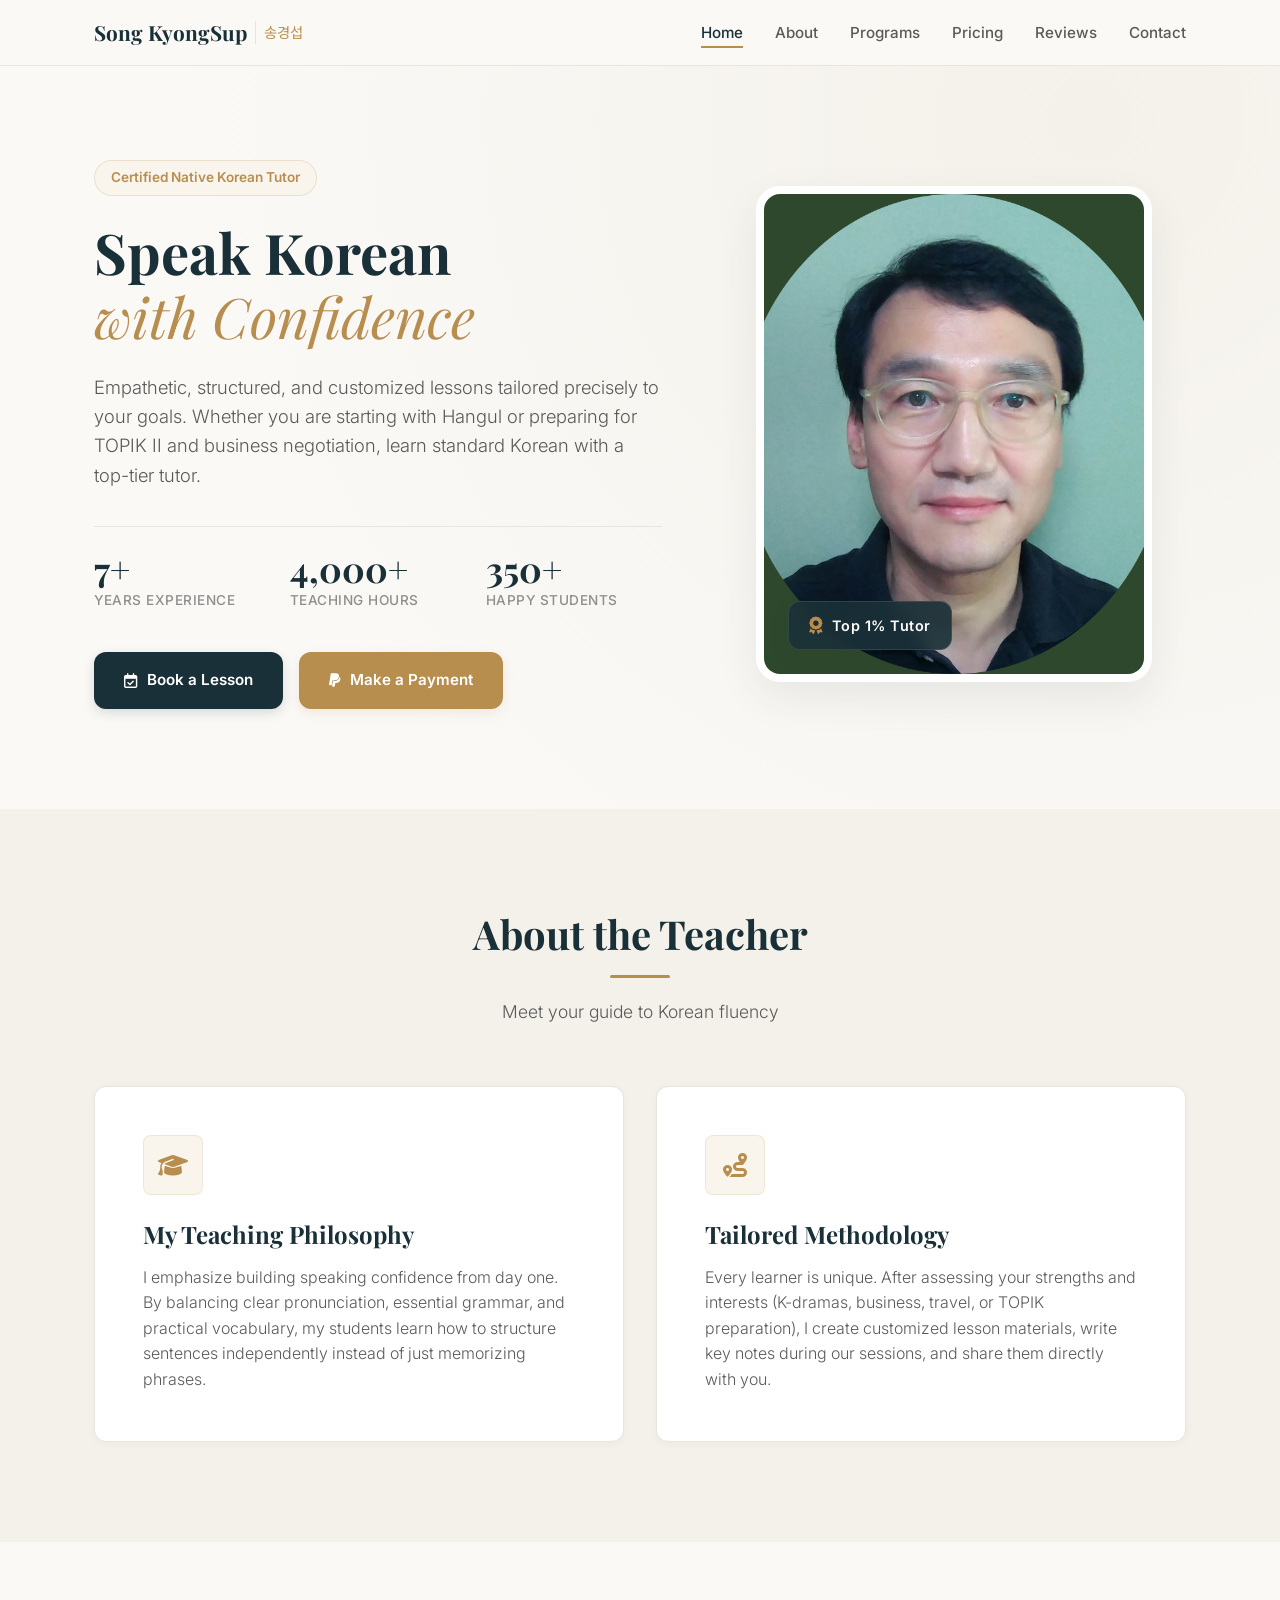
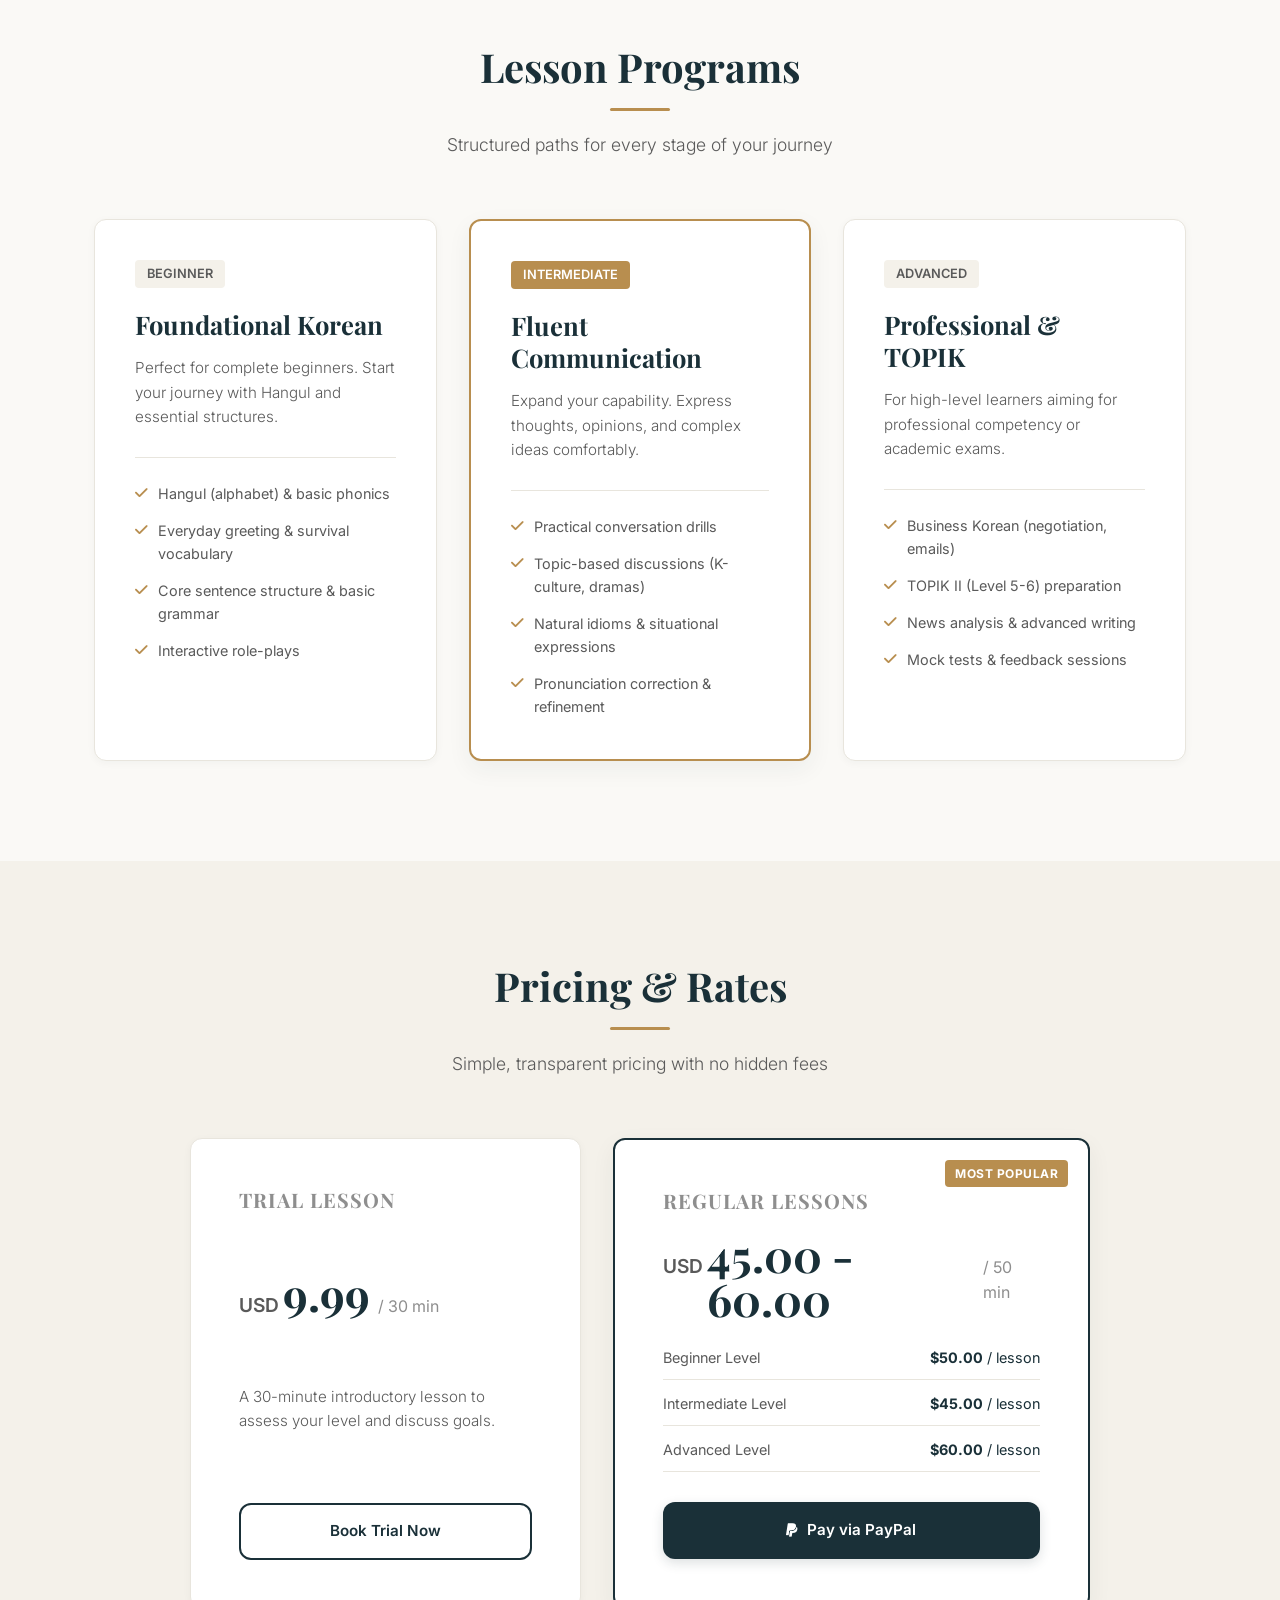
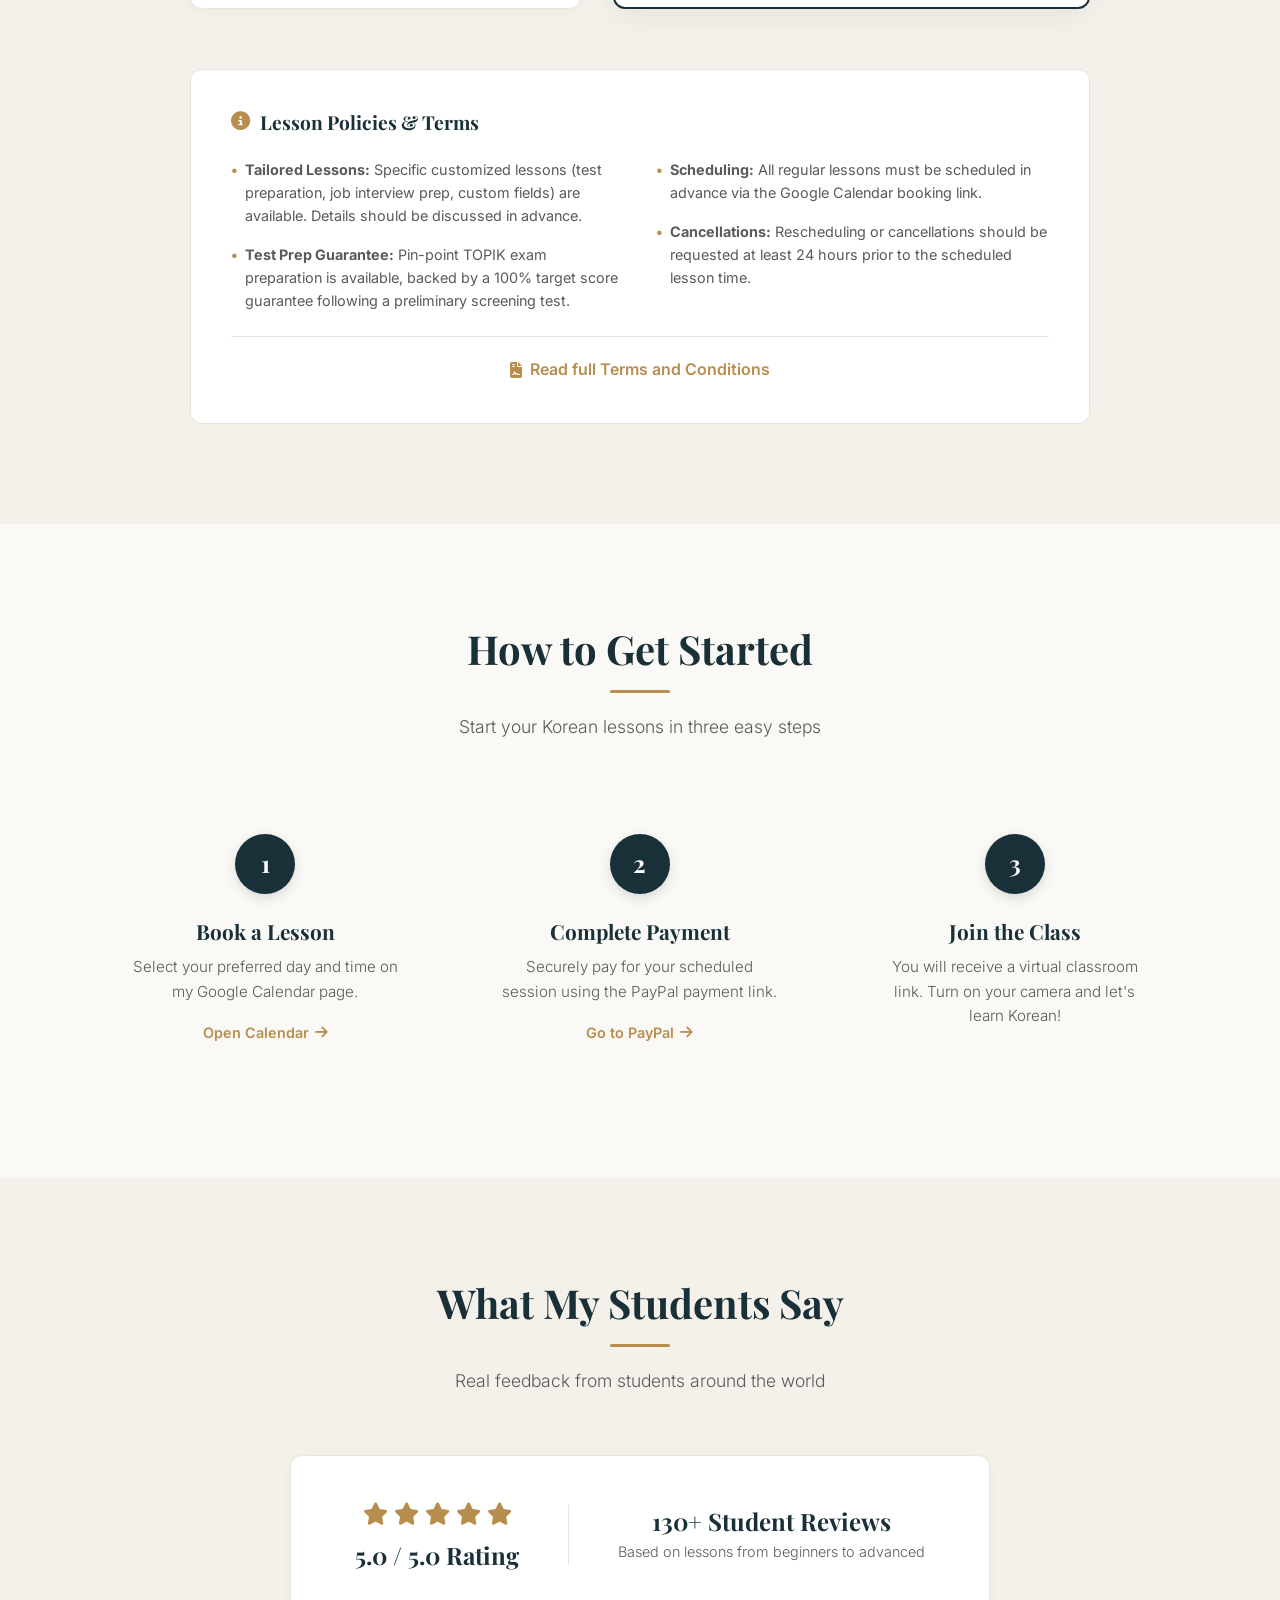
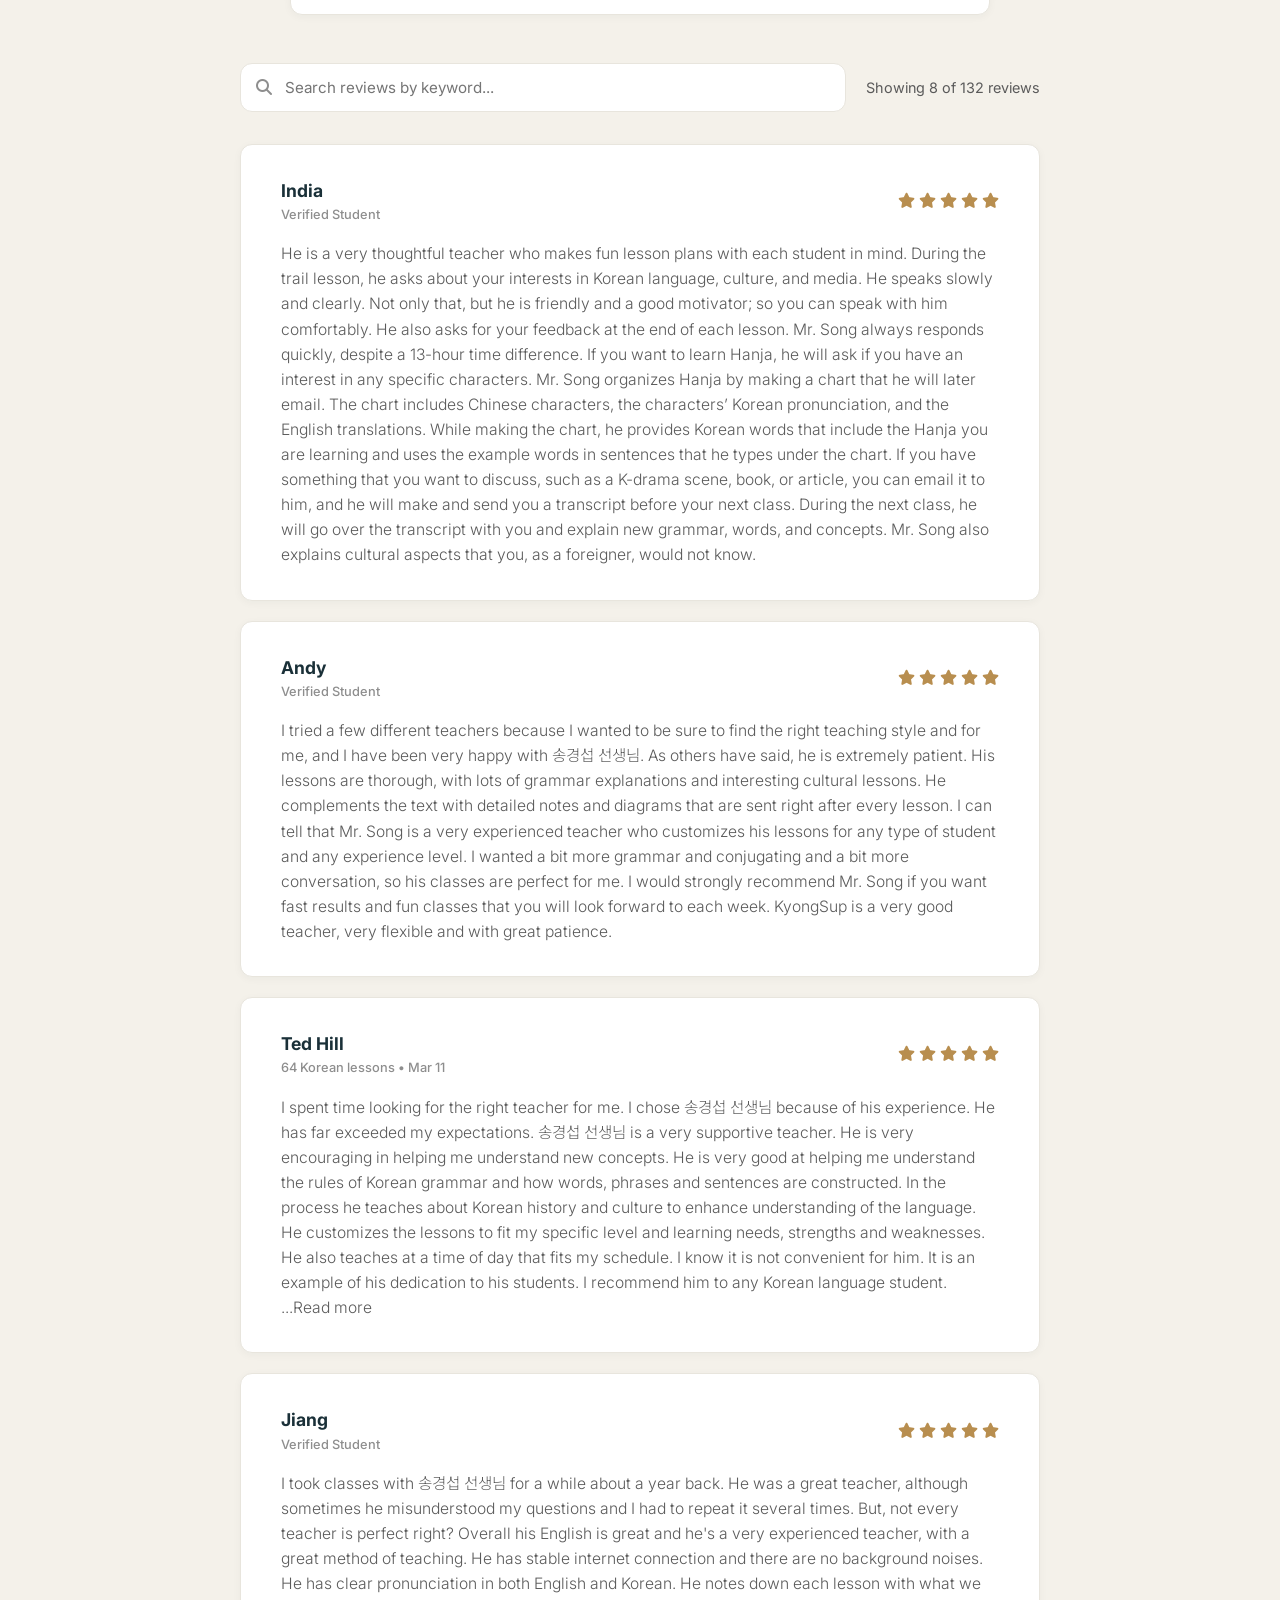
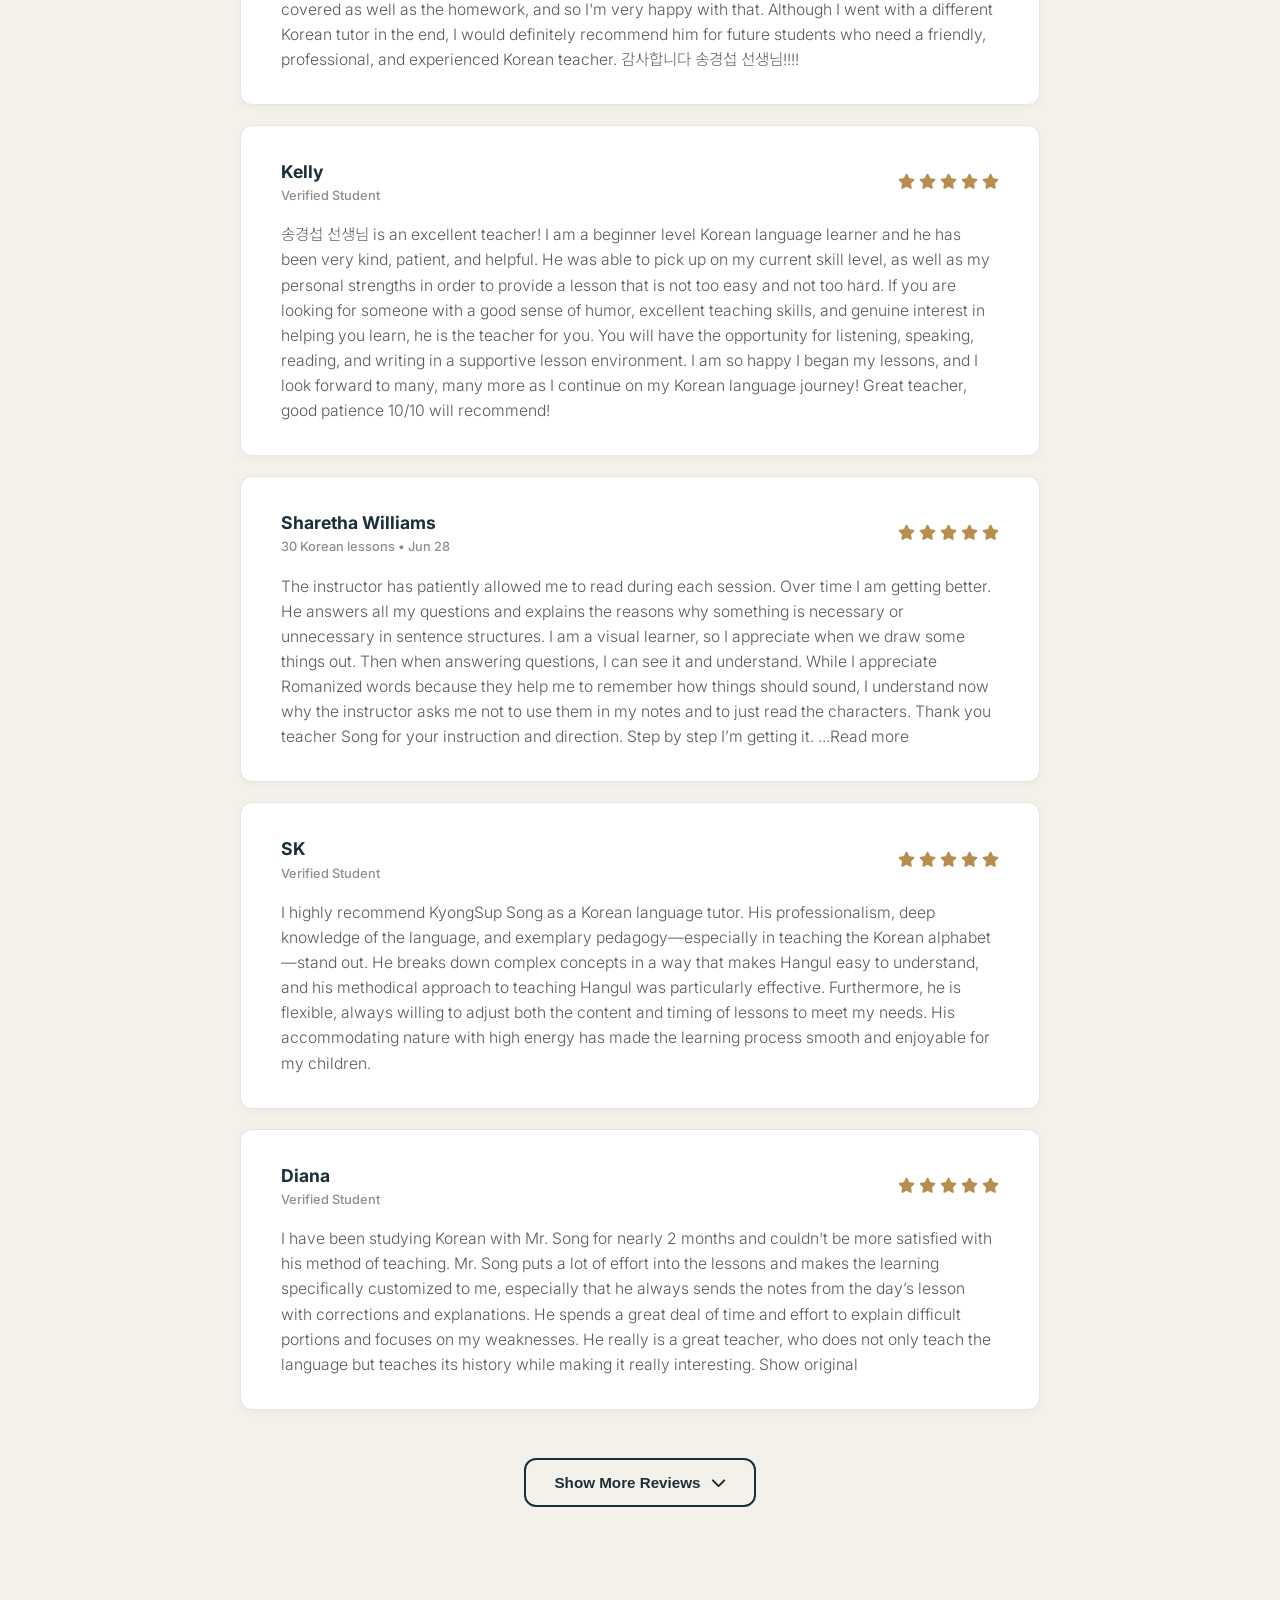
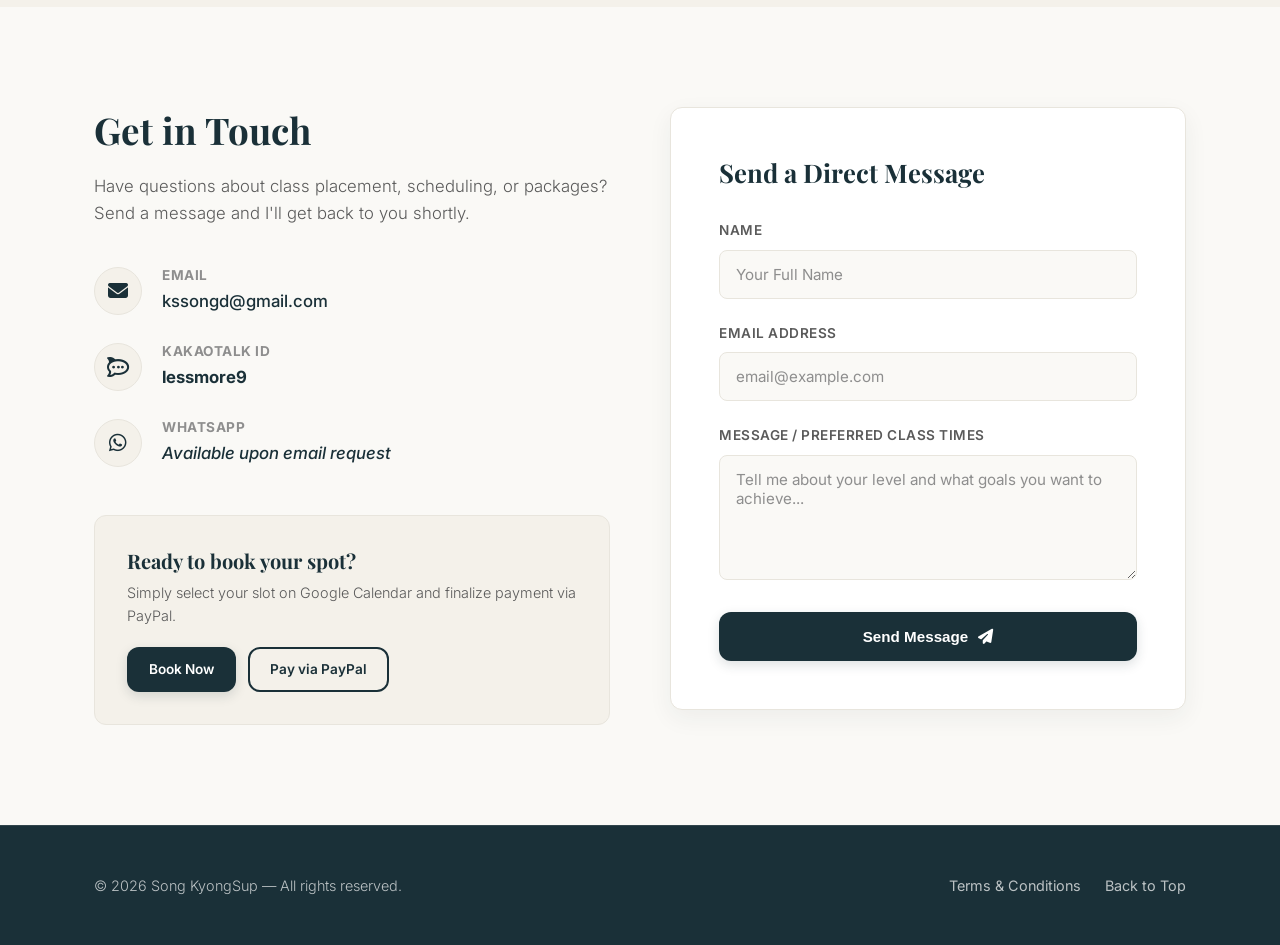
==== index.html @ 3b51430e "Update title for Korean language teacher" ====
<!DOCTYPE html>
<html lang="en">
<head>
    <meta charset="utf-8"/>
    <meta content="width=device-width, initial-scale=1.0" name="viewport"/>
    <link rel="icon" href="/favicon.ico">
    <title>Song KyongSup — Professional Korean Teacher</title>
    <meta content="Certified Korean teacher with 7+ years of experience. Tailored lessons for conversation, grammar, TOPIK prep, and business Korean. 4,000+ teaching hours, 350+ students." name="description"/>
    
    <!-- Open Graph -->
    <meta content="Song KyongSup — Professional Korean Teacher" property="og:title"/>
    <meta content="Personalized Korean lessons for all levels. Book your custom lesson and start speaking confidently." property="og:description"/>
    <meta content="https://songkyongsup.com/" property="og:url"/>
    <meta content="website" property="og:type"/>

    <!-- Google Fonts -->
    <link rel="preconnect" href="https://fonts.googleapis.com">
    <link rel="preconnect" href="https://fonts.gstatic.com" crossorigin>
    <link href="https://fonts.googleapis.com/css2?family=Inter:wght@300;400;500;600;700&family=Playfair+Display:ital,wght@0,400;0,600;0,700;1,400&family=Noto+Sans+KR:wght@300;400;500;700&family=Noto+Serif+KR:wght@400;600;700&display=swap" rel="stylesheet">
    
    <!-- FontAwesome for Icons -->
    <link rel="stylesheet" href="https://cdnjs.cloudflare.com/ajax/libs/font-awesome/6.4.0/css/all.min.css">
    
    <!-- Custom CSS -->
    <link rel="stylesheet" href="style.css"/>
    
    <!-- Google tag (gtag.js) -->
<script async src="https://www.googletagmanager.com/gtag/js?id=G-DDXZLTEJ9G"></script>
<script>
  window.dataLayer = window.dataLayer || [];
  function gtag(){dataLayer.push(arguments);}
  gtag('js', new Date());

  gtag('config', 'G-DDXZLTEJ9G');
</script>
   
</head>
<body>
    <!-- Navigation Bar -->
    <nav class="navbar" id="navbar">
        <div class="nav-container">
            <a href="#home" class="logo">Song KyongSup <span class="korean-logo">송경섭</span></a>
            <button class="mobile-nav-toggle" aria-label="Toggle menu" id="mobile-toggle">
                <i class="fa-solid fa-bars"></i>
            </button>
            <ul class="nav-menu" id="nav-menu">
                <li><a href="#home">Home</a></li>
                <li><a href="#about">About</a></li>
                <li><a href="#lessons">Programs</a></li>
                <li><a href="#pricing">Pricing</a></li>
                <li><a href="#reviews">Reviews</a></li>
                <li><a href="#contact">Contact</a></li>
            </ul>
        </div>
    </nav>

    <!-- Hero Section -->
    <header class="hero-section" id="home">
        <div class="hero-container">
            <div class="hero-content">
                <span class="hero-badge">Certified Native Korean Tutor</span>
                <h1>Speak Korean <br><span class="highlight">with Confidence</span></h1>
                <p class="hero-description">
                    Empathetic, structured, and customized lessons tailored precisely to your goals. 
                    Whether you are starting with Hangul or preparing for TOPIK II and business negotiation, 
                    learn standard Korean with a top-tier tutor.
                </p>
                <div class="stats-grid">
                    <div class="stat-item">
                        <span class="stat-number">7+</span>
                        <span class="stat-label">Years Experience</span>
                    </div>
                    <div class="stat-item">
                        <span class="stat-number">4,000+</span>
                        <span class="stat-label">Teaching Hours</span>
                    </div>
                    <div class="stat-item">
                        <span class="stat-number">350+</span>
                        <span class="stat-label">Happy Students</span>
                    </div>
                </div>
                <div class="hero-cta">
                    <a href="https://calendar.app.google/1kmciMjAxZ5muo498" target="_blank" class="btn btn-primary" rel="noopener">
                        <i class="fa-regular fa-calendar-check"></i> Book a Lesson
                    </a>
                    <a href="https://www.paypal.com/ncp/payment/NER8X7Y2AP8KU" target="_blank" class="btn btn-secondary" rel="noopener">
                        <i class="fa-brands fa-paypal"></i> Make a Payment
                    </a>
                </div>
            </div>
            <div class="hero-image-wrapper">
                <div class="image-card">
                    <img src="profile.jpg" alt="Song KyongSup — Korean Teacher" onerror="this.src='https://images.unsplash.com/photo-1544005313-94ddf0286df2?q=80&w=600&auto=format&fit=crop';">
                    <div class="image-badge">
                        <i class="fa-solid fa-award"></i>
                        <span>Top 1% Tutor</span>
                    </div>
                </div>
            </div>
        </div>
    </header>

    <!-- About Me Section -->
    <section class="section about-section" id="about">
        <div class="container">
            <div class="section-header">
                <h2>About the Teacher</h2>
                <div class="accent-line"></div>
                <p class="section-subtitle">Meet your guide to Korean fluency</p>
            </div>
            <div class="about-grid">
                <div class="about-card">
                    <div class="card-icon"><i class="fa-solid fa-graduation-cap"></i></div>
                    <h3>My Teaching Philosophy</h3>
                    <p>I emphasize building speaking confidence from day one. By balancing clear pronunciation, essential grammar, and practical vocabulary, my students learn how to structure sentences independently instead of just memorizing phrases.</p>
                </div>
                <div class="about-card">
                    <div class="card-icon"><i class="fa-solid fa-route"></i></div>
                    <h3>Tailored Methodology</h3>
                    <p>Every learner is unique. After assessing your strengths and interests (K-dramas, business, travel, or TOPIK preparation), I create customized lesson materials, write key notes during our sessions, and share them directly with you.</p>
                </div>
            </div>
        </div>
    </section>

    <!-- Lesson Programs Section -->
    <section class="section lessons-section" id="lessons">
        <div class="container">
            <div class="section-header">
                <h2>Lesson Programs</h2>
                <div class="accent-line"></div>
                <p class="section-subtitle">Structured paths for every stage of your journey</p>
            </div>
            <div class="programs-grid">
                <div class="program-card">
                    <div class="program-badge">Beginner</div>
                    <h3>Foundational Korean</h3>
                    <p class="program-desc">Perfect for complete beginners. Start your journey with Hangul and essential structures.</p>
                    <ul class="program-features">
                        <li><i class="fa-solid fa-check"></i> Hangul (alphabet) & basic phonics</li>
                        <li><i class="fa-solid fa-check"></i> Everyday greeting & survival vocabulary</li>
                        <li><i class="fa-solid fa-check"></i> Core sentence structure & basic grammar</li>
                        <li><i class="fa-solid fa-check"></i> Interactive role-plays</li>
                    </ul>
                </div>
                <div class="program-card featured">
                    <div class="program-badge">Intermediate</div>
                    <h3>Fluent Communication</h3>
                    <p class="program-desc">Expand your capability. Express thoughts, opinions, and complex ideas comfortably.</p>
                    <ul class="program-features">
                        <li><i class="fa-solid fa-check"></i> Practical conversation drills</li>
                        <li><i class="fa-solid fa-check"></i> Topic-based discussions (K-culture, dramas)</li>
                        <li><i class="fa-solid fa-check"></i> Natural idioms & situational expressions</li>
                        <li><i class="fa-solid fa-check"></i> Pronunciation correction & refinement</li>
                    </ul>
                </div>
                <div class="program-card">
                    <div class="program-badge">Advanced</div>
                    <h3>Professional & TOPIK</h3>
                    <p class="program-desc">For high-level learners aiming for professional competency or academic exams.</p>
                    <ul class="program-features">
                        <li><i class="fa-solid fa-check"></i> Business Korean (negotiation, emails)</li>
                        <li><i class="fa-solid fa-check"></i> TOPIK II (Level 5-6) preparation</li>
                        <li><i class="fa-solid fa-check"></i> News analysis & advanced writing</li>
                        <li><i class="fa-solid fa-check"></i> Mock tests & feedback sessions</li>
                    </ul>
                </div>
            </div>
        </div>
    </section>

    <!-- Pricing Section -->
    <section class="section pricing-section" id="pricing">
        <div class="container">
            <div class="section-header">
                <h2>Pricing & Rates</h2>
                <div class="accent-line"></div>
                <p class="section-subtitle">Simple, transparent pricing with no hidden fees</p>
            </div>
            
            <div class="pricing-cards-container">
                <!-- Trial Card -->
                <div class="pricing-card trial-card">
                    <h4>Trial Lesson</h4>
                    <div class="price-wrapper">
                        <span class="currency">USD</span>
                        <span class="amount">9.99</span>
                        <span class="period">/ 30 min</span>
                    </div>
                    <p class="pricing-desc">A 30-minute introductory lesson to assess your level and discuss goals.</p>
                    <a href="https://calendar.app.google/1kmciMjAxZ5muo498" target="_blank" class="btn btn-outline" rel="noopener">Book Trial Now</a>
                </div>

                <!-- Regular Card -->
                <div class="pricing-card main-pricing-card">
                    <div class="popular-tag">Most Popular</div>
                    <h4>Regular Lessons</h4>
                    <div class="price-wrapper">
                        <span class="currency">USD</span>
                        <span class="amount">45.00 - 60.00</span>
                        <span class="period">/ 50 min</span>
                    </div>
                    <div class="pricing-table-mini">
                        <div class="pricing-row">
                            <span>Beginner Level</span>
                            <span class="row-price"><strong>$50.00</strong> / lesson</span>
                        </div>
                        <div class="pricing-row">
                            <span>Intermediate Level</span>
                            <span class="row-price"><strong>$45.00</strong> / lesson</span>
                        </div>
                        <div class="pricing-row">
                            <span>Advanced Level</span>
                            <span class="row-price"><strong>$60.00</strong> / lesson</span>
                        </div>
                    </div>
                    <a href="https://www.paypal.com/ncp/payment/NER8X7Y2AP8KU" target="_blank" class="btn btn-primary" rel="noopener">
                        <i class="fa-brands fa-paypal"></i> Pay via PayPal
                    </a>
                </div>
            </div>

            <!-- Pricing Notes -->
            <div class="pricing-notes">
                <h3><i class="fa-solid fa-circle-info"></i> Lesson Policies & Terms</h3>
                <div class="notes-grid">
                    <ul>
                        <li><strong>Tailored Lessons:</strong> Specific customized lessons (test preparation, job interview prep, custom fields) are available. Details should be discussed in advance.</li>
                        <li><strong>Test Prep Guarantee:</strong> Pin-point TOPIK exam preparation is available, backed by a 100% target score guarantee following a preliminary screening test.</li>
                    </ul>
                    <ul>
                        <li><strong>Scheduling:</strong> All regular lessons must be scheduled in advance via the Google Calendar booking link.</li>
                        <li><strong>Cancellations:</strong> Rescheduling or cancellations should be requested at least 24 hours prior to the scheduled lesson time.</li>
                    </ul>
                </div>
                <div class="terms-link-wrapper">
                    <a href="terms%20and%20conditions.html" target="_blank" class="text-link"><i class="fa-solid fa-file-contract"></i> Read full Terms and Conditions</a>
                </div>
            </div>
        </div>
    </section>

    <!-- How It Works (Process) Section -->
    <section class="section process-section">
        <div class="container">
            <div class="section-header">
                <h2>How to Get Started</h2>
                <div class="accent-line"></div>
                <p class="section-subtitle">Start your Korean lessons in three easy steps</p>
            </div>
            <div class="process-grid">
                <div class="process-step">
                    <div class="step-number">1</div>
                    <h3>Book a Lesson</h3>
                    <p>Select your preferred day and time on my Google Calendar page.</p>
                    <a href="https://calendar.app.google/1kmciMjAxZ5muo498" target="_blank" class="step-link" rel="noopener">Open Calendar <i class="fa-solid fa-arrow-right"></i></a>
                </div>
                <div class="process-step">
                    <div class="step-number">2</div>
                    <h3>Complete Payment</h3>
                    <p>Securely pay for your scheduled session using the PayPal payment link.</p>
                    <a href="https://www.paypal.com/ncp/payment/NER8X7Y2AP8KU" target="_blank" class="step-link" rel="noopener">Go to PayPal <i class="fa-solid fa-arrow-right"></i></a>
                </div>
                <div class="process-step">
                    <div class="step-number">3</div>
                    <h3>Join the Class</h3>
                    <p>You will receive a virtual classroom link. Turn on your camera and let's learn Korean!</p>
                </div>
            </div>
        </div>
    </section>

    <!-- Student Reviews Section -->
    <section class="section reviews-section" id="reviews">
        <div class="container">
            <div class="section-header">
                <h2>What My Students Say</h2>
                <div class="accent-line"></div>
                <p class="section-subtitle">Real feedback from students around the world</p>
            </div>

            <!-- Reviews Summary Stats -->
            <div class="reviews-summary-card">
                <div class="summary-stat">
                    <span class="stars-display">
                        <i class="fa-solid fa-star"></i>
                        <i class="fa-solid fa-star"></i>
                        <i class="fa-solid fa-star"></i>
                        <i class="fa-solid fa-star"></i>
                        <i class="fa-solid fa-star"></i>
                    </span>
                    <h3>5.0 / 5.0 Rating</h3>
                </div>
                <div class="divider"></div>
                <div class="summary-stat">
                    <h3>130+ Student Reviews</h3>
                    <p>Based on lessons from beginners to advanced</p>
                </div>
            </div>

            <!-- Reviews Filter / Search -->
            <div class="reviews-filter-bar">
                <div class="search-wrapper">
                    <i class="fa-solid fa-magnifying-glass"></i>
                    <input type="text" id="review-search" placeholder="Search reviews by keyword...">
                </div>
                <div class="filter-count">
                    Showing <span id="displayed-count">0</span> of <span id="total-count">0</span> reviews
                </div>
            </div>

            <!-- Dynamic Reviews List -->
            <div class="reviews-container" id="reviews-list">
                <!-- Javascript will inject sorted reviews here -->
                <div class="loading-reviews">
                    <i class="fa-solid fa-circle-notch fa-spin"></i> Loading student reviews...
                </div>
            </div>

            <!-- Load More Button -->
            <div class="load-more-wrapper">
                <button id="btn-load-more" class="btn btn-outline">Show More Reviews <i class="fa-solid fa-chevron-down"></i></button>
            </div>
        </div>
    </section>

    <!-- Contact & Direct Booking Section -->
    <section class="section contact-section" id="contact">
        <div class="container">
            <div class="contact-grid">
                <!-- Contact Info -->
                <div class="contact-info">
                    <h2>Get in Touch</h2>
                    <p class="contact-intro">Have questions about class placement, scheduling, or packages? Send a message and I'll get back to you shortly.</p>
                    
                    <div class="contact-details">
                        <div class="contact-item">
                            <div class="contact-icon"><i class="fa-solid fa-envelope"></i></div>
                            <div>
                                <h4>Email</h4>
                                <p><a href="mailto:kssongd@gmail.com">kssongd@gmail.com</a></p>
                            </div>
                        </div>
                        <div class="contact-item">
                            <div class="contact-icon"><i class="fa-brands fa-rocketchat"></i></div>
                            <div>
                                <h4>KakaoTalk ID</h4>
                                <p><strong>lessmore9</strong></p>
                            </div>
                        </div>
                        <div class="contact-item">
                            <div class="contact-icon"><i class="fa-brands fa-whatsapp"></i></div>
                            <div>
                                <h4>WhatsApp</h4>
                                <p><em>Available upon email request</em></p>
                            </div>
                        </div>
                    </div>

                    <div class="booking-reminder">
                        <h3>Ready to book your spot?</h3>
                        <p>Simply select your slot on Google Calendar and finalize payment via PayPal.</p>
                        <div class="reminder-buttons">
                            <a href="https://calendar.app.google/1kmciMjAxZ5muo498" target="_blank" class="btn btn-primary" rel="noopener">Book Now</a>
                            <a href="https://www.paypal.com/ncp/payment/NER8X7Y2AP8KU" target="_blank" class="btn btn-outline" rel="noopener">Pay via PayPal</a>
                        </div>
                    </div>
                </div>

                <!-- Contact Form -->
                <div class="contact-form-container">
                    <h3>Send a Direct Message</h3>
                    <!-- Formspree or simple submission handler can be connected -->
                    <form id="contactForm" name="contact" method="POST" data-netlify="true" action="/">
                        <div class="form-group">
                            <label for="form-name">Name</label>
                            <input type="text" id="form-name" name="name" placeholder="Your Full Name" required>
                        </div>
                        <div class="form-group">
                            <label for="form-email">Email Address</label>
                            <input type="email" id="form-email" name="email" placeholder="email@example.com" required>
                        </div>
                        <div class="form-group">
                            <label for="form-message">Message / Preferred Class Times</label>
                            <textarea id="form-message" name="message" rows="5" placeholder="Tell me about your level and what goals you want to achieve..." required></textarea>
                        </div>
                        <button type="submit" class="btn btn-primary btn-block">Send Message <i class="fa-solid fa-paper-plane"></i></button>
                    </form>
                </div>
            </div>
        </div>
    </section>

    <!-- Footer -->
    <footer class="footer">
        <div class="container footer-container">
            <p class="copyright">&copy; 2026 Song KyongSup — All rights reserved.</p>
            <ul class="footer-links">
                <li><a href="terms%20and%20conditions.html" target="_blank">Terms & Conditions</a></li>
                <li><a href="#home">Back to Top</a></li>
            </ul>
        </div>
    </footer>

    <!-- Custom Script -->
    <script src="script.js"></script>
</body>
</html>
---- style.css ----
/* ==========================================
   Design System & Base Custom Variables
   ========================================== */
:root {
    /* Color Palette - Warm Sophisticated Theme */
    --bg-primary: #FAF9F6;      /* Off-white Warm Alabaster */
    --bg-secondary: #F4F1EA;    /* Soft Warm Sand */
    --bg-card: #FFFFFF;         /* Pure White for Card Elevation */
    --text-primary: #2C2C2C;    /* Deep Soft Charcoal */
    --text-secondary: #5A5A5A;  /* Muted Granite Grey */
    --text-light: #8E8E8E;      /* Light Slate Grey */
    --primary: #1A3038;         /* Deep Spruce Navy - Professional & Trusted */
    --primary-light: #2A4854;   /* Lighter Spruce Navy */
    --accent: #B88E4F;          /* Muted Gold/Amber - Elegant Accent */
    --accent-light: #D4AF7A;    /* Soft Muted Gold */
    --accent-bg: #F9F5EC;       /* Very Light Gold Tint */
    --border-color: #E8E5DD;    /* Warm Muted Border */
    --success: #4D7C0F;         /* Olive Green for highlights */
    
    /* Typography */
    --font-heading: 'Playfair Display', 'Noto Serif KR', serif;
    --font-body: 'Inter', 'Noto Sans KR', sans-serif;
    
    /* Layout & Shadows */
    --max-width: 1140px;
    --border-radius: 12px;
    --border-radius-sm: 8px;
    --shadow-sm: 0 2px 8px rgba(26, 48, 56, 0.04);
    --shadow-md: 0 8px 24px rgba(26, 48, 56, 0.06);
    --shadow-lg: 0 16px 40px rgba(26, 48, 56, 0.08);
    --transition: all 0.3s cubic-bezier(0.25, 0.8, 0.25, 1);
}

/* ==========================================
   Reset & Base Styles
   ========================================== */
* {
    box-sizing: border-box;
    margin: 0;
    padding: 0;
}

html {
    scroll-behavior: smooth;
    font-size: 16px;
    -webkit-font-smoothing: antialiased;
}

body {
    font-family: var(--font-body);
    background-color: var(--bg-primary);
    color: var(--text-primary);
    line-height: 1.6;
}

h1, h2, h3, h4 {
    font-family: var(--font-heading);
    font-weight: 700;
    color: var(--primary);
    line-height: 1.25;
}

p {
    margin-bottom: 1.2rem;
    color: var(--text-secondary);
    font-weight: 300;
}

ul {
    list-style: none;
}

a {
    text-decoration: none;
    color: inherit;
    transition: var(--transition);
}

img {
    max-width: 100%;
    height: auto;
    display: block;
}

/* ==========================================
   Reusable UI Components
   ========================================== */
.container {
    max-width: var(--max-width);
    margin: 0 auto;
    padding: 0 24px;
}

.section {
    padding: 100px 0;
}

.section-header {
    text-align: center;
    max-width: 600px;
    margin: 0 auto 60px auto;
}

.section-header h2 {
    font-size: 2.5rem;
    margin-bottom: 16px;
    position: relative;
    display: inline-block;
}

.accent-line {
    width: 60px;
    height: 3px;
    background-color: var(--accent);
    margin: 0 auto 20px auto;
    border-radius: 2px;
}

.section-subtitle {
    font-size: 1.1rem;
    color: var(--text-secondary);
}

/* Buttons */
.btn {
    display: inline-flex;
    align-items: center;
    justify-content: center;
    gap: 10px;
    padding: 14px 28px;
    border-radius: var(--border-radius);
    font-weight: 600;
    font-size: 0.95rem;
    cursor: pointer;
    transition: var(--transition);
    border: 2px solid transparent;
}

.btn-primary {
    background-color: var(--primary);
    color: #FFFFFF;
    box-shadow: 0 4px 12px rgba(26, 48, 56, 0.15);
}

.btn-primary:hover {
    background-color: var(--primary-light);
    transform: translateY(-2px);
    box-shadow: 0 6px 20px rgba(26, 48, 56, 0.2);
}

.btn-secondary {
    background-color: var(--accent);
    color: #FFFFFF;
    box-shadow: 0 4px 12px rgba(184, 142, 79, 0.15);
}

.btn-secondary:hover {
    background-color: var(--accent-light);
    transform: translateY(-2px);
    box-shadow: 0 6px 20px rgba(184, 142, 79, 0.2);
}

.btn-outline {
    background-color: transparent;
    border-color: var(--primary);
    color: var(--primary);
}

.btn-outline:hover {
    background-color: var(--primary);
    color: #FFFFFF;
    transform: translateY(-2px);
}

.btn-block {
    display: flex;
    width: 100%;
}

.text-link {
    display: inline-flex;
    align-items: center;
    gap: 8px;
    color: var(--accent);
    font-weight: 600;
}

.text-link:hover {
    color: var(--primary);
}

/* ==========================================
   Navigation Bar
   ========================================== */
.navbar {
    position: fixed;
    top: 0;
    left: 0;
    width: 100%;
    z-index: 1000;
    background-color: rgba(250, 249, 246, 0.95);
    backdrop-filter: blur(10px);
    border-bottom: 1px solid var(--border-color);
    transition: var(--transition);
}

.navbar.scrolled {
    padding: 12px 0;
    box-shadow: var(--shadow-sm);
}

.nav-container {
    max-width: var(--max-width);
    margin: 0 auto;
    padding: 16px 24px;
    display: flex;
    justify-content: space-between;
    align-items: center;
}

.logo {
    font-family: var(--font-heading);
    font-size: 1.3rem;
    font-weight: 700;
    color: var(--primary);
    display: flex;
    align-items: center;
    gap: 8px;
}

.korean-logo {
    font-size: 0.9rem;
    font-family: var(--font-body);
    font-weight: 400;
    color: var(--accent);
    border-left: 1px solid var(--border-color);
    padding-left: 8px;
}

.nav-menu {
    display: flex;
    gap: 32px;
}

.nav-menu a {
    font-size: 0.95rem;
    font-weight: 500;
    color: var(--text-secondary);
    position: relative;
    padding: 6px 0;
}

.nav-menu a:hover,
.nav-menu a.active {
    color: var(--primary);
}

.nav-menu a::after {
    content: '';
    position: absolute;
    bottom: 0;
    left: 0;
    width: 0;
    height: 2px;
    background-color: var(--accent);
    transition: var(--transition);
}

.nav-menu a:hover::after,
.nav-menu a.active::after {
    width: 100%;
}

.mobile-nav-toggle {
    display: none;
    background: none;
    border: none;
    color: var(--primary);
    font-size: 1.5rem;
    cursor: pointer;
}

/* ==========================================
   Hero Section
   ========================================== */
.hero-section {
    padding: 160px 0 100px 0;
    background: radial-gradient(circle at 85% 15%, var(--bg-secondary) 0%, var(--bg-primary) 70%);
    overflow: hidden;
}

.hero-container {
    max-width: var(--max-width);
    margin: 0 auto;
    padding: 0 24px;
    display: grid;
    grid-template-columns: 1.1fr 0.9fr;
    gap: 60px;
    align-items: center;
}

.hero-content {
    max-width: 600px;
}

.hero-badge {
    display: inline-block;
    background-color: var(--accent-bg);
    color: var(--accent);
    padding: 6px 16px;
    border-radius: 30px;
    font-size: 0.85rem;
    font-weight: 600;
    margin-bottom: 24px;
    border: 1px solid rgba(184, 142, 79, 0.2);
}

.hero-section h1 {
    font-size: 3.5rem;
    margin-bottom: 24px;
    line-height: 1.15;
}

.hero-section .highlight {
    color: var(--accent);
    font-style: italic;
    font-family: var(--font-heading);
    font-weight: 400;
}

.hero-description {
    font-size: 1.15rem;
    margin-bottom: 36px;
    color: var(--text-secondary);
}

.stats-grid {
    display: grid;
    grid-template-columns: repeat(3, 1fr);
    gap: 20px;
    margin-bottom: 40px;
    border-top: 1px solid var(--border-color);
    padding-top: 24px;
}

.stat-item {
    display: flex;
    flex-direction: column;
}

.stat-number {
    font-family: var(--font-heading);
    font-size: 2.2rem;
    font-weight: 700;
    color: var(--primary);
    line-height: 1;
    margin-bottom: 4px;
}

.stat-label {
    font-size: 0.85rem;
    color: var(--text-light);
    font-weight: 500;
    text-transform: uppercase;
    letter-spacing: 0.5px;
}

.hero-cta {
    display: flex;
    gap: 16px;
}

.hero-image-wrapper {
    position: relative;
    display: flex;
    justify-content: center;
}

.image-card {
    position: relative;
    border-radius: 24px;
    overflow: hidden;
    box-shadow: var(--shadow-lg);
    background-color: var(--bg-secondary);
    border: 8px solid #FFFFFF;
    transition: var(--transition);
}

.image-card img {
    width: 380px;
    height: 480px;
    object-fit: cover;
    transition: var(--transition);
}

.image-card:hover {
    transform: translateY(-5px);
}

.image-card:hover img {
    transform: scale(1.03);
}

.image-badge {
    position: absolute;
    bottom: 24px;
    left: 24px;
    background-color: rgba(26, 48, 56, 0.9);
    backdrop-filter: blur(8px);
    color: #FFFFFF;
    padding: 12px 20px;
    border-radius: 12px;
    display: flex;
    align-items: center;
    gap: 10px;
    box-shadow: var(--shadow-md);
    border: 1px solid rgba(255, 255, 255, 0.1);
}

.image-badge i {
    color: var(--accent);
    font-size: 1.1rem;
}

.image-badge span {
    font-size: 0.9rem;
    font-weight: 600;
    letter-spacing: 0.5px;
}

/* ==========================================
   About Section
   ========================================== */
.about-section {
    background-color: var(--bg-secondary);
}

.about-grid {
    display: grid;
    grid-template-columns: repeat(2, 1fr);
    gap: 32px;
}

.about-card {
    background-color: var(--bg-card);
    padding: 48px;
    border-radius: var(--border-radius);
    box-shadow: var(--shadow-sm);
    transition: var(--transition);
    border: 1px solid var(--border-color);
}

.about-card:hover {
    transform: translateY(-5px);
    box-shadow: var(--shadow-md);
}

.card-icon {
    width: 60px;
    height: 60px;
    background-color: var(--accent-bg);
    border-radius: var(--border-radius-sm);
    display: flex;
    align-items: center;
    justify-content: center;
    color: var(--accent);
    font-size: 1.5rem;
    margin-bottom: 24px;
    border: 1px solid rgba(184, 142, 79, 0.15);
}

.about-card h3 {
    font-size: 1.5rem;
    margin-bottom: 16px;
}

.about-card p {
    margin-bottom: 0;
}

/* ==========================================
   Lessons / Program Section
   ========================================== */
.programs-grid {
    display: grid;
    grid-template-columns: repeat(3, 1fr);
    gap: 32px;
}

.program-card {
    background-color: var(--bg-card);
    border-radius: var(--border-radius);
    padding: 40px;
    border: 1px solid var(--border-color);
    box-shadow: var(--shadow-sm);
    transition: var(--transition);
    position: relative;
}

.program-card:hover {
    transform: translateY(-5px);
    box-shadow: var(--shadow-md);
}

.program-card.featured {
    border: 2px solid var(--accent);
    box-shadow: var(--shadow-md);
}

.program-badge {
    display: inline-block;
    padding: 4px 12px;
    background-color: var(--bg-secondary);
    color: var(--text-secondary);
    font-size: 0.8rem;
    font-weight: 600;
    border-radius: 4px;
    margin-bottom: 20px;
    text-transform: uppercase;
}

.program-card.featured .program-badge {
    background-color: var(--accent);
    color: #FFFFFF;
}

.program-card h3 {
    font-size: 1.6rem;
    margin-bottom: 16px;
}

.program-desc {
    font-size: 0.95rem;
    margin-bottom: 28px;
}

.program-features {
    border-top: 1px solid var(--border-color);
    padding-top: 24px;
    display: flex;
    flex-direction: column;
    gap: 14px;
}

.program-features li {
    display: flex;
    align-items: flex-start;
    gap: 10px;
    font-size: 0.9rem;
    color: var(--text-secondary);
}

.program-features i {
    color: var(--accent);
    margin-top: 4px;
}

/* ==========================================
   Pricing Section
   ========================================== */
.pricing-section {
    background-color: var(--bg-secondary);
}

.pricing-cards-container {
    display: grid;
    grid-template-columns: 0.9fr 1.1fr;
    gap: 32px;
    max-width: 900px;
    margin: 0 auto 60px auto;
    align-items: stretch;
}

.pricing-card {
    background-color: var(--bg-card);
    border-radius: var(--border-radius);
    padding: 48px;
    border: 1px solid var(--border-color);
    box-shadow: var(--shadow-sm);
    display: flex;
    flex-direction: column;
    justify-content: space-between;
    transition: var(--transition);
    position: relative;
}

.pricing-card:hover {
    box-shadow: var(--shadow-md);
}

.main-pricing-card {
    border: 2px solid var(--primary);
    box-shadow: var(--shadow-md);
}

.popular-tag {
    position: absolute;
    top: 20px;
    right: 20px;
    background-color: var(--accent);
    color: #FFFFFF;
    font-size: 0.75rem;
    font-weight: 700;
    text-transform: uppercase;
    padding: 4px 10px;
    border-radius: 4px;
    letter-spacing: 0.5px;
}

.pricing-card h4 {
    font-size: 1.25rem;
    color: var(--text-light);
    text-transform: uppercase;
    letter-spacing: 1px;
    margin-bottom: 20px;
}

.price-wrapper {
    display: flex;
    align-items: baseline;
    margin-bottom: 24px;
}

.currency {
    font-size: 1.2rem;
    font-weight: 600;
    color: var(--text-secondary);
    margin-right: 4px;
}

.amount {
    font-family: var(--font-heading);
    font-size: 2.8rem;
    font-weight: 700;
    color: var(--primary);
    line-height: 1;
}

.period {
    font-size: 1rem;
    color: var(--text-light);
    margin-left: 8px;
}

.pricing-desc {
    font-size: 0.95rem;
    margin-bottom: 30px;
}

.pricing-table-mini {
    margin-bottom: 30px;
    display: flex;
    flex-direction: column;
    gap: 12px;
}

.pricing-row {
    display: flex;
    justify-content: space-between;
    padding-bottom: 10px;
    border-bottom: 1px solid var(--border-color);
    font-size: 0.9rem;
}

.pricing-row span:first-child {
    color: var(--text-secondary);
}

.pricing-row .row-price {
    color: var(--primary);
}

/* Pricing Policy Notes */
.pricing-notes {
    background-color: var(--bg-card);
    border-radius: var(--border-radius);
    padding: 40px;
    border: 1px solid var(--border-color);
    max-width: 900px;
    margin: 0 auto;
}

.pricing-notes h3 {
    font-size: 1.2rem;
    display: flex;
    align-items: center;
    gap: 10px;
    margin-bottom: 24px;
    color: var(--primary);
}

.pricing-notes h3 i {
    color: var(--accent);
}

.notes-grid {
    display: grid;
    grid-template-columns: repeat(2, 1fr);
    gap: 32px;
    margin-bottom: 24px;
}

.notes-grid ul {
    display: flex;
    flex-direction: column;
    gap: 16px;
}

.notes-grid li {
    font-size: 0.9rem;
    color: var(--text-secondary);
    position: relative;
    padding-left: 14px;
}

.notes-grid li::before {
    content: '•';
    color: var(--accent);
    position: absolute;
    left: 0;
    font-weight: bold;
}

.terms-link-wrapper {
    text-align: center;
    border-top: 1px solid var(--border-color);
    padding-top: 20px;
}

/* ==========================================
   How It Works (Process) Section
   ========================================== */
.process-grid {
    display: grid;
    grid-template-columns: repeat(3, 1fr);
    gap: 32px;
}

.process-step {
    text-align: center;
    padding: 32px;
    position: relative;
}

.step-number {
    width: 60px;
    height: 60px;
    border-radius: 50%;
    background-color: var(--primary);
    color: #FFFFFF;
    font-family: var(--font-heading);
    font-size: 1.5rem;
    font-weight: 700;
    display: flex;
    align-items: center;
    justify-content: center;
    margin: 0 auto 24px auto;
    box-shadow: 0 4px 12px rgba(26, 48, 56, 0.15);
}

.process-step h3 {
    font-size: 1.3rem;
    margin-bottom: 12px;
}

.process-step p {
    font-size: 0.95rem;
    margin-bottom: 16px;
}

.step-link {
    font-size: 0.9rem;
    font-weight: 600;
    color: var(--accent);
    display: inline-flex;
    align-items: center;
    gap: 6px;
}

.step-link:hover {
    color: var(--primary);
}

/* ==========================================
   Reviews Section
   ========================================== */
.reviews-section {
    background-color: var(--bg-secondary);
}

.reviews-summary-card {
    background-color: var(--bg-card);
    border-radius: var(--border-radius);
    padding: 40px;
    display: flex;
    justify-content: space-around;
    align-items: center;
    max-width: 700px;
    margin: 0 auto 48px auto;
    border: 1px solid var(--border-color);
    box-shadow: var(--shadow-sm);
    text-align: center;
}

.stars-display {
    color: var(--accent);
    font-size: 1.4rem;
    margin-bottom: 8px;
    display: block;
}

.reviews-summary-card h3 {
    font-size: 1.5rem;
    margin-bottom: 4px;
}

.reviews-summary-card p {
    margin-bottom: 0;
    font-size: 0.9rem;
}

.reviews-summary-card .divider {
    width: 1px;
    height: 60px;
    background-color: var(--border-color);
}

/* Reviews search and filter */
.reviews-filter-bar {
    max-width: 800px;
    margin: 0 auto 32px auto;
    display: flex;
    justify-content: space-between;
    align-items: center;
    gap: 20px;
}

.search-wrapper {
    position: relative;
    flex-grow: 1;
}

.search-wrapper i {
    position: absolute;
    left: 16px;
    top: 50%;
    transform: translateY(-50%);
    color: var(--text-light);
}

#review-search {
    width: 100%;
    padding: 14px 16px 14px 44px;
    border-radius: var(--border-radius);
    border: 1px solid var(--border-color);
    background-color: var(--bg-card);
    font-family: var(--font-body);
    font-size: 0.95rem;
    color: var(--text-primary);
    transition: var(--transition);
}

#review-search:focus {
    outline: none;
    border-color: var(--accent);
    box-shadow: 0 0 0 3px rgba(184, 142, 79, 0.1);
}

.filter-count {
    font-size: 0.9rem;
    color: var(--text-secondary);
    white-space: nowrap;
}

/* Review Cards Container */
.reviews-container {
    max-width: 800px;
    margin: 0 auto;
    display: flex;
    flex-direction: column;
    gap: 20px;
}

.loading-reviews {
    text-align: center;
    padding: 40px;
    color: var(--text-light);
    font-size: 1.1rem;
}

.loading-reviews i {
    margin-right: 10px;
    color: var(--accent);
}

.review-card {
    background-color: var(--bg-card);
    border-radius: var(--border-radius);
    padding: 32px 40px;
    border: 1px solid var(--border-color);
    box-shadow: var(--shadow-sm);
    transition: var(--transition);
    position: relative;
}

.review-card:hover {
    transform: translateY(-2px);
    box-shadow: var(--shadow-md);
}

.review-header {
    display: flex;
    justify-content: space-between;
    align-items: center;
    margin-bottom: 16px;
    flex-wrap: wrap;
    gap: 10px;
}

.student-info {
    display: flex;
    flex-direction: column;
}

.student-name {
    font-size: 1.1rem;
    font-weight: 700;
    color: var(--primary);
}

.student-meta {
    font-size: 0.8rem;
    color: var(--text-light);
    font-weight: 500;
}

.review-rating {
    color: var(--accent);
    font-size: 0.95rem;
}

.review-body {
    font-size: 0.98rem;
    line-height: 1.6;
    color: var(--text-secondary);
    margin-bottom: 0;
    white-space: pre-line; /* preserves paragraph linebreaks if any */
}

/* Load More wrapper */
.load-more-wrapper {
    text-align: center;
    margin-top: 48px;
}

/* ==========================================
   Contact Section
   ========================================== */
.contact-grid {
    display: grid;
    grid-template-columns: 1fr 1fr;
    gap: 60px;
    align-items: start;
}

.contact-info h2 {
    font-size: 2.3rem;
    margin-bottom: 20px;
}

.contact-intro {
    font-size: 1.05rem;
    margin-bottom: 40px;
}

.contact-details {
    display: flex;
    flex-direction: column;
    gap: 28px;
    margin-bottom: 48px;
}

.contact-item {
    display: flex;
    align-items: flex-start;
    gap: 20px;
}

.contact-item .contact-icon {
    width: 48px;
    height: 48px;
    border-radius: 50%;
    background-color: var(--bg-secondary);
    display: flex;
    align-items: center;
    justify-content: center;
    color: var(--primary);
    font-size: 1.25rem;
    border: 1px solid var(--border-color);
}

.contact-item h4 {
    font-family: var(--font-body);
    font-size: 0.85rem;
    text-transform: uppercase;
    letter-spacing: 0.5px;
    color: var(--text-light);
    margin-bottom: 4px;
}

.contact-item p {
    font-size: 1.05rem;
    margin-bottom: 0;
    font-weight: 500;
    color: var(--primary);
}

.contact-item p a:hover {
    color: var(--accent);
}

/* Booking Quick Booking Reminders */
.booking-reminder {
    background-color: var(--bg-secondary);
    border-radius: var(--border-radius);
    padding: 32px;
    border: 1px solid var(--border-color);
}

.booking-reminder h3 {
    font-size: 1.25rem;
    margin-bottom: 8px;
}

.booking-reminder p {
    font-size: 0.9rem;
    margin-bottom: 20px;
}

.reminder-buttons {
    display: flex;
    gap: 12px;
}

.reminder-buttons .btn {
    padding: 10px 20px;
    font-size: 0.85rem;
}

/* Contact Form Container */
.contact-form-container {
    background-color: var(--bg-card);
    border-radius: var(--border-radius);
    padding: 48px;
    border: 1px solid var(--border-color);
    box-shadow: var(--shadow-md);
}

.contact-form-container h3 {
    font-size: 1.6rem;
    margin-bottom: 32px;
}

.form-group {
    margin-bottom: 24px;
}

.form-group label {
    display: block;
    font-size: 0.85rem;
    font-weight: 600;
    color: var(--text-secondary);
    margin-bottom: 8px;
    text-transform: uppercase;
    letter-spacing: 0.5px;
}

.form-group input,
.form-group textarea {
    width: 100%;
    padding: 14px 16px;
    border: 1px solid var(--border-color);
    border-radius: var(--border-radius-sm);
    font-family: var(--font-body);
    font-size: 0.95rem;
    background-color: var(--bg-primary);
    color: var(--text-primary);
    transition: var(--transition);
}

.form-group input::placeholder,
.form-group textarea::placeholder {
    color: var(--text-light);
}

.form-group input:focus,
.form-group textarea:focus {
    outline: none;
    border-color: var(--primary);
    background-color: #FFFFFF;
    box-shadow: 0 0 0 3px rgba(26, 48, 56, 0.05);
}

/* ==========================================
   Footer
   ========================================== */
.footer {
    background-color: var(--primary);
    color: #FFFFFF;
    padding: 48px 0;
    border-top: 1px solid rgba(255, 255, 255, 0.1);
}

.footer-container {
    display: flex;
    justify-content: space-between;
    align-items: center;
    flex-wrap: wrap;
    gap: 20px;
}

.footer p {
    color: rgba(255, 255, 255, 0.7);
    margin-bottom: 0;
    font-size: 0.9rem;
}

.footer-links {
    display: flex;
    gap: 24px;
    font-size: 0.9rem;
    color: rgba(255, 255, 255, 0.7);
}

.footer-links a:hover {
    color: var(--accent-light);
}

/* ==========================================
   Responsive Breakpoints
   ========================================== */

/* Tablet (Max 992px) */
@media (max-width: 992px) {
    .section {
        padding: 80px 0;
    }
    
    .hero-container {
        grid-template-columns: 1fr;
        gap: 48px;
        text-align: center;
    }
    
    .hero-content {
        max-width: 100%;
        margin: 0 auto;
    }
    
    .hero-cta {
        justify-content: center;
    }
    
    .stats-grid {
        justify-content: center;
    }
    
    .about-grid {
        grid-template-columns: 1fr;
        gap: 24px;
    }
    
    .about-card {
        padding: 36px;
    }
    
    .programs-grid {
        grid-template-columns: 1fr;
        gap: 24px;
        max-width: 600px;
        margin: 0 auto;
    }
    
    .pricing-cards-container {
        grid-template-columns: 1fr;
        gap: 24px;
        max-width: 500px;
    }
    
    .notes-grid {
        grid-template-columns: 1fr;
        gap: 16px;
    }
    
    .process-grid {
        grid-template-columns: 1fr;
        gap: 24px;
        max-width: 400px;
        margin: 0 auto;
    }
    
    .contact-grid {
        grid-template-columns: 1fr;
        gap: 48px;
    }
    
    .contact-form-container {
        padding: 36px;
    }
}

/* Mobile Devices (Max 768px) */
@media (max-width: 768px) {
    .hero-section h1 {
        font-size: 2.8rem;
    }
    
    .image-card img {
        width: 320px;
        height: 400px;
    }
    
    .mobile-nav-toggle {
        display: block;
    }
    
    .nav-menu {
        position: absolute;
        top: 100%;
        left: 0;
        width: 100%;
        background-color: var(--bg-primary);
        border-bottom: 1px solid var(--border-color);
        flex-direction: column;
        gap: 0;
        text-align: center;
        max-height: 0;
        overflow: hidden;
        transition: max-height 0.4s ease-out;
        box-shadow: var(--shadow-md);
    }
    
    .nav-menu.active {
        max-height: 400px;
    }
    
    .nav-menu li {
        border-bottom: 1px solid rgba(26, 48, 56, 0.05);
    }
    
    .nav-menu a {
        display: block;
        padding: 16px 0;
        font-size: 1.1rem;
    }
    
    .nav-menu a::after {
        display: none;
    }
    
    .reviews-filter-bar {
        flex-direction: column;
        align-items: stretch;
    }
    
    .filter-count {
        text-align: right;
    }
    
    .review-card {
        padding: 24px;
    }
}

/* Small Mobile (Max 480px) */
@media (max-width: 480px) {
    .hero-section h1 {
        font-size: 2.2rem;
    }
    
    .hero-cta {
        flex-direction: column;
        gap: 12px;
    }
    
    .hero-cta .btn {
        width: 100%;
    }
    
    .stats-grid {
        grid-template-columns: 1fr;
        gap: 16px;
        text-align: center;
    }
    
    .image-card img {
        width: 260px;
        height: 330px;
    }
    
    .image-badge {
        padding: 8px 14px;
        left: 12px;
        bottom: 12px;
    }
    
    .review-header {
        flex-direction: column;
        align-items: flex-start;
        gap: 4px;
    }
    
    .footer-container {
        flex-direction: column;
        text-align: center;
    }
}
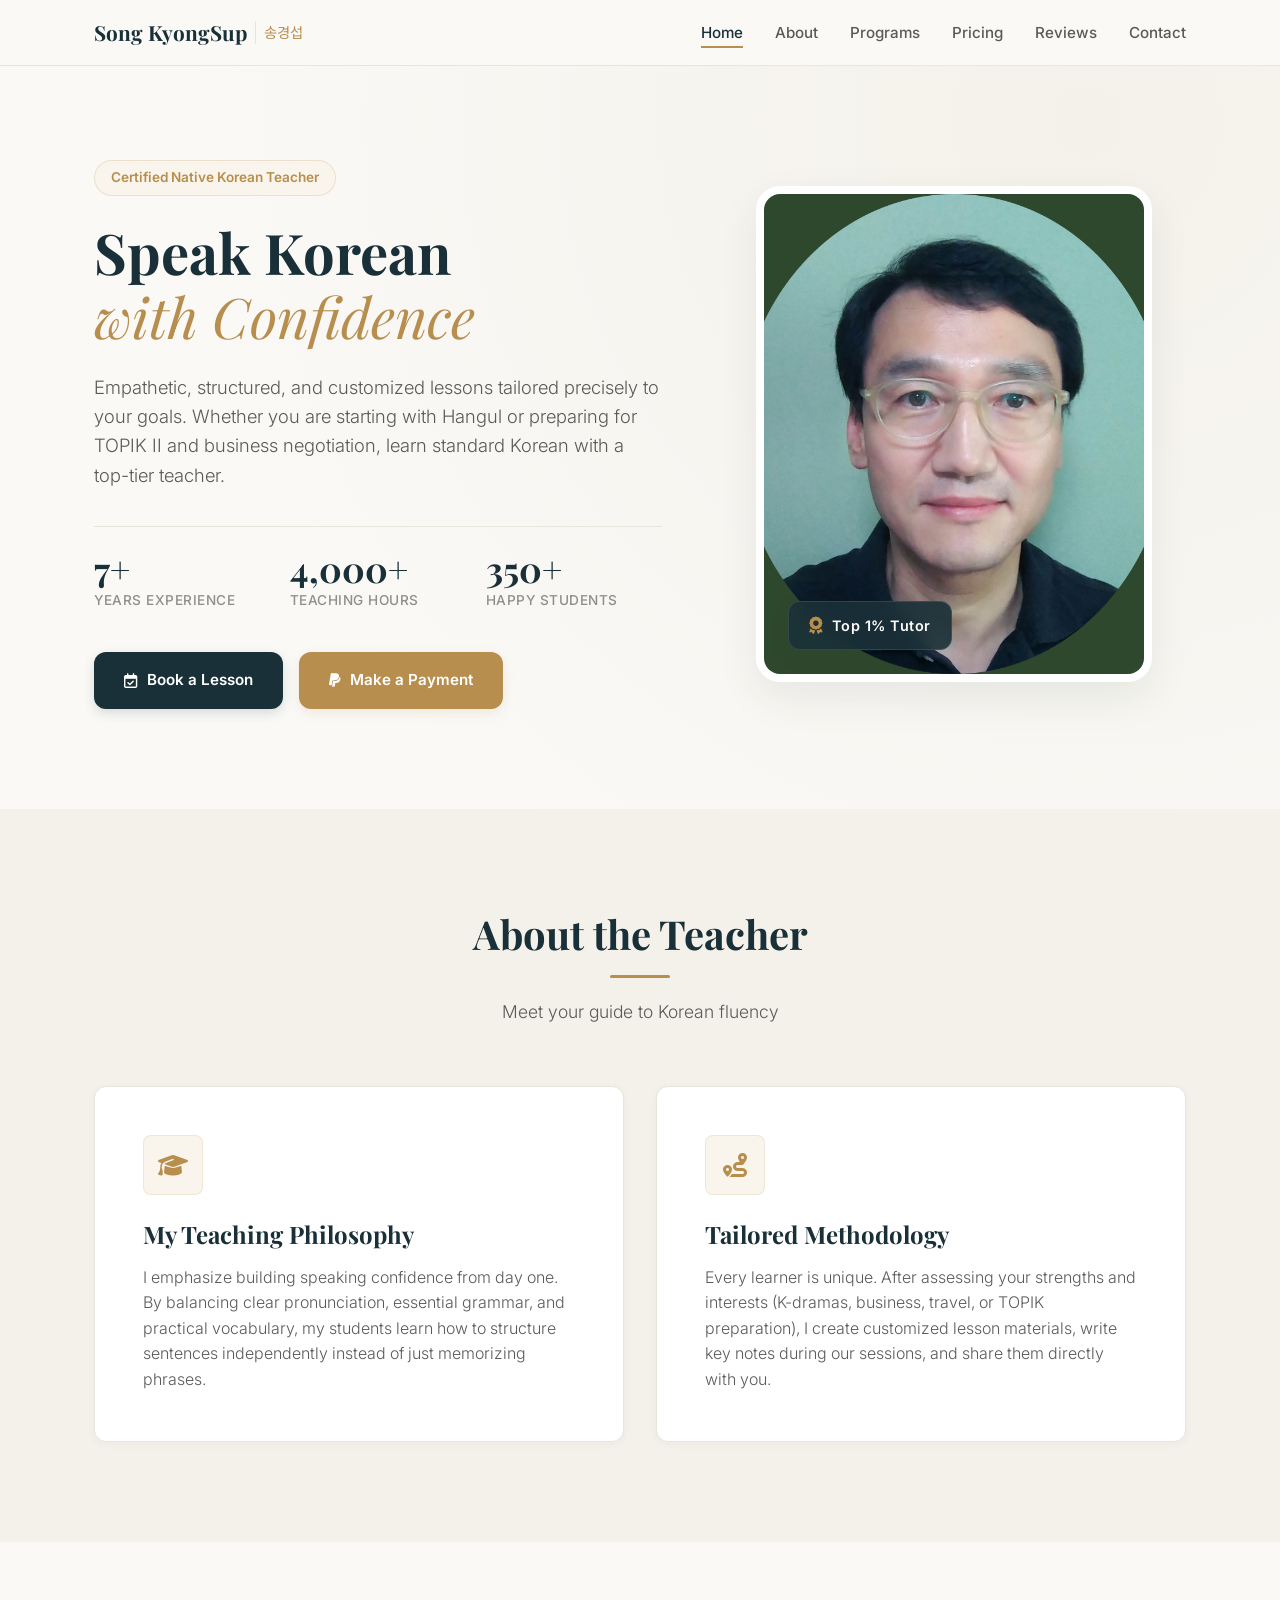
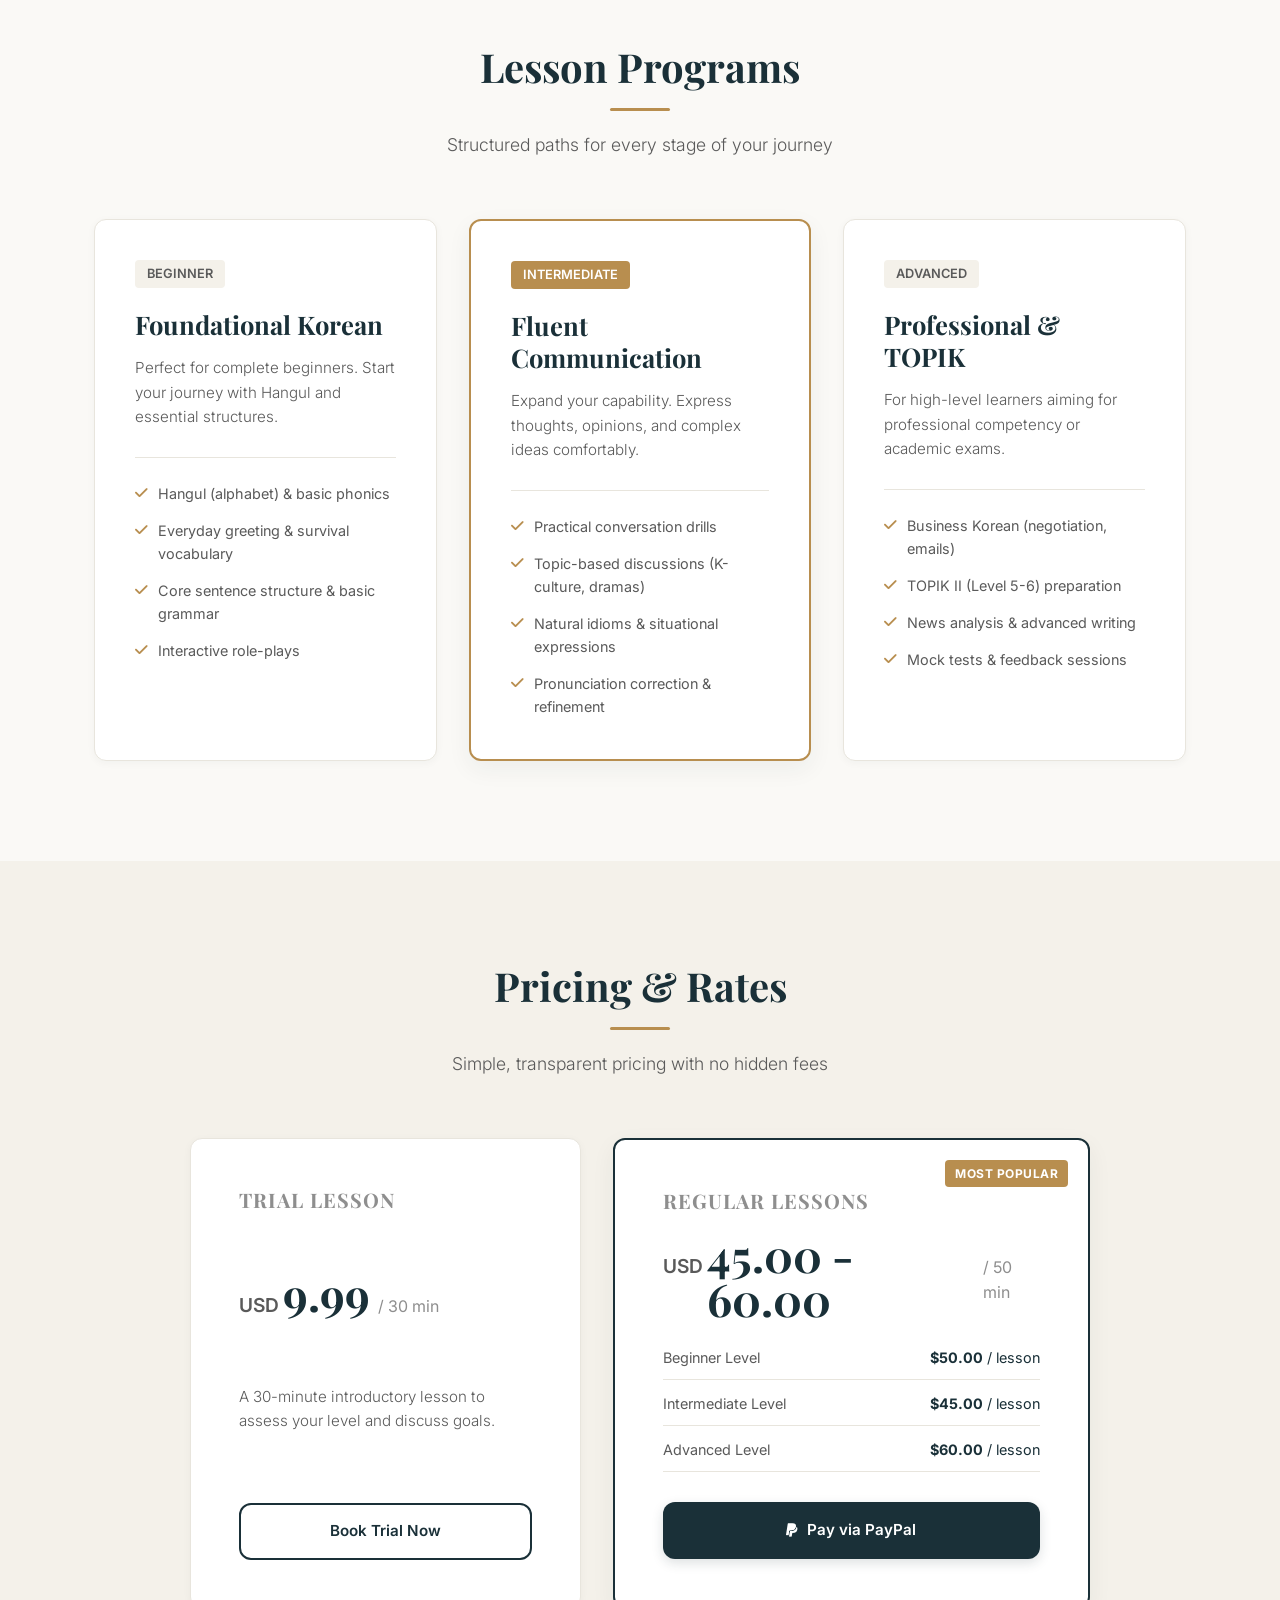
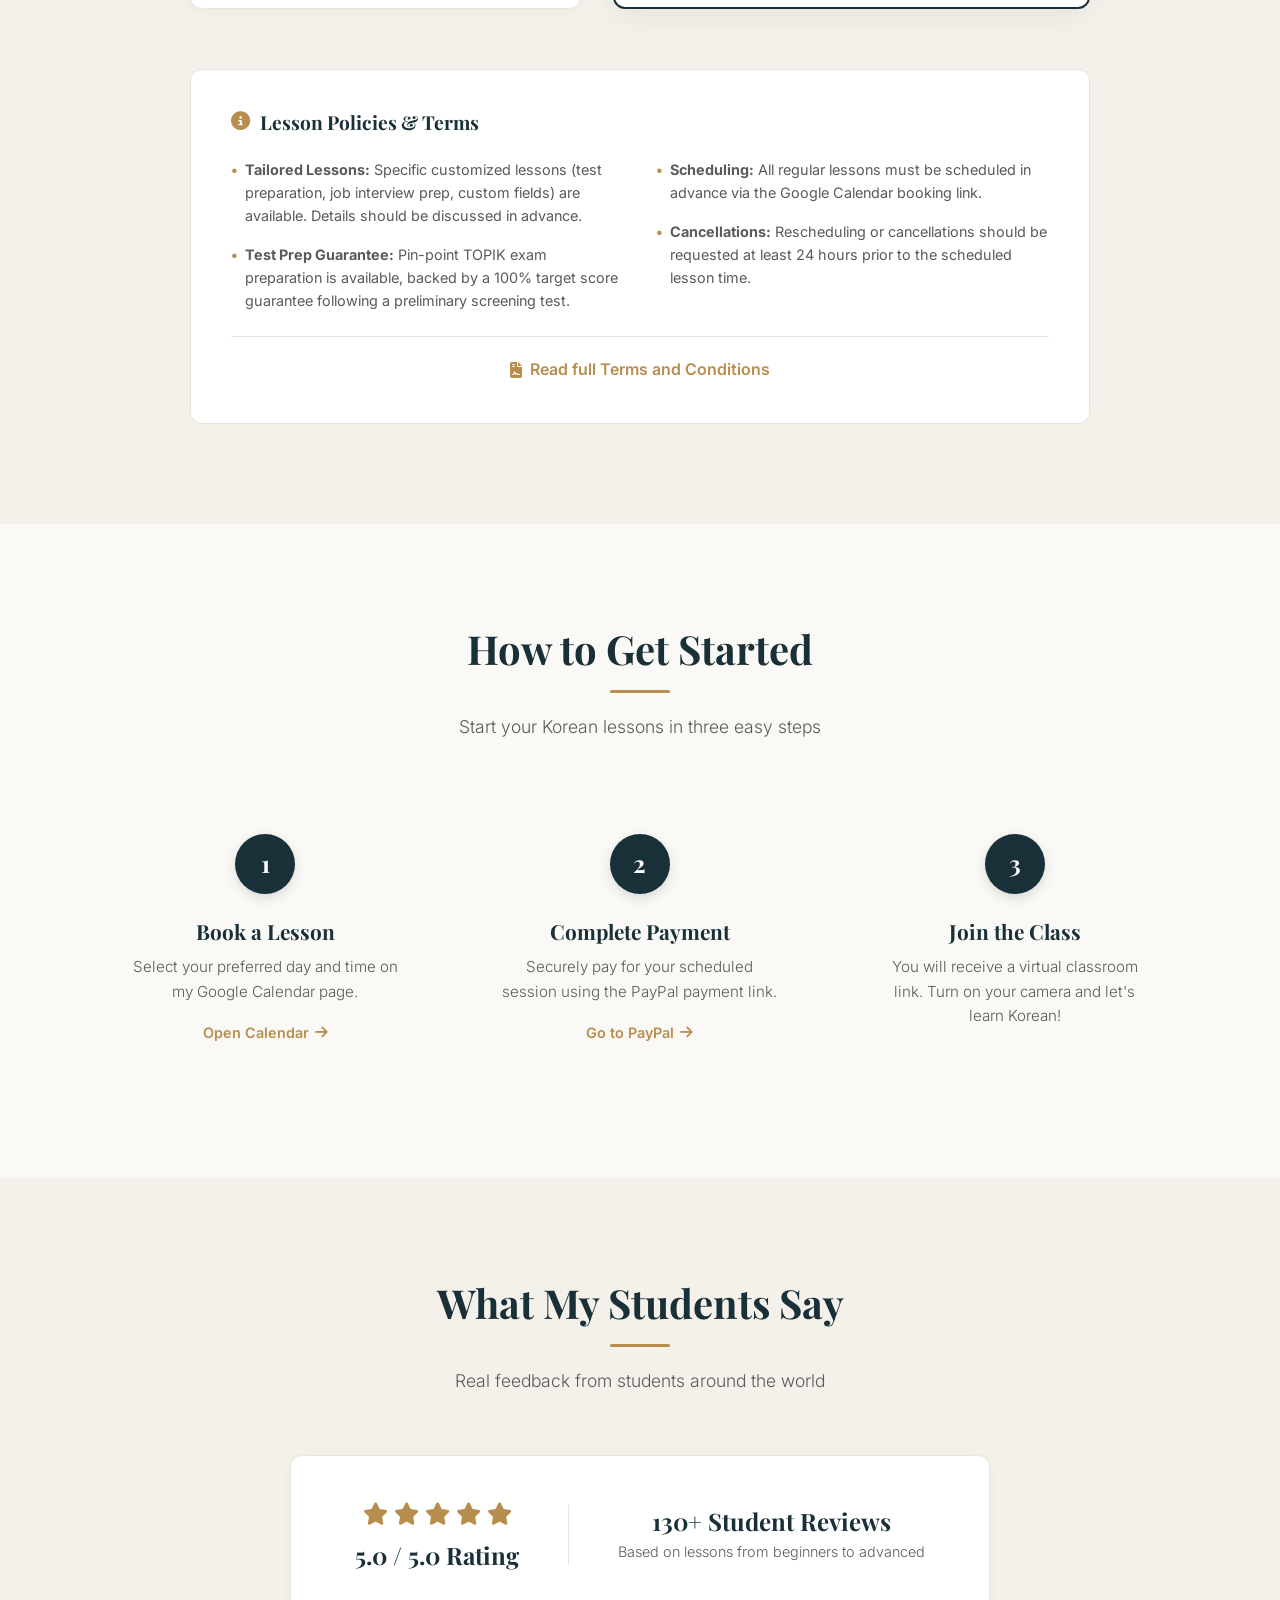
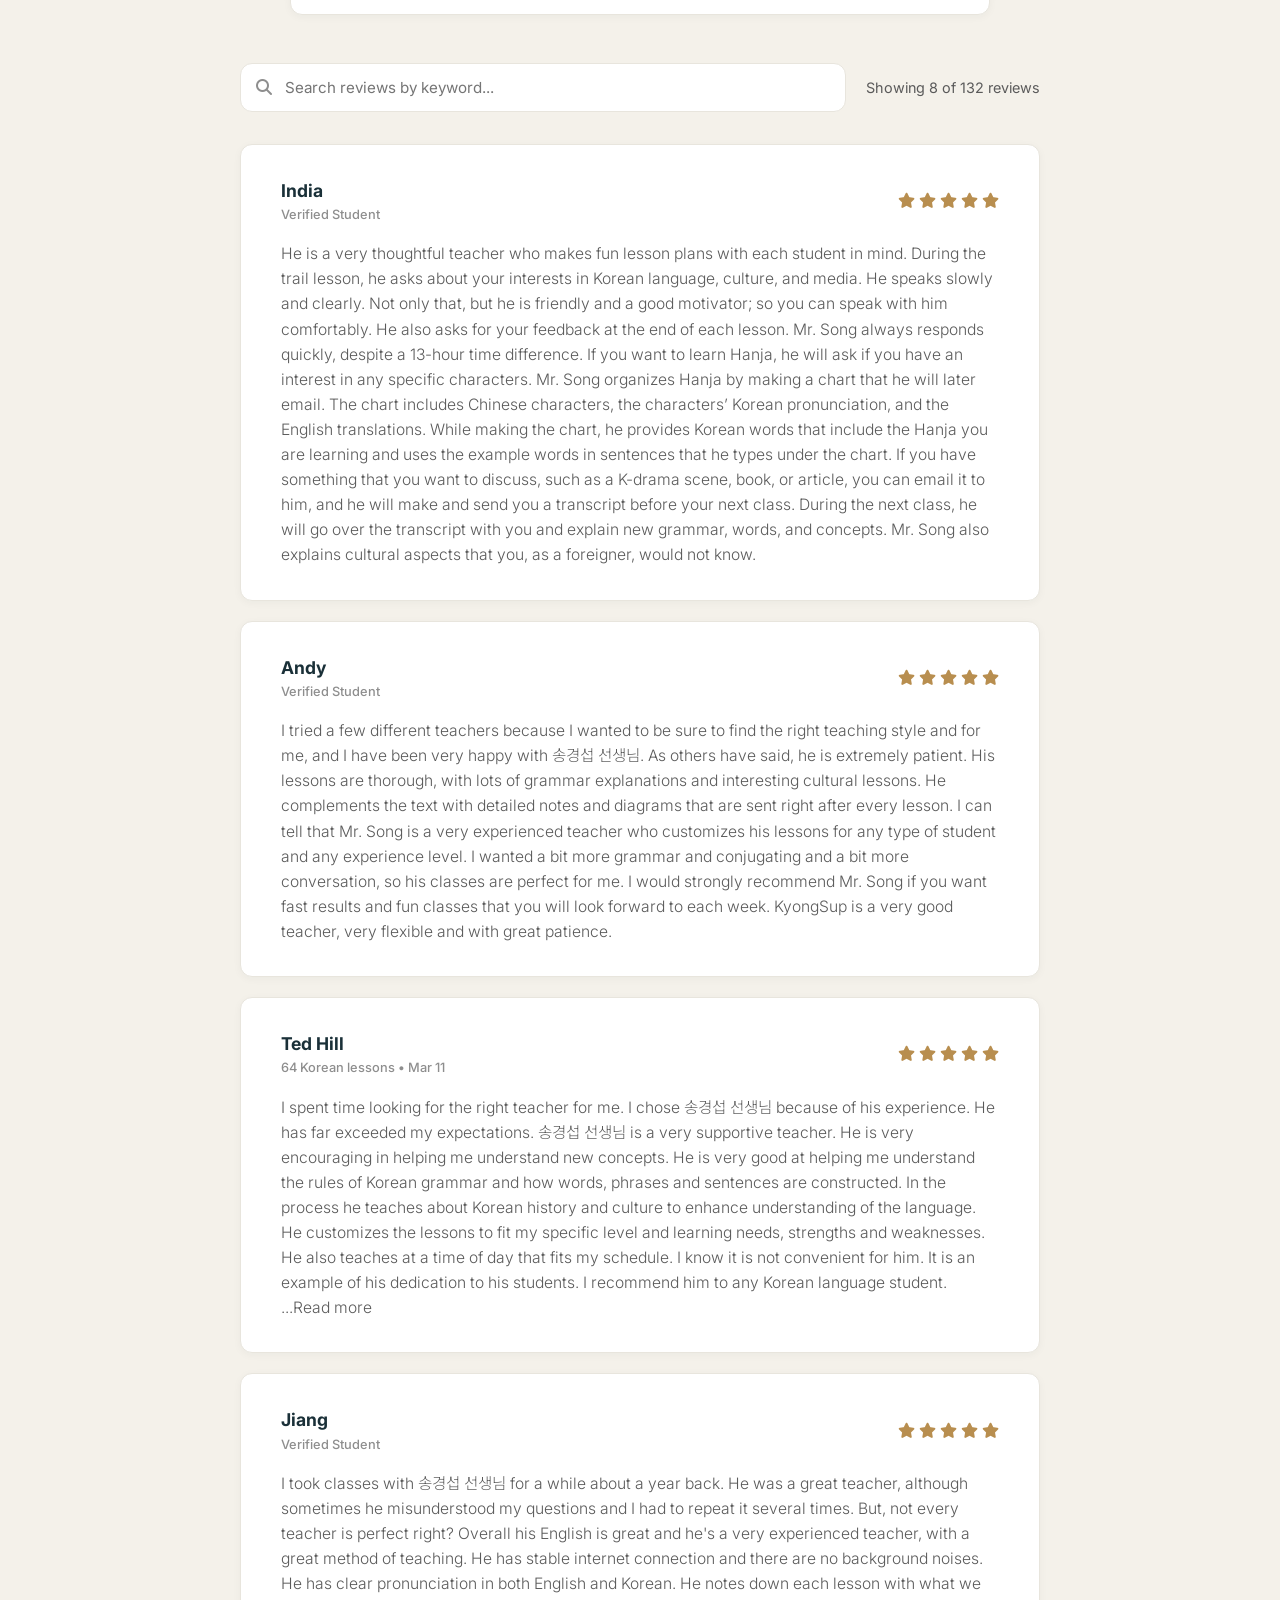
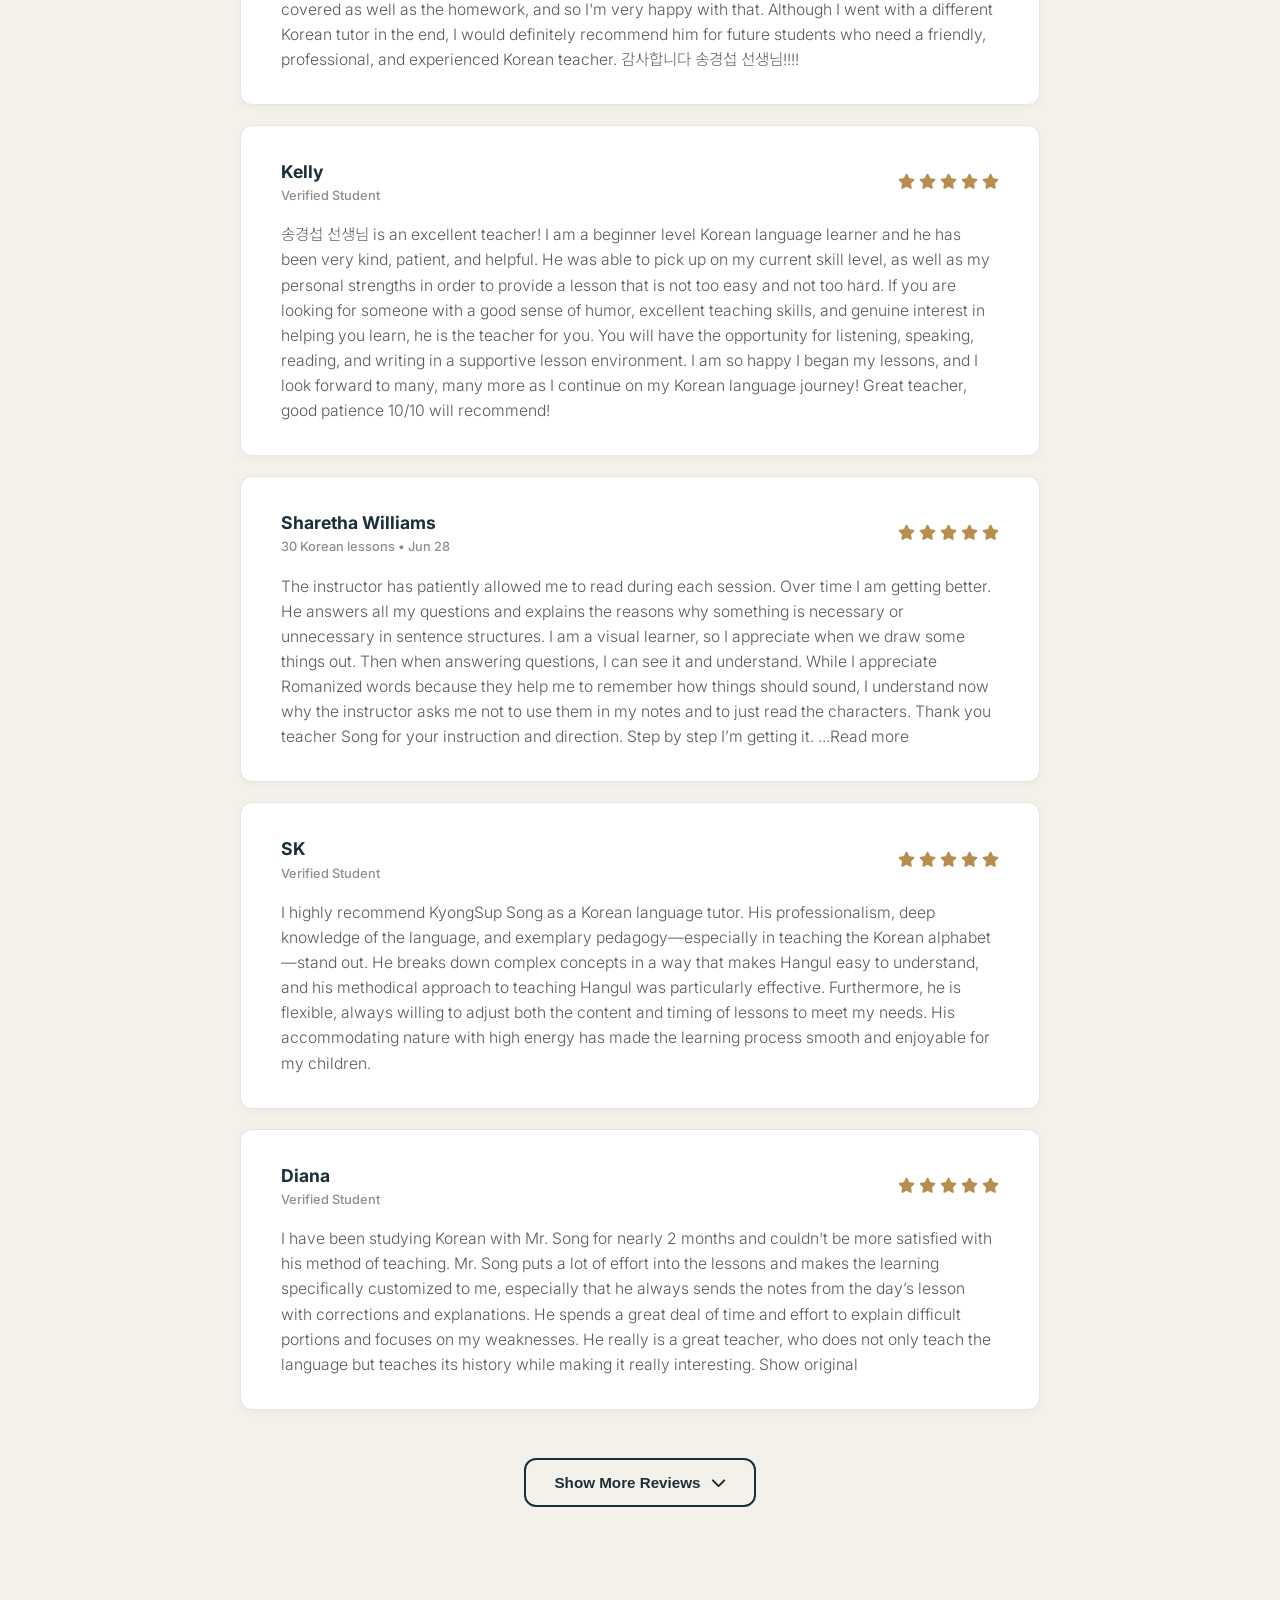
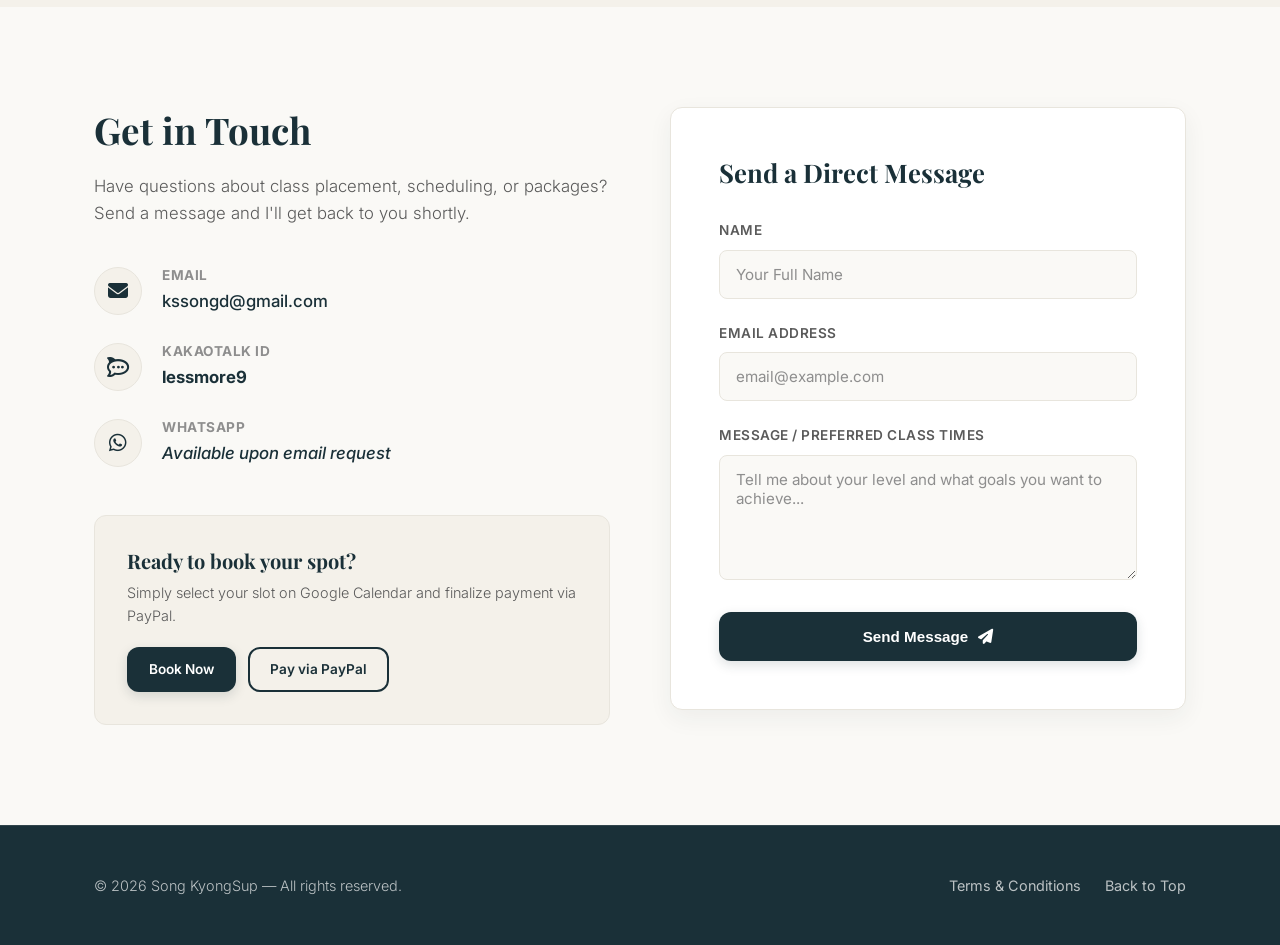
==== commit cec3b4a7: "Change 'Tutor' to 'Teacher' in hero section Updated terminology from 'Tutor' to 'Teacher' for consis" ====
--- a/index.html
+++ b/index.html
@@ -58,12 +58,12 @@
     <header class="hero-section" id="home">
         <div class="hero-container">
             <div class="hero-content">
-                <span class="hero-badge">Certified Native Korean Tutor</span>
+                <span class="hero-badge">Certified Native Korean Teacher</span>
                 <h1>Speak Korean <br><span class="highlight">with Confidence</span></h1>
                 <p class="hero-description">
                     Empathetic, structured, and customized lessons tailored precisely to your goals. 
                     Whether you are starting with Hangul or preparing for TOPIK II and business negotiation, 
-                    learn standard Korean with a top-tier tutor.
+                    learn standard Korean with a top-tier teacher.
                 </p>
                 <div class="stats-grid">
                     <div class="stat-item">
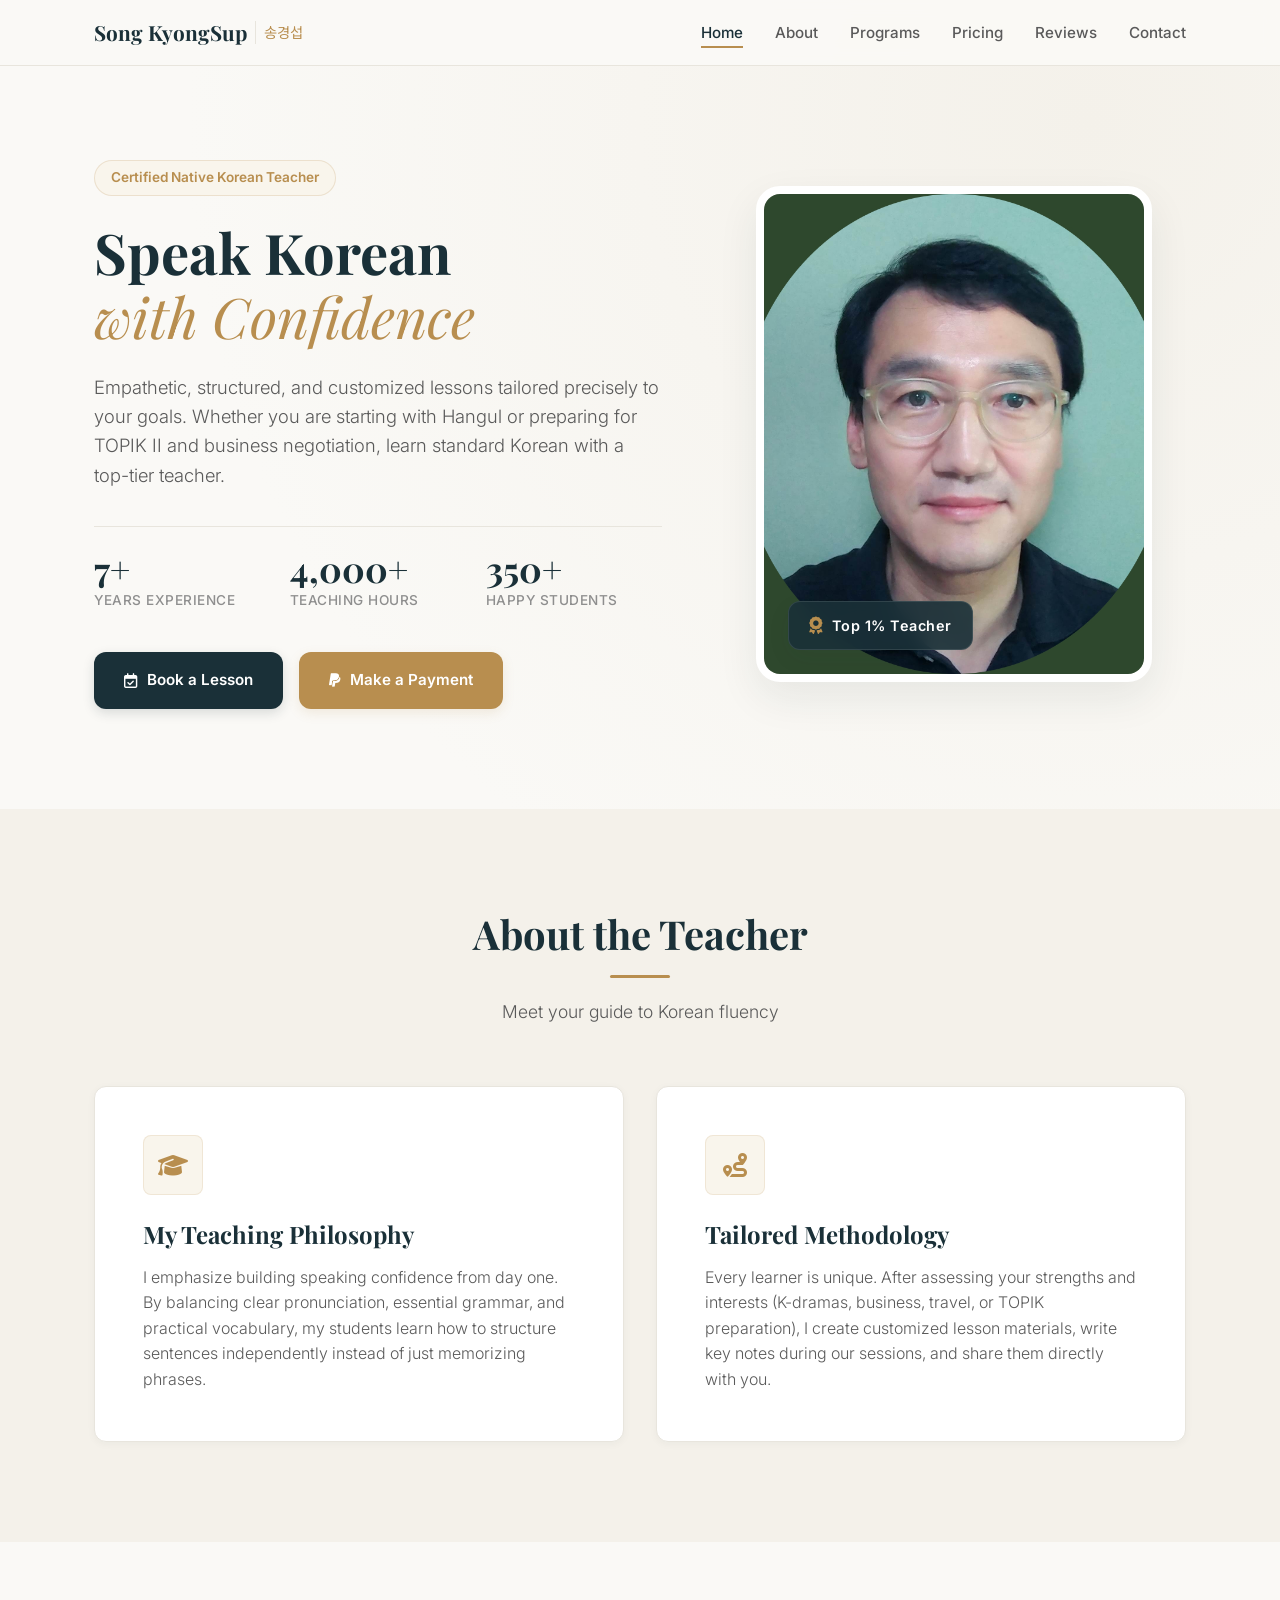
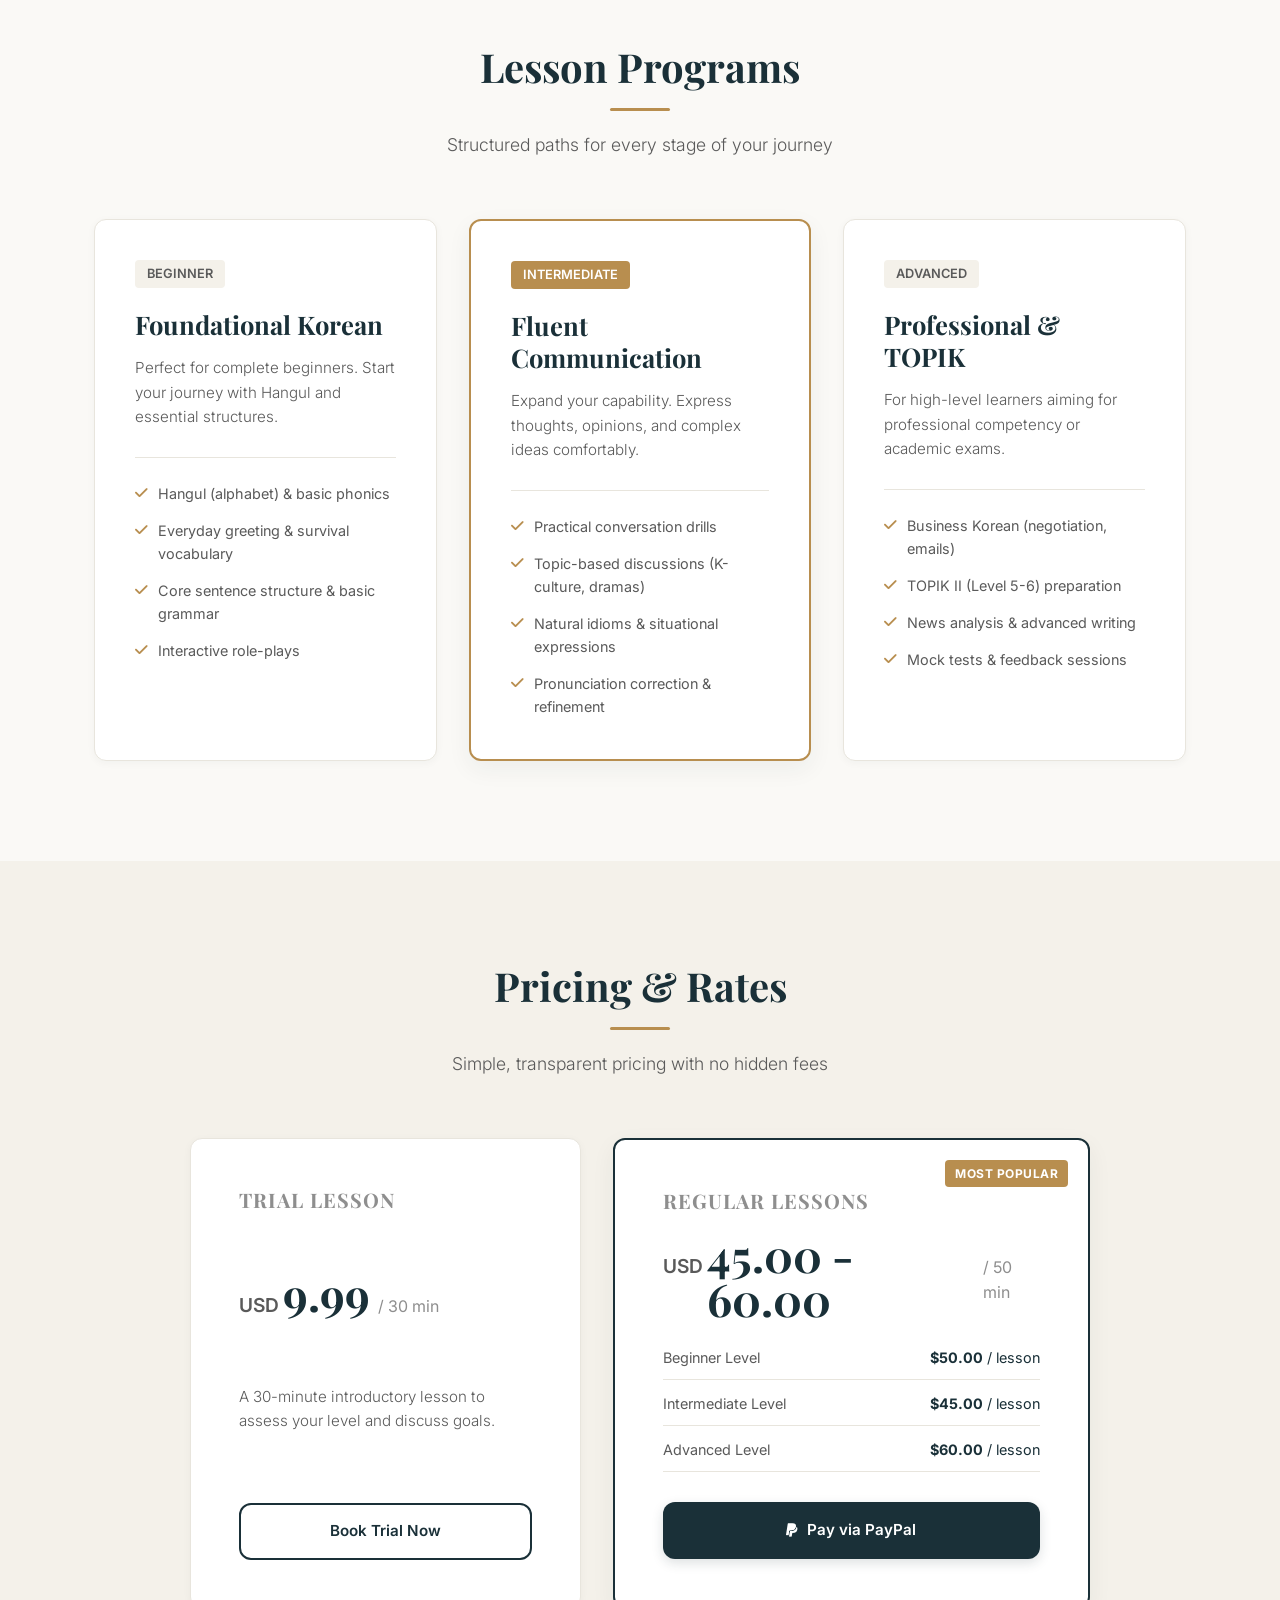
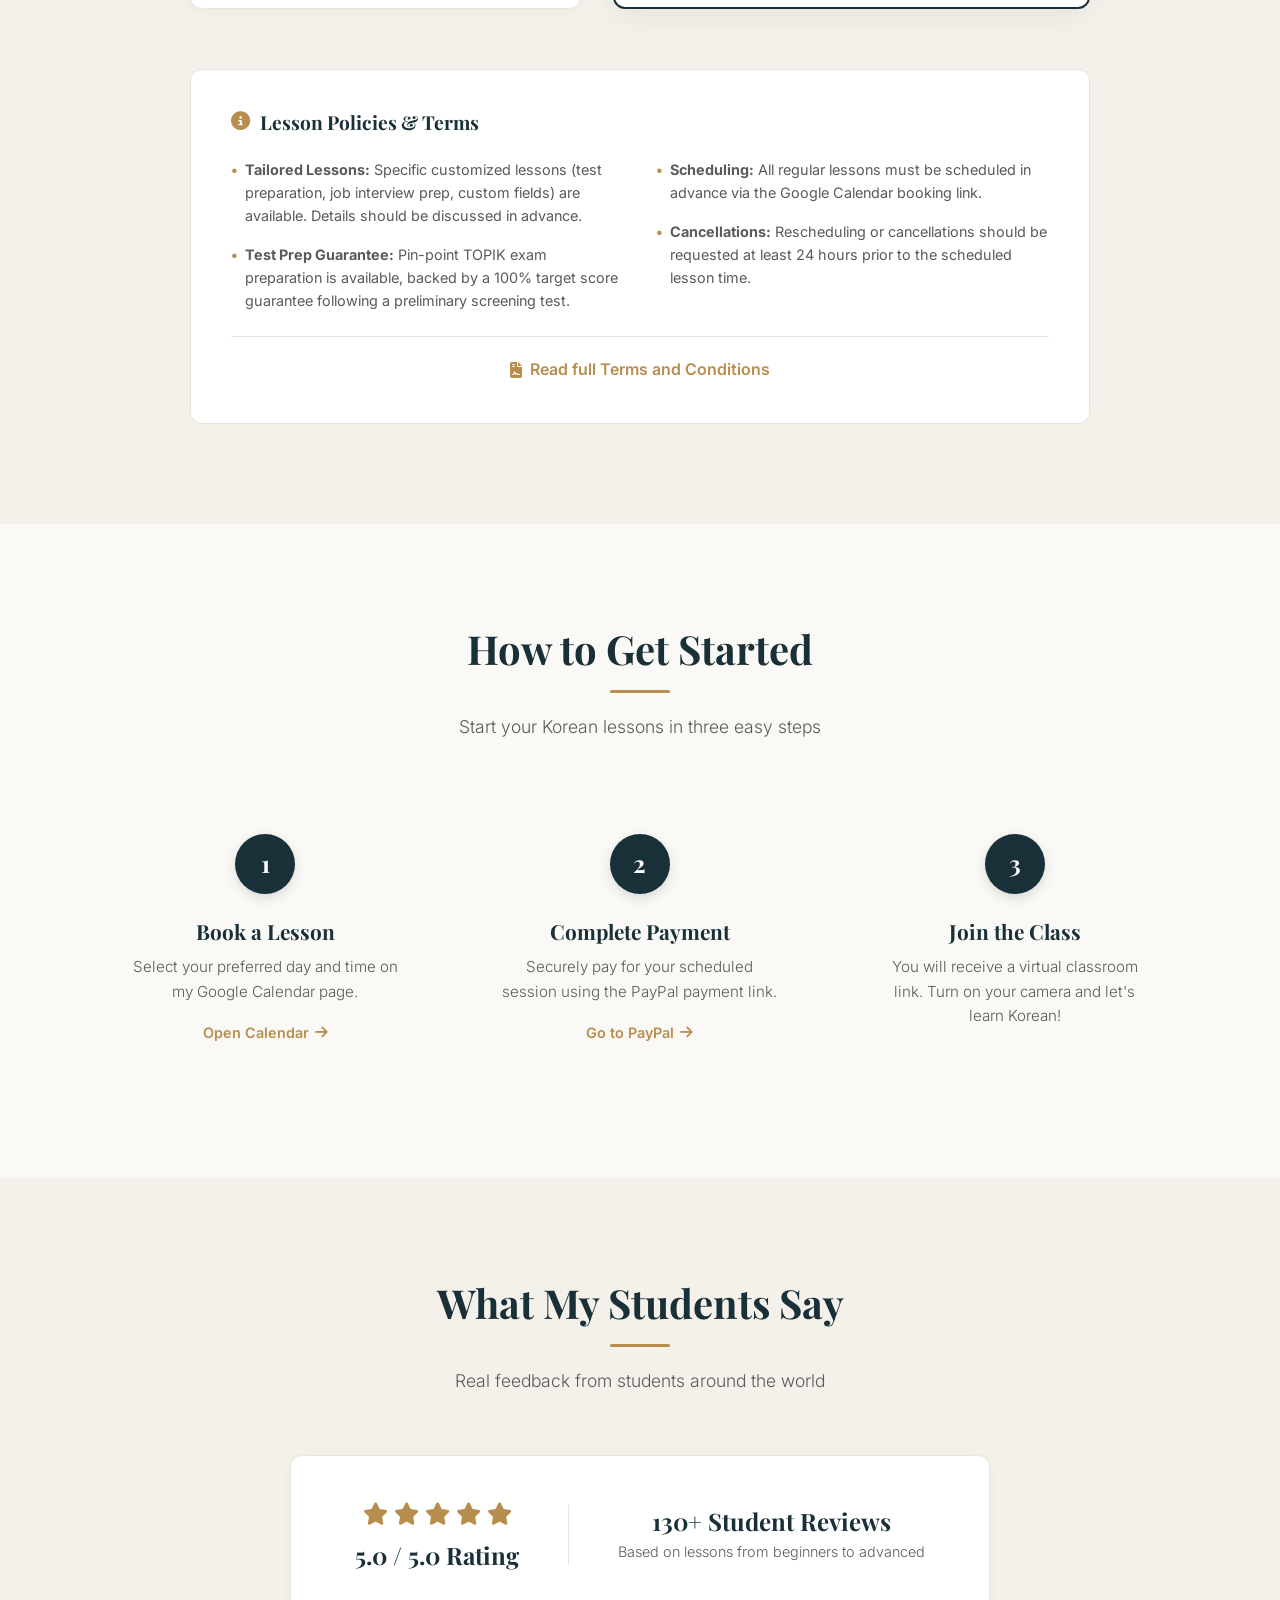
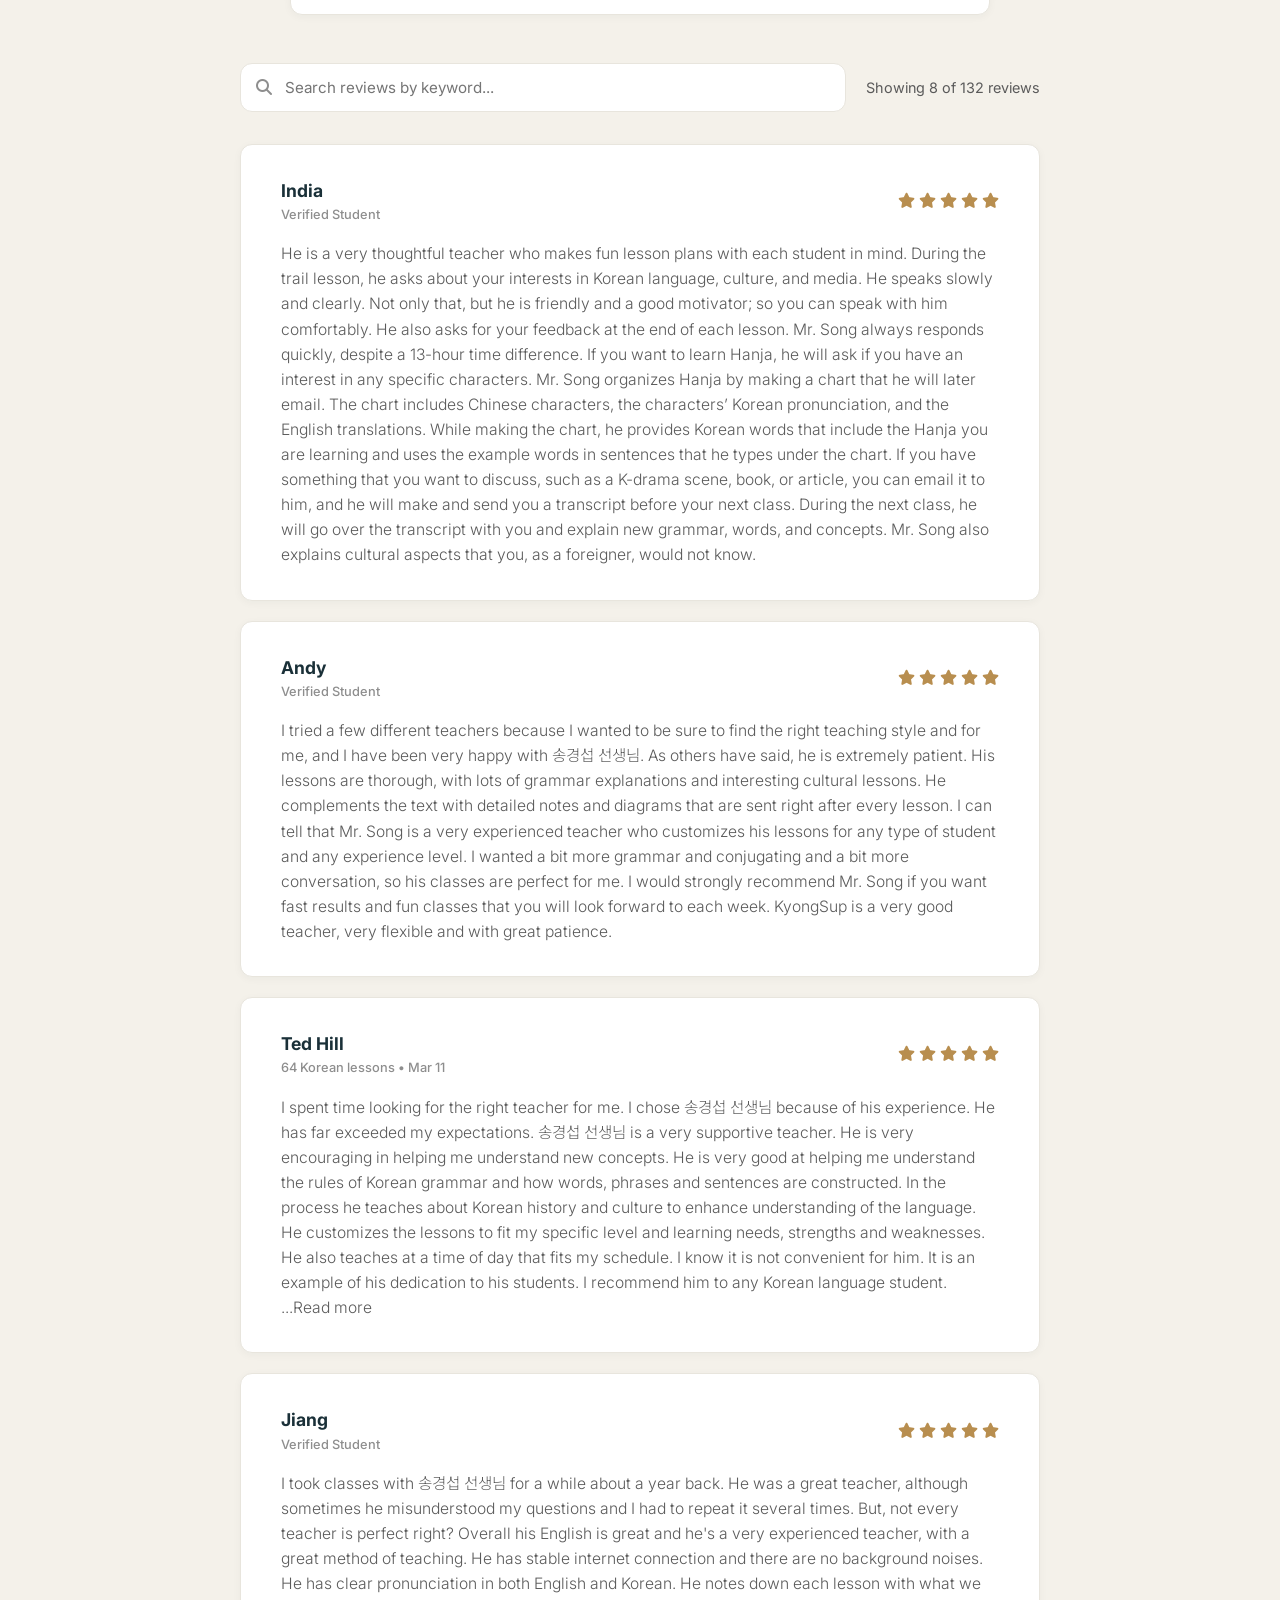
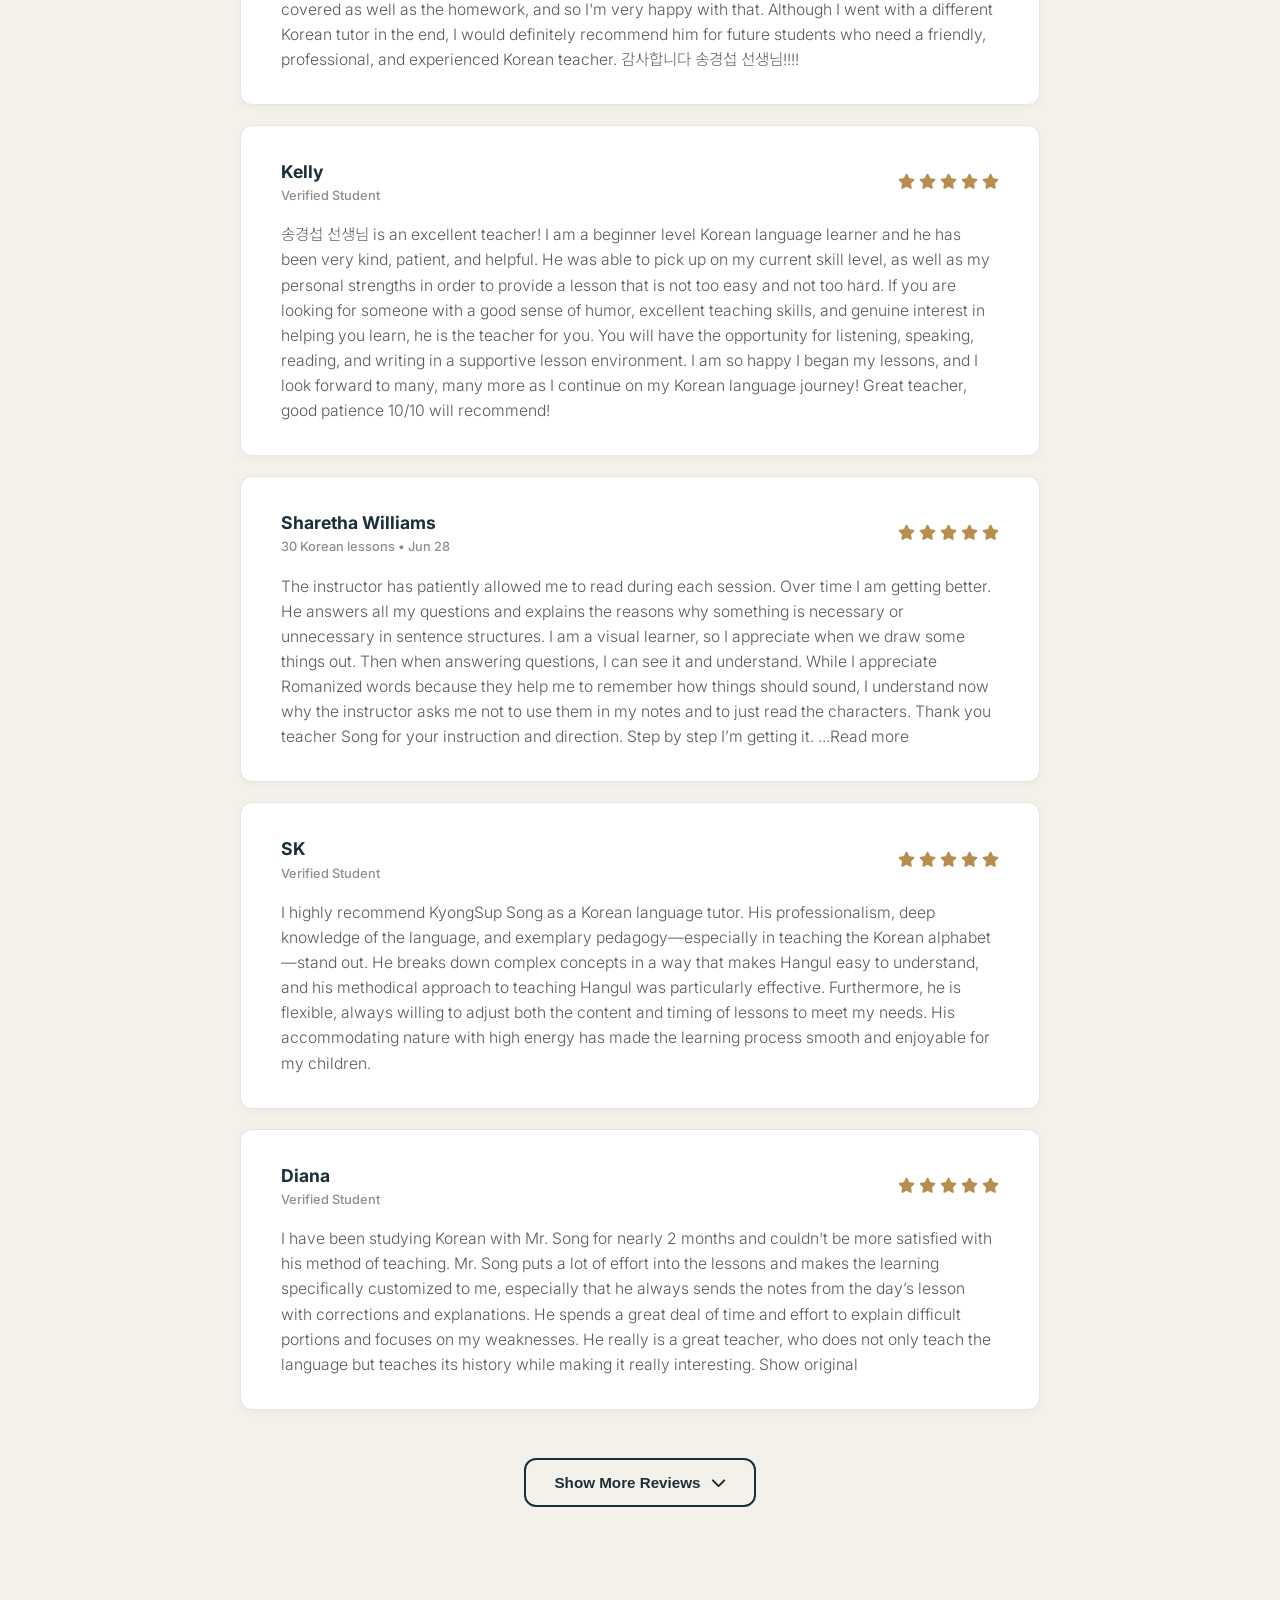
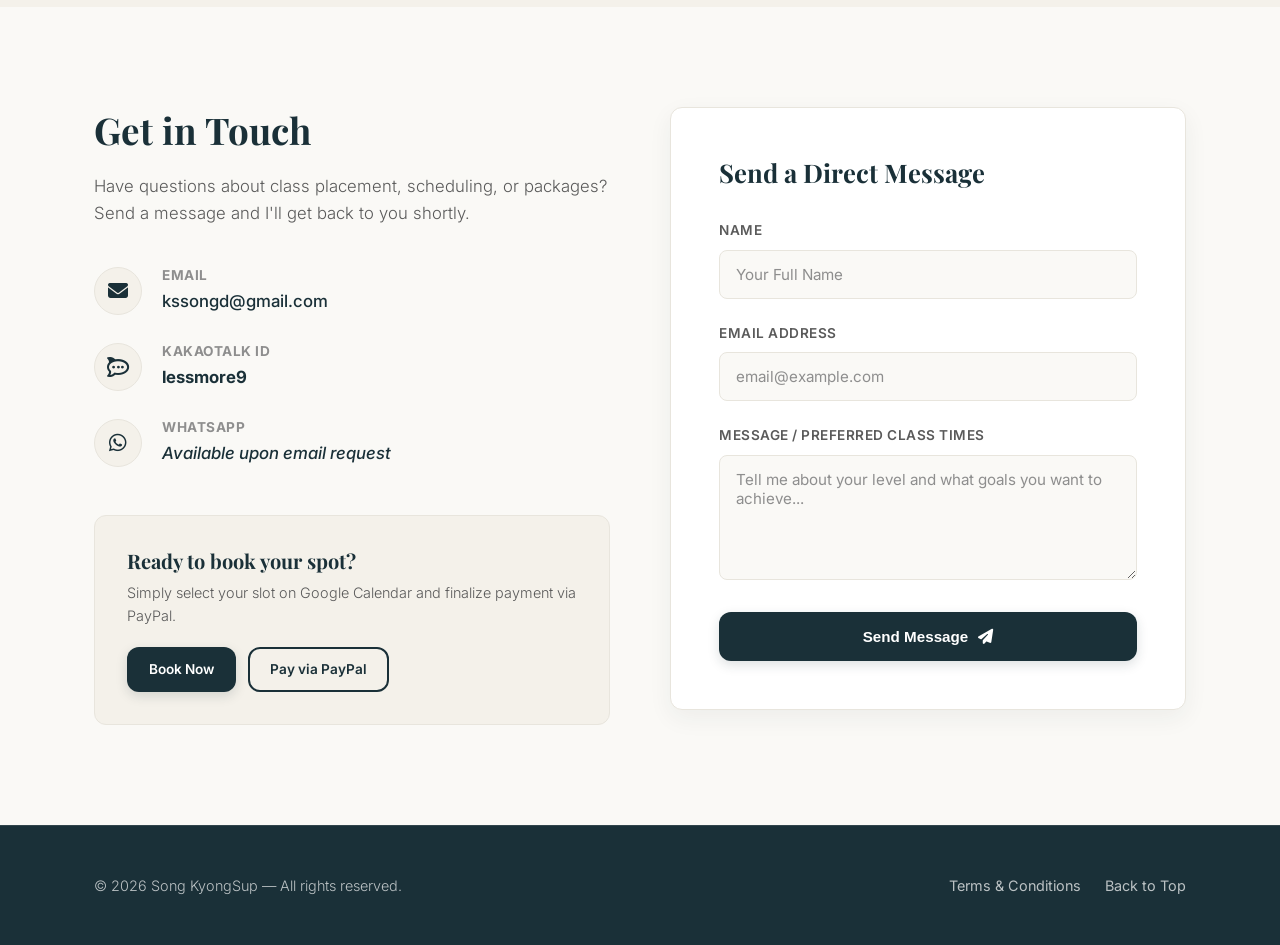
==== commit f6fa235c: "Update badge text from 'Tutor' to 'Teacher'" ====
--- a/index.html
+++ b/index.html
@@ -93,7 +93,7 @@
                     <img src="profile.jpg" alt="Song KyongSup — Korean Teacher" onerror="this.src='https://images.unsplash.com/photo-1544005313-94ddf0286df2?q=80&w=600&auto=format&fit=crop';">
                     <div class="image-badge">
                         <i class="fa-solid fa-award"></i>
-                        <span>Top 1% Tutor</span>
+                        <span>Top 1% Teacher</span>
                     </div>
                 </div>
             </div>
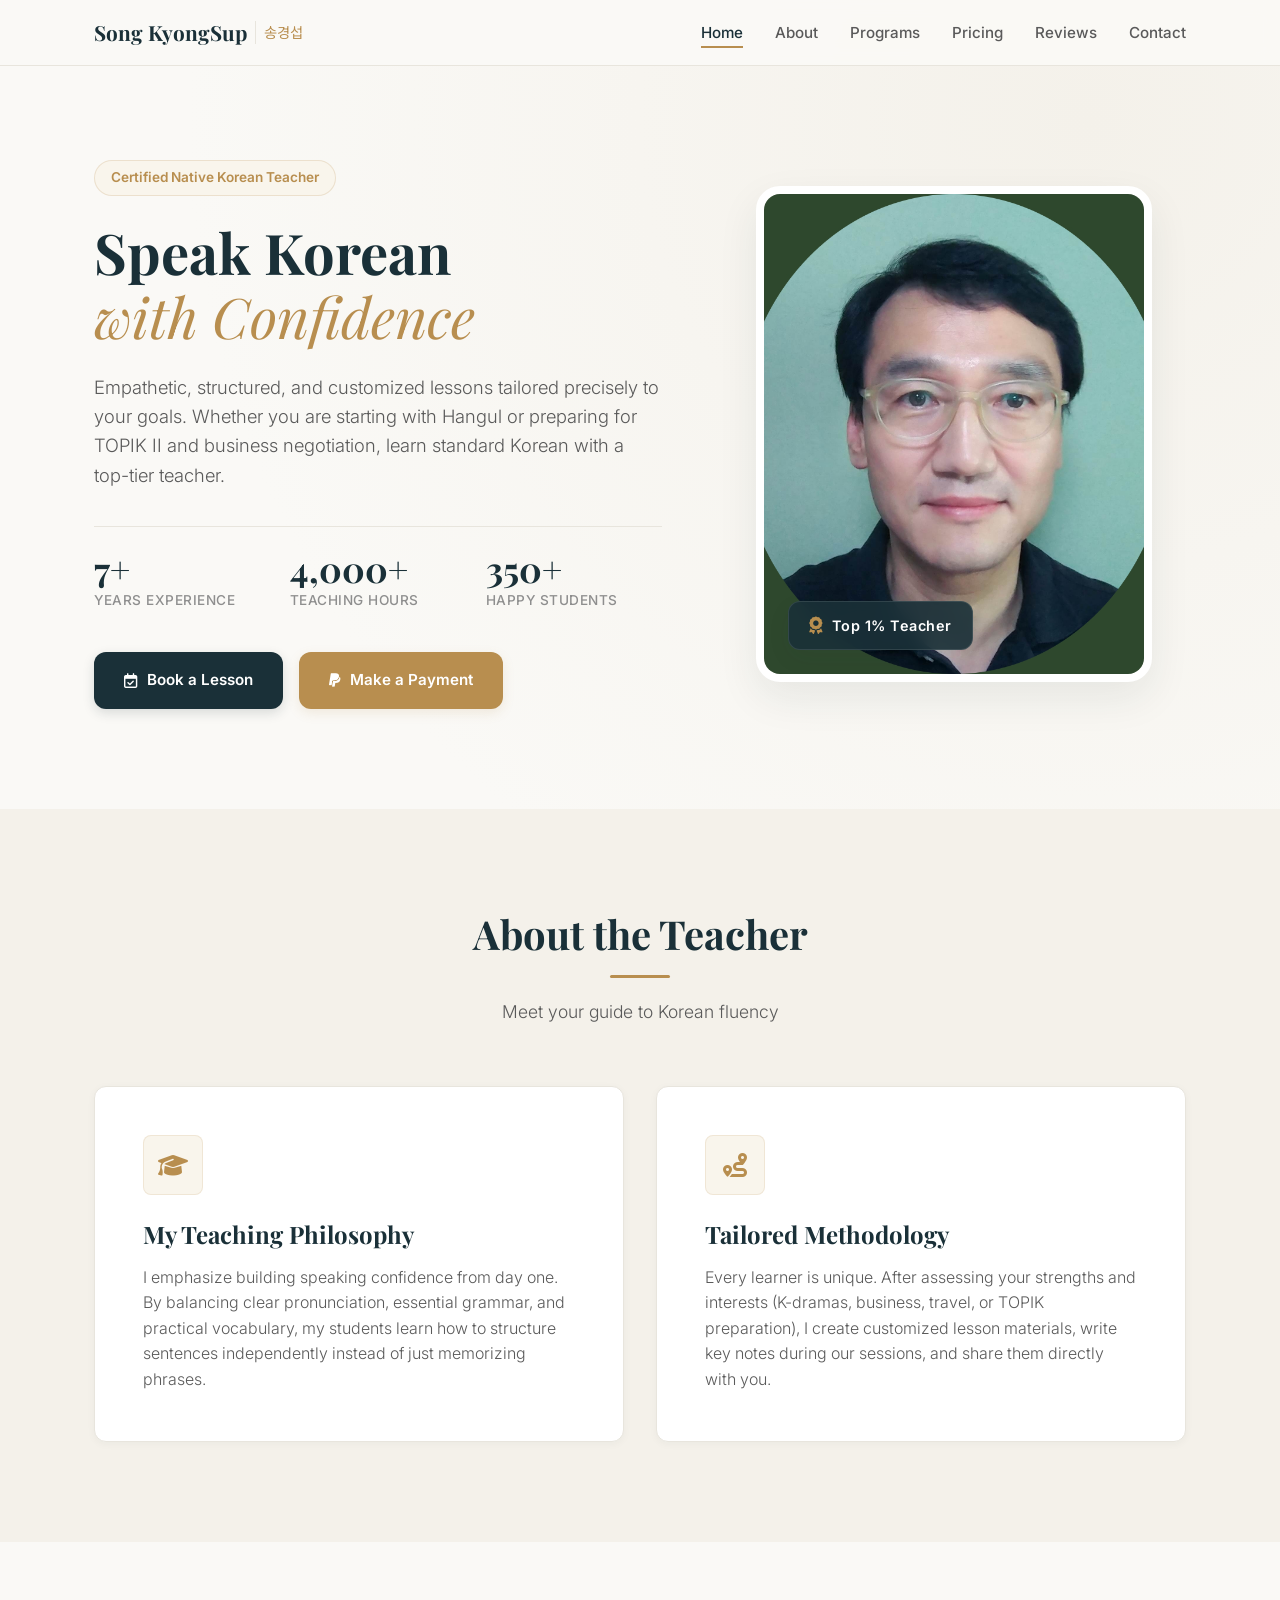
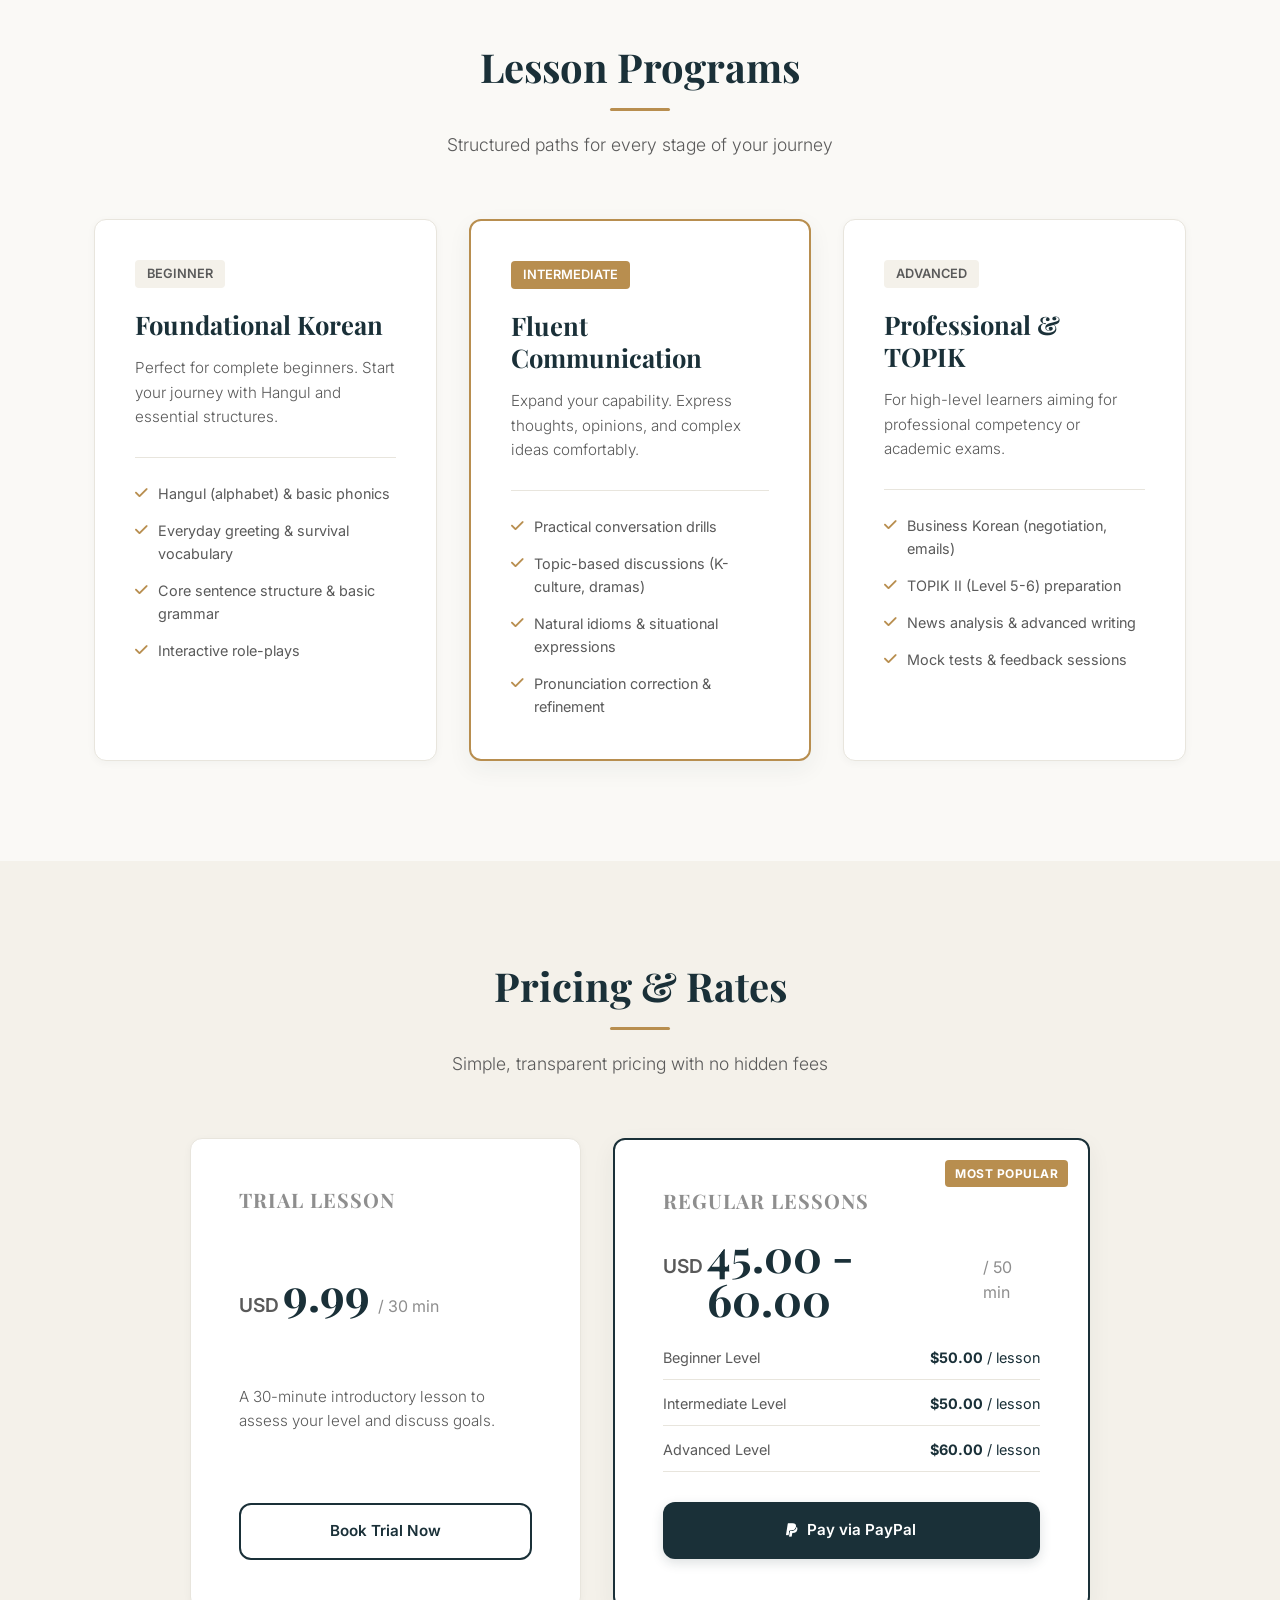
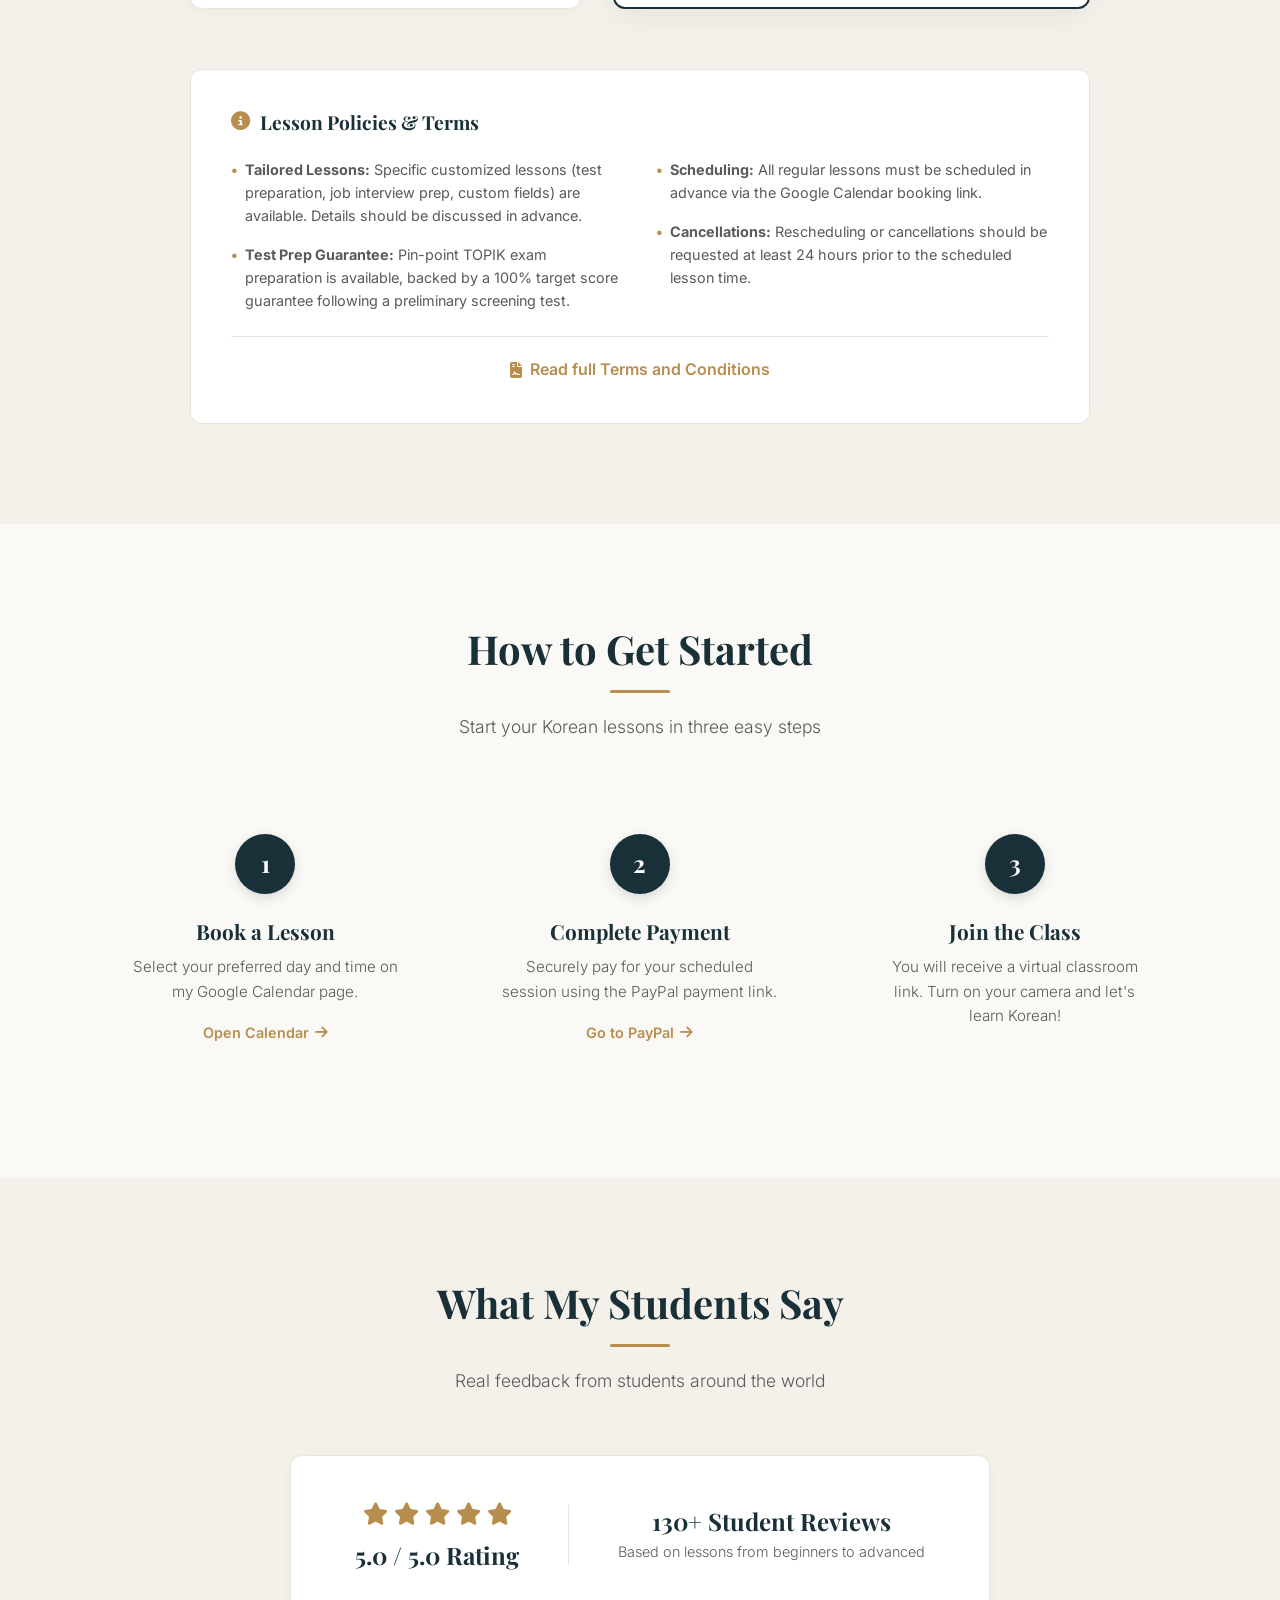
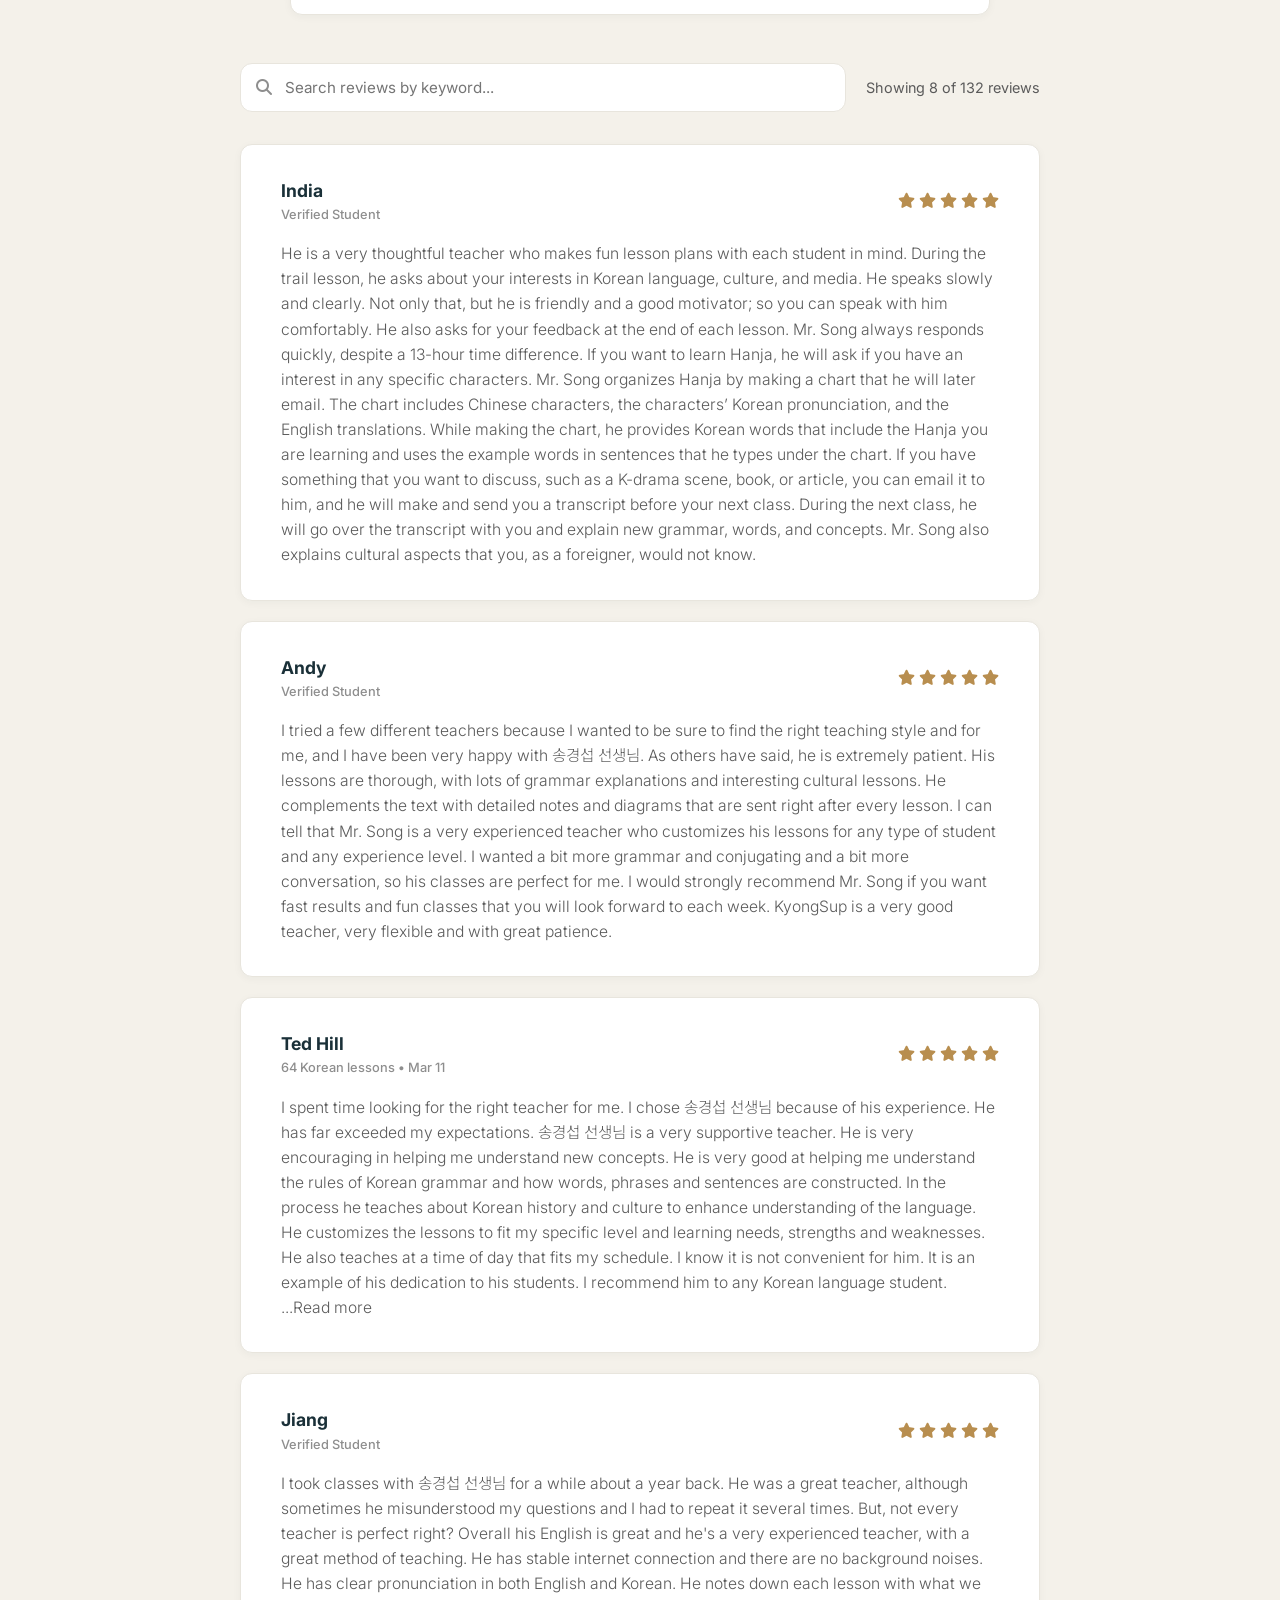
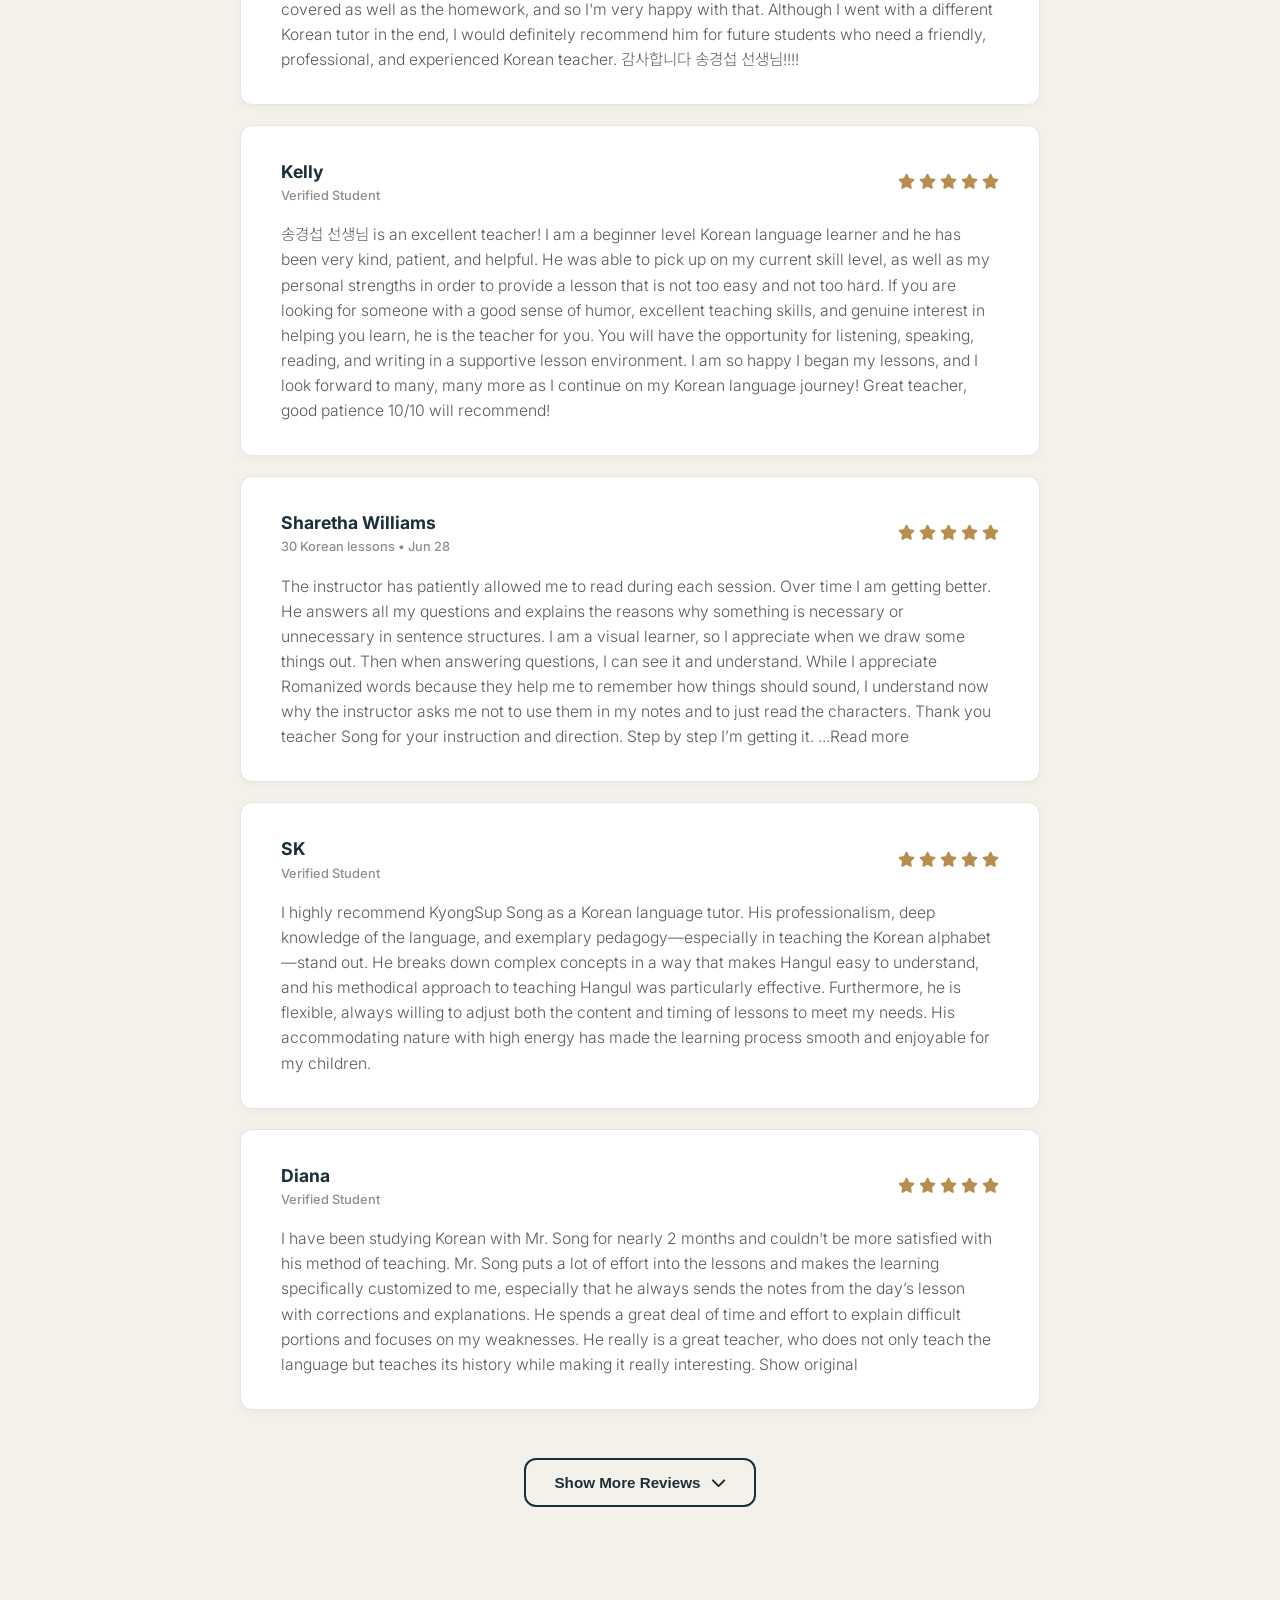
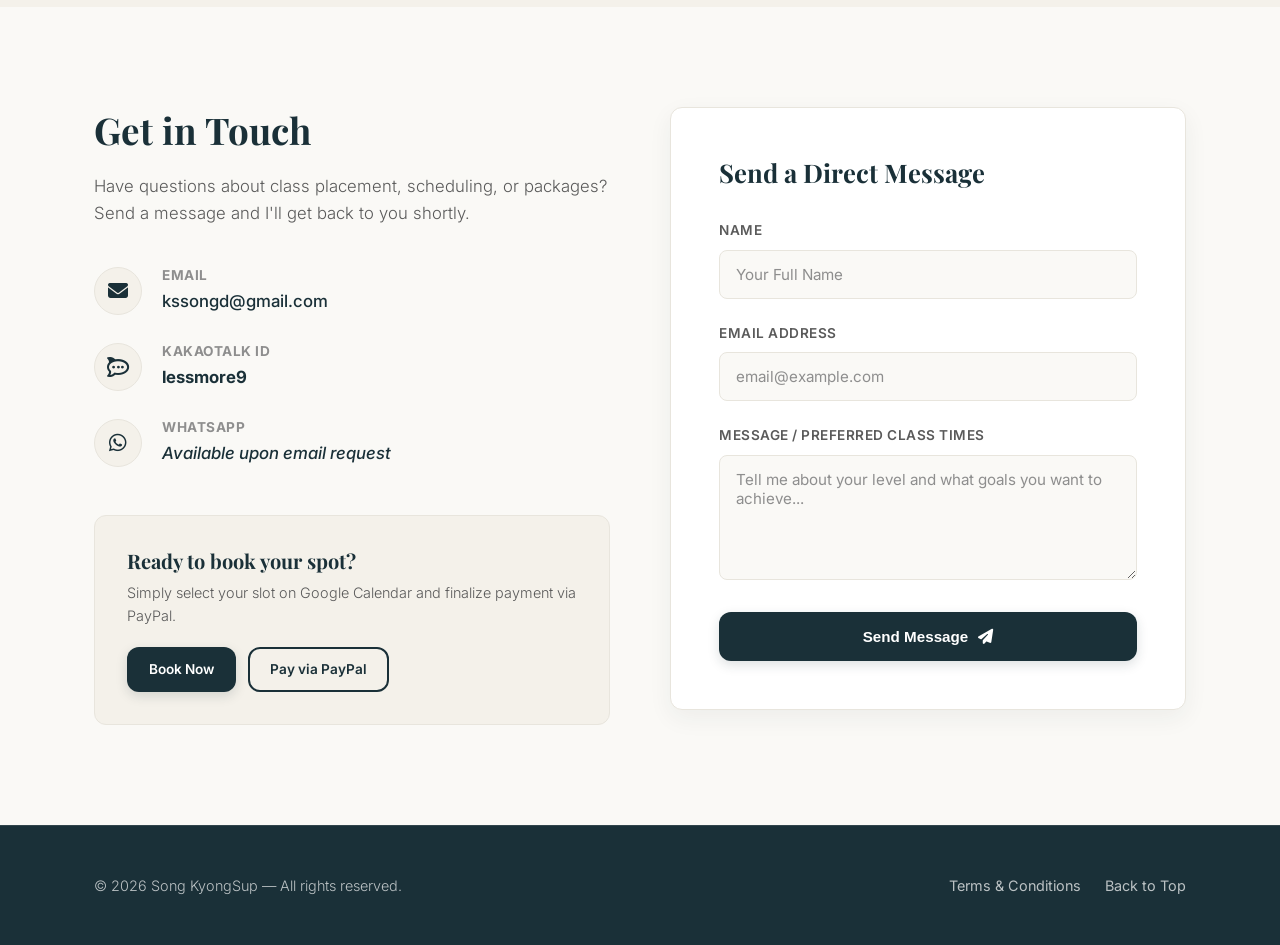
==== commit 1e969e44: "Update Intermediate Level price to $50.00" ====
--- a/index.html
+++ b/index.html
@@ -207,7 +207,7 @@
                         </div>
                         <div class="pricing-row">
                             <span>Intermediate Level</span>
-                            <span class="row-price"><strong>$45.00</strong> / lesson</span>
+                            <span class="row-price"><strong>$50.00</strong> / lesson</span>
                         </div>
                         <div class="pricing-row">
                             <span>Advanced Level</span>
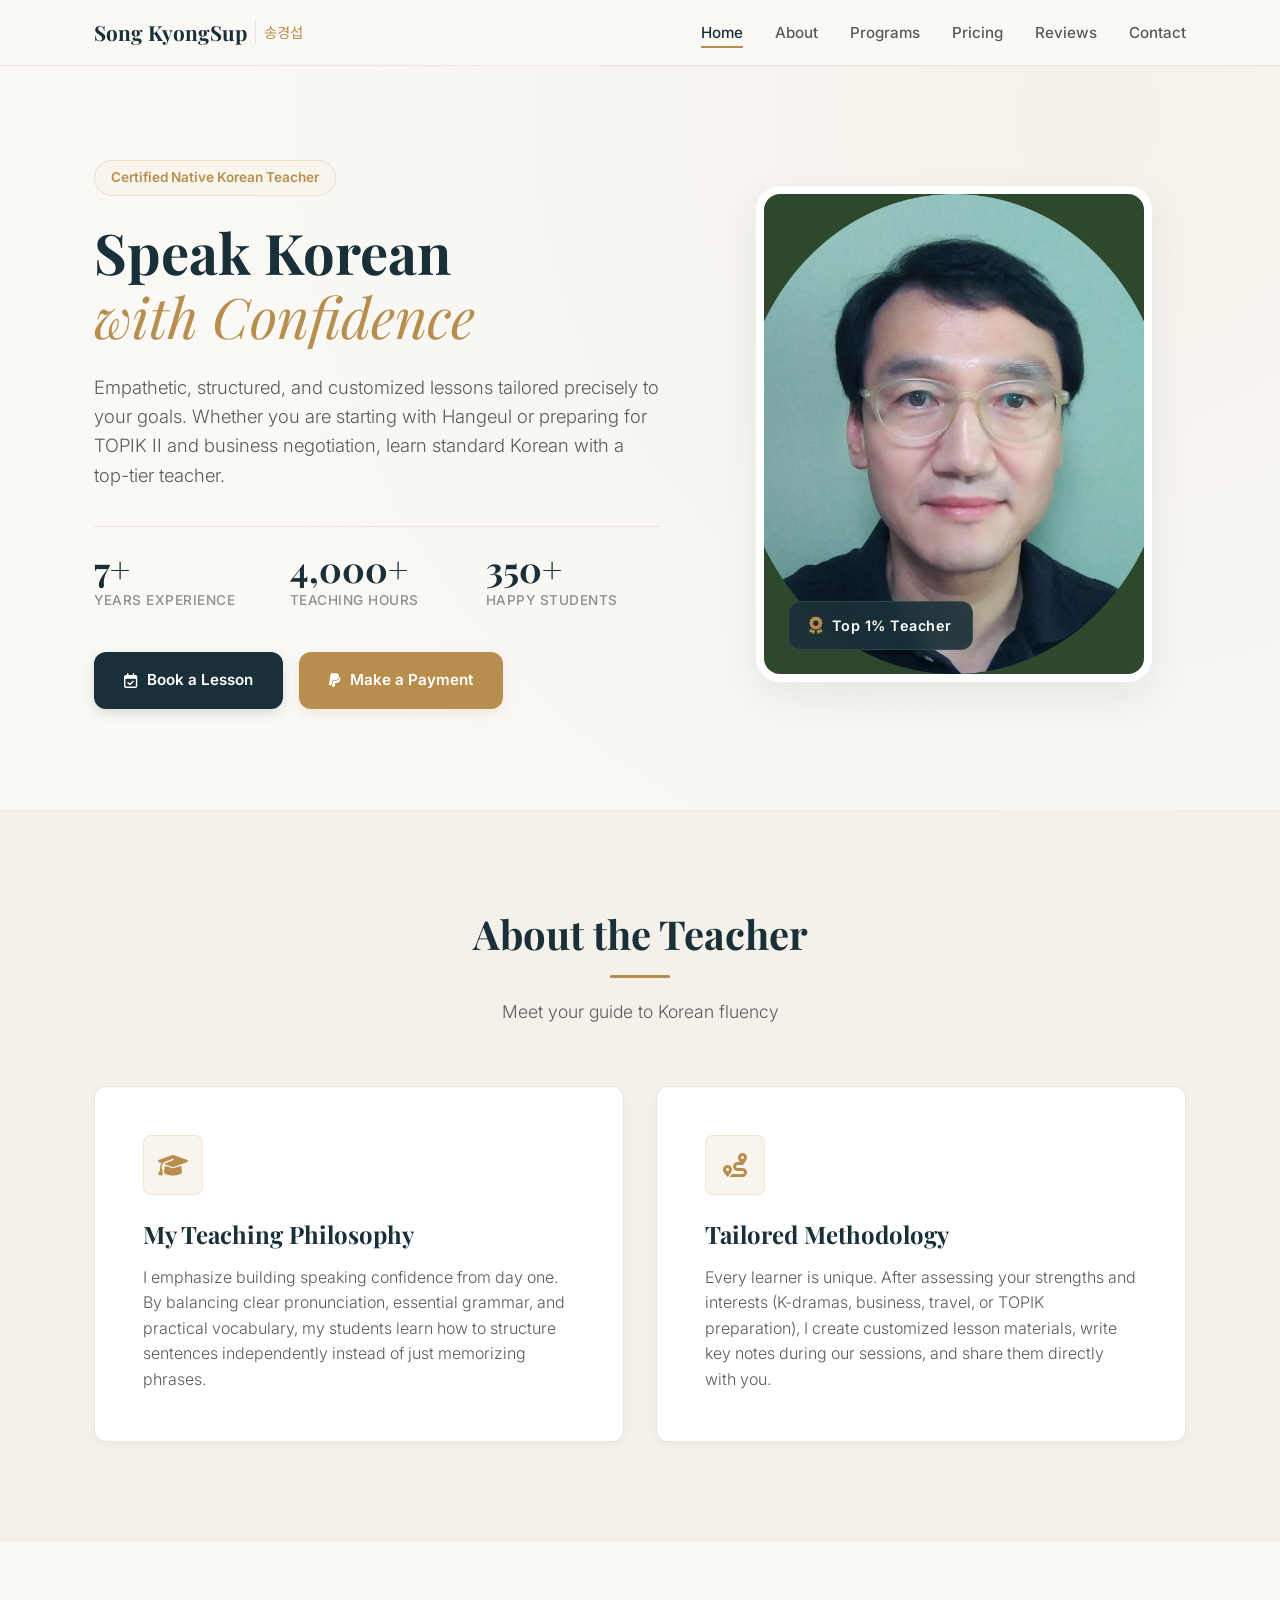
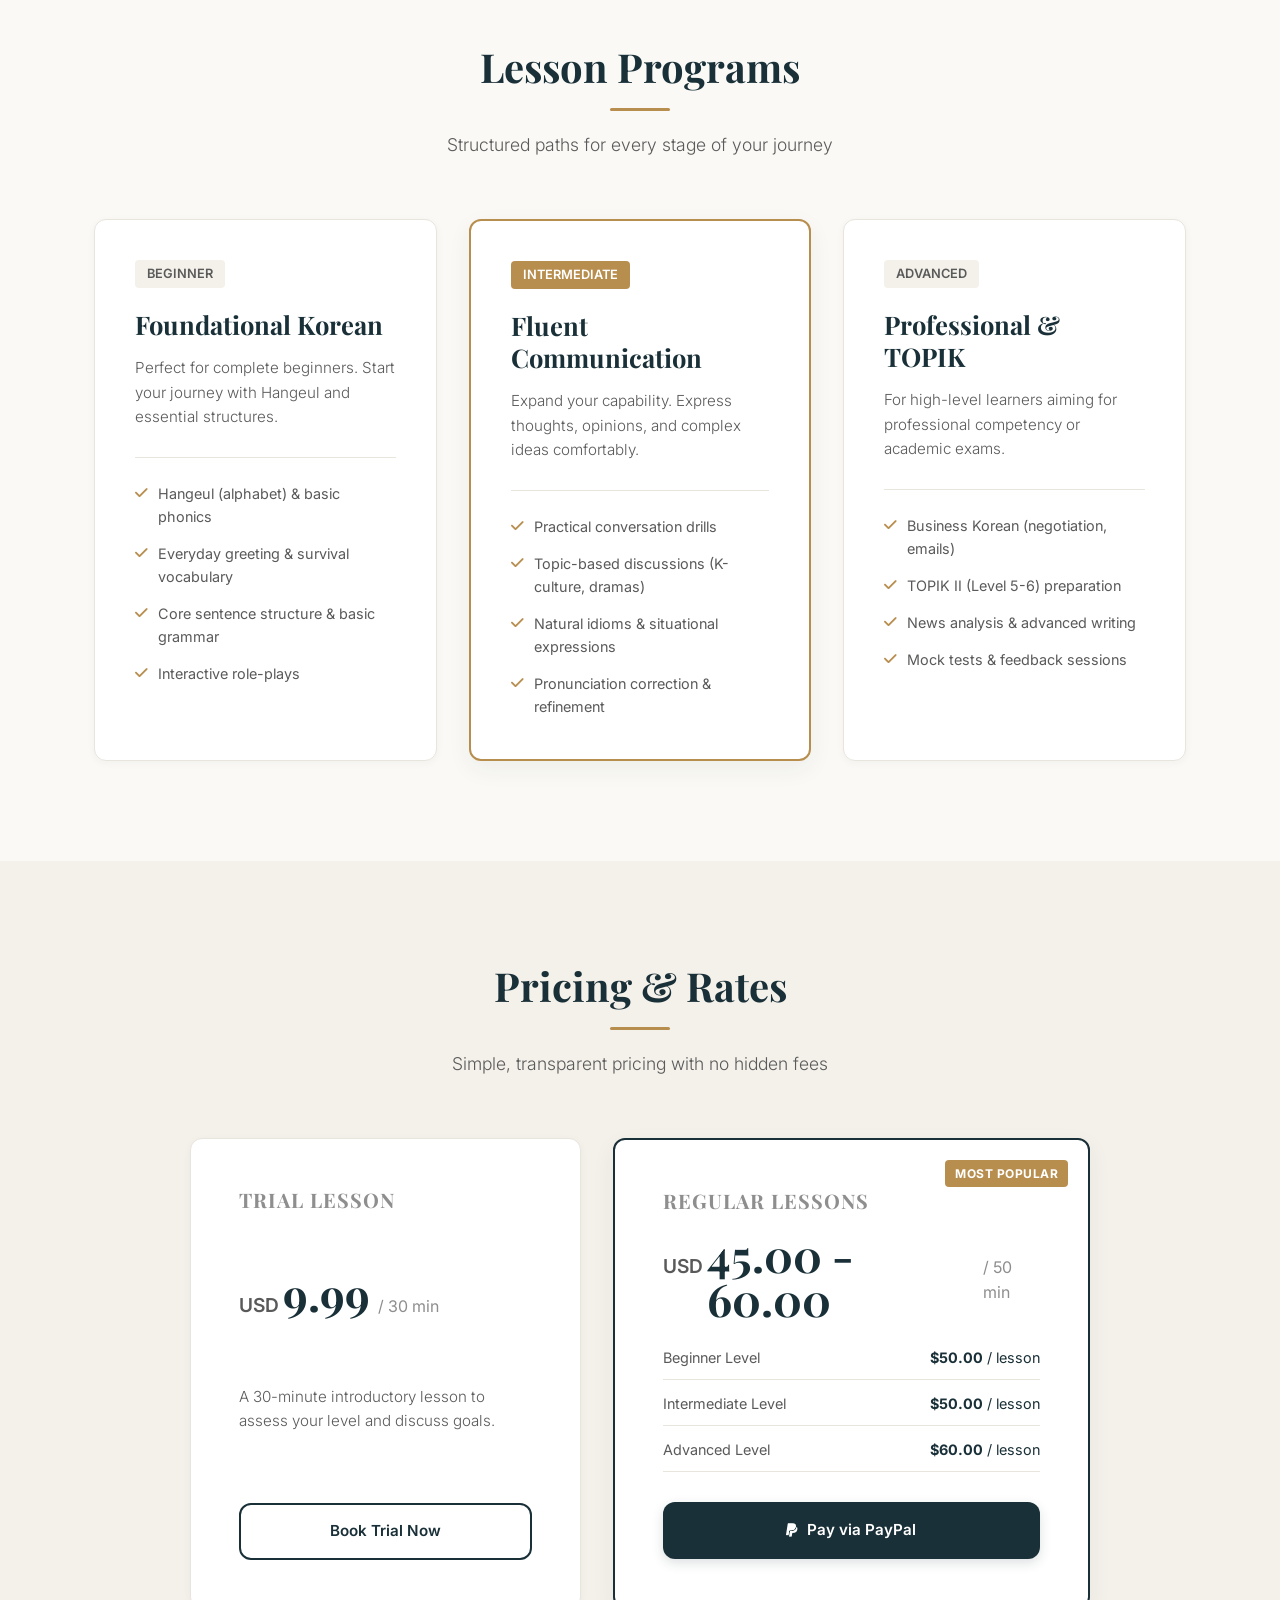
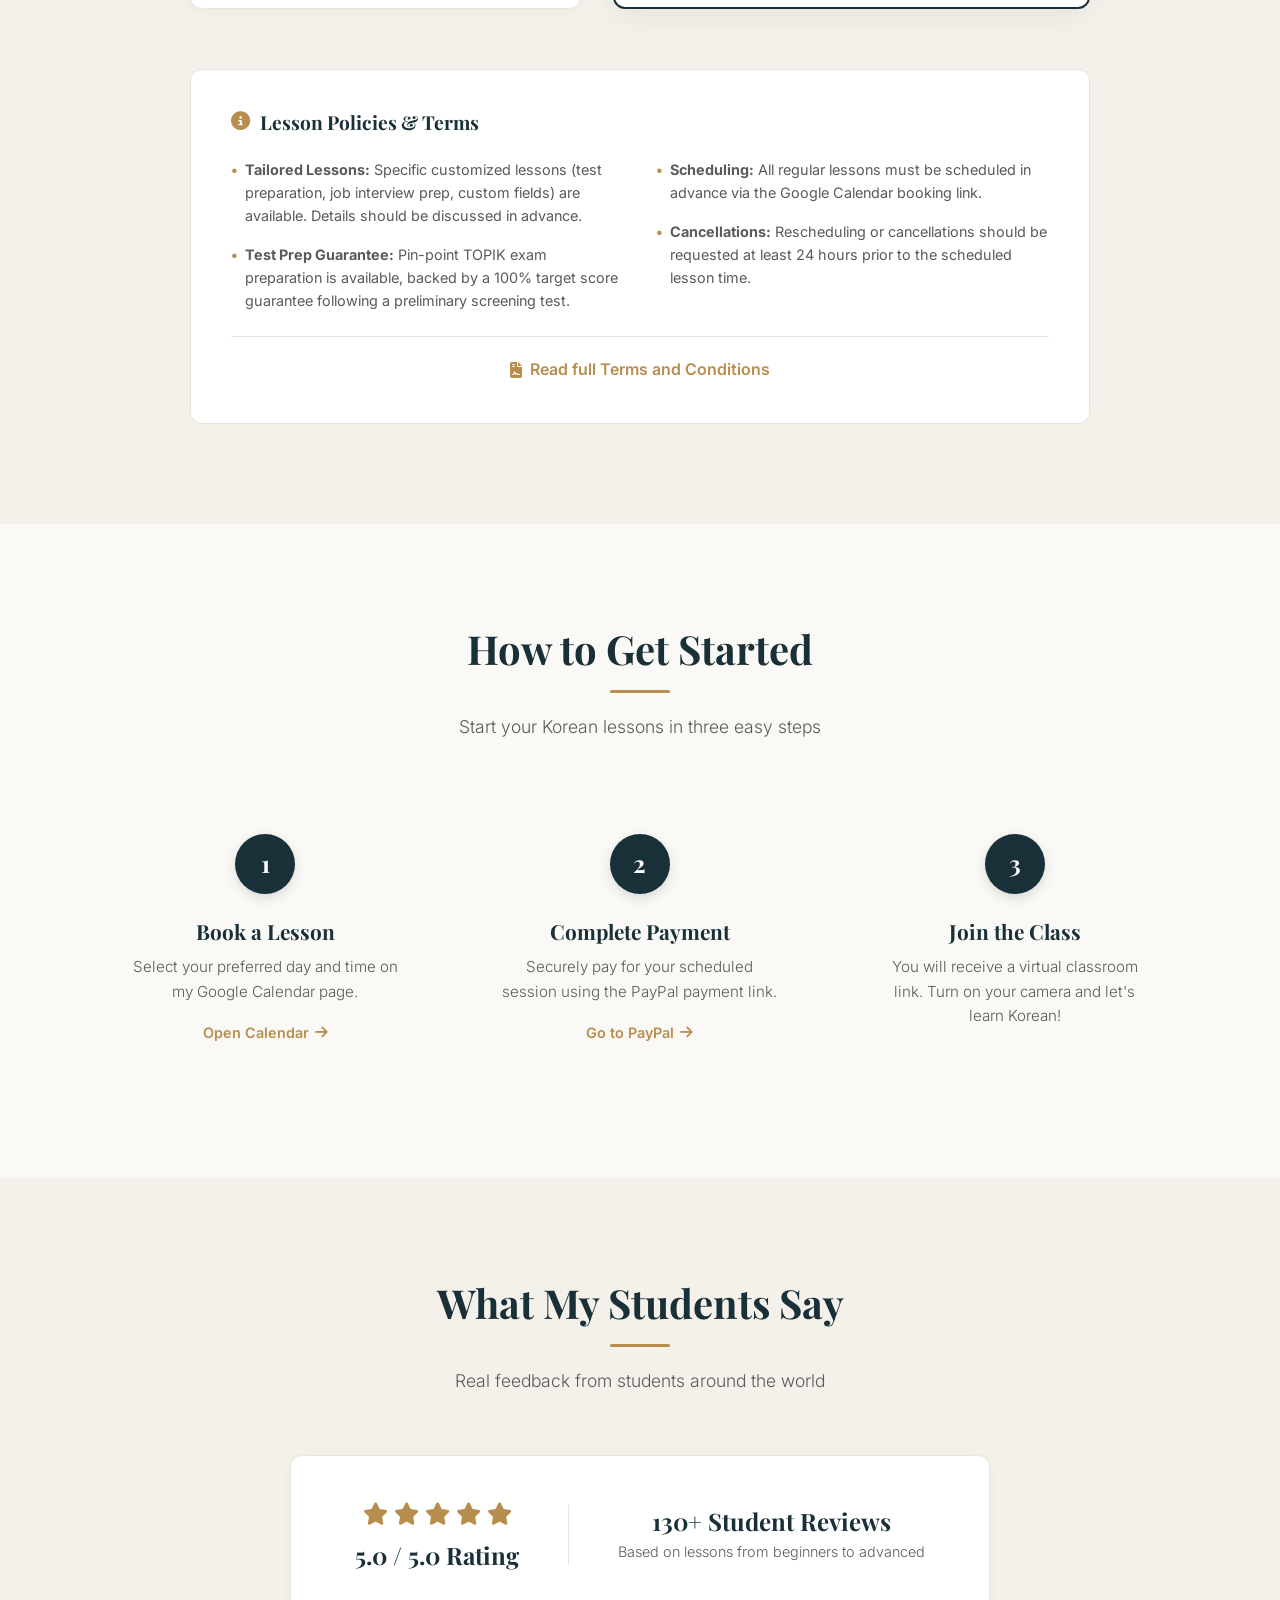
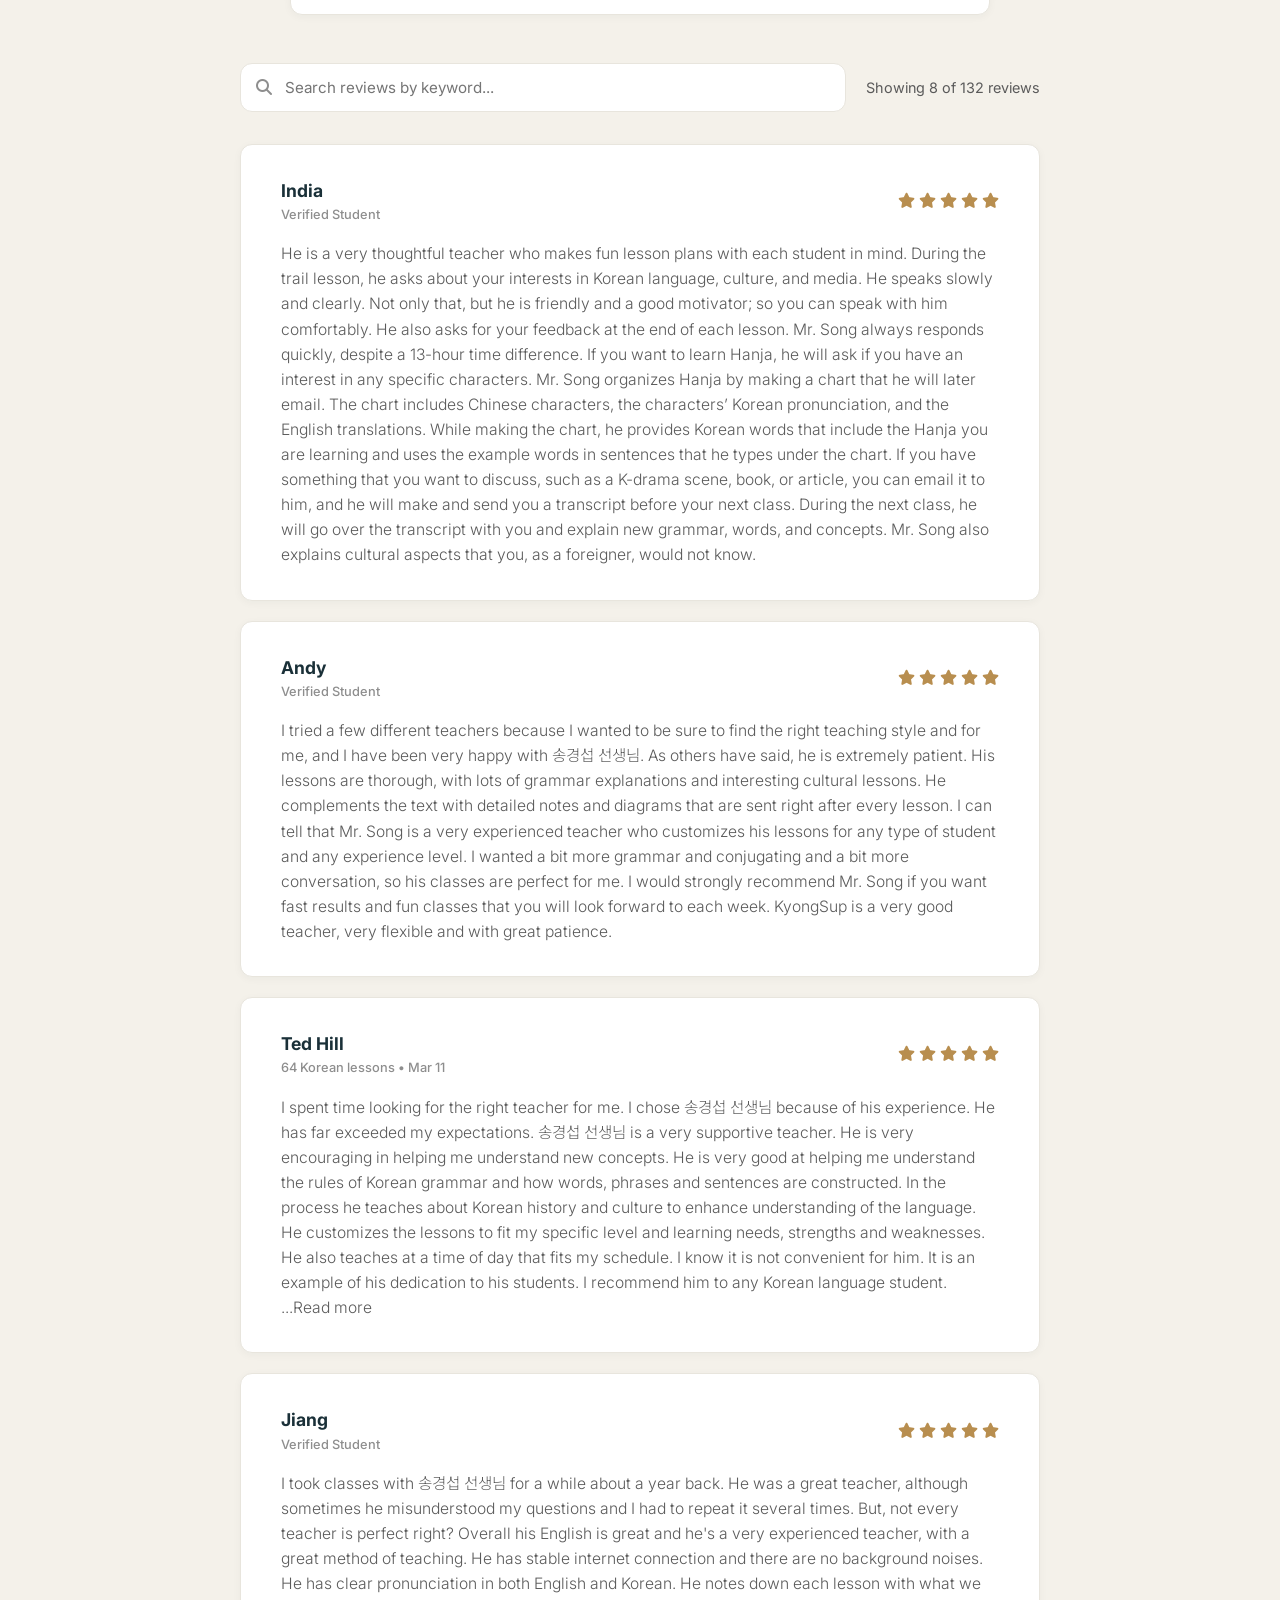
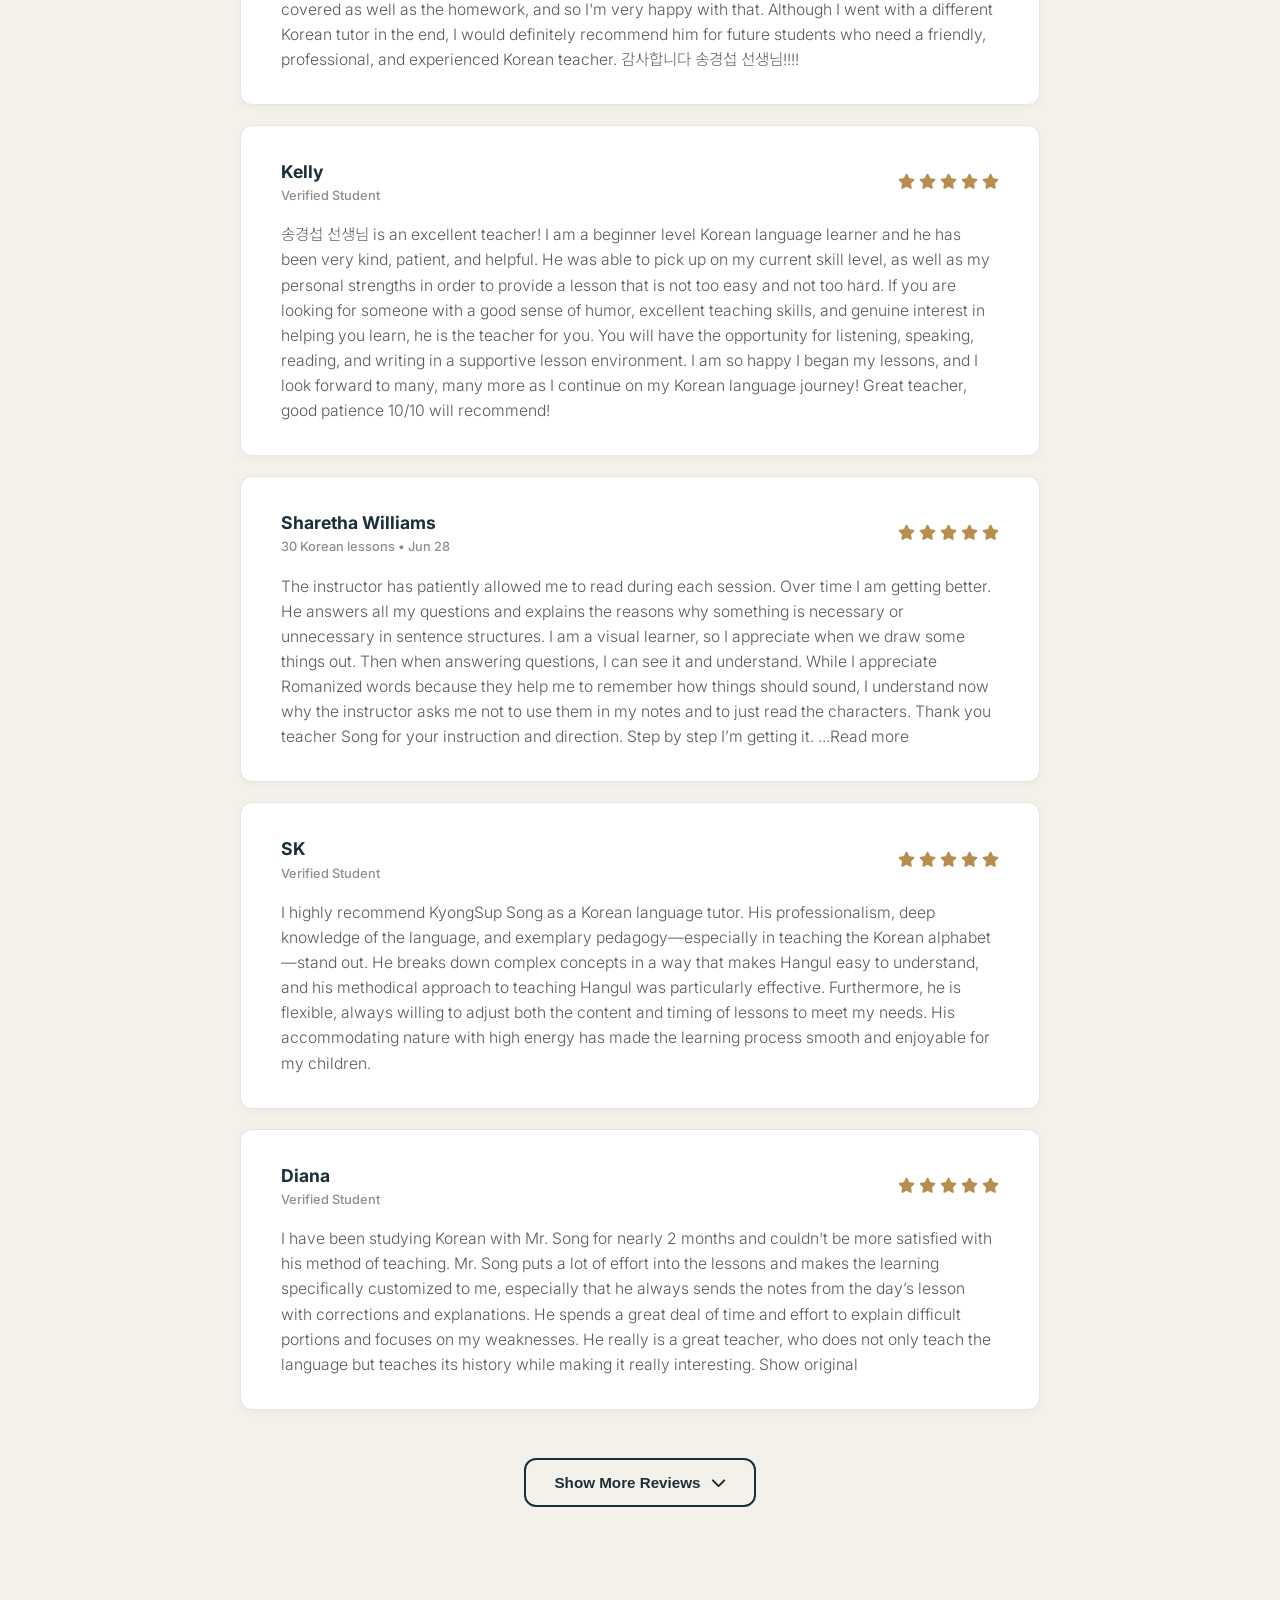
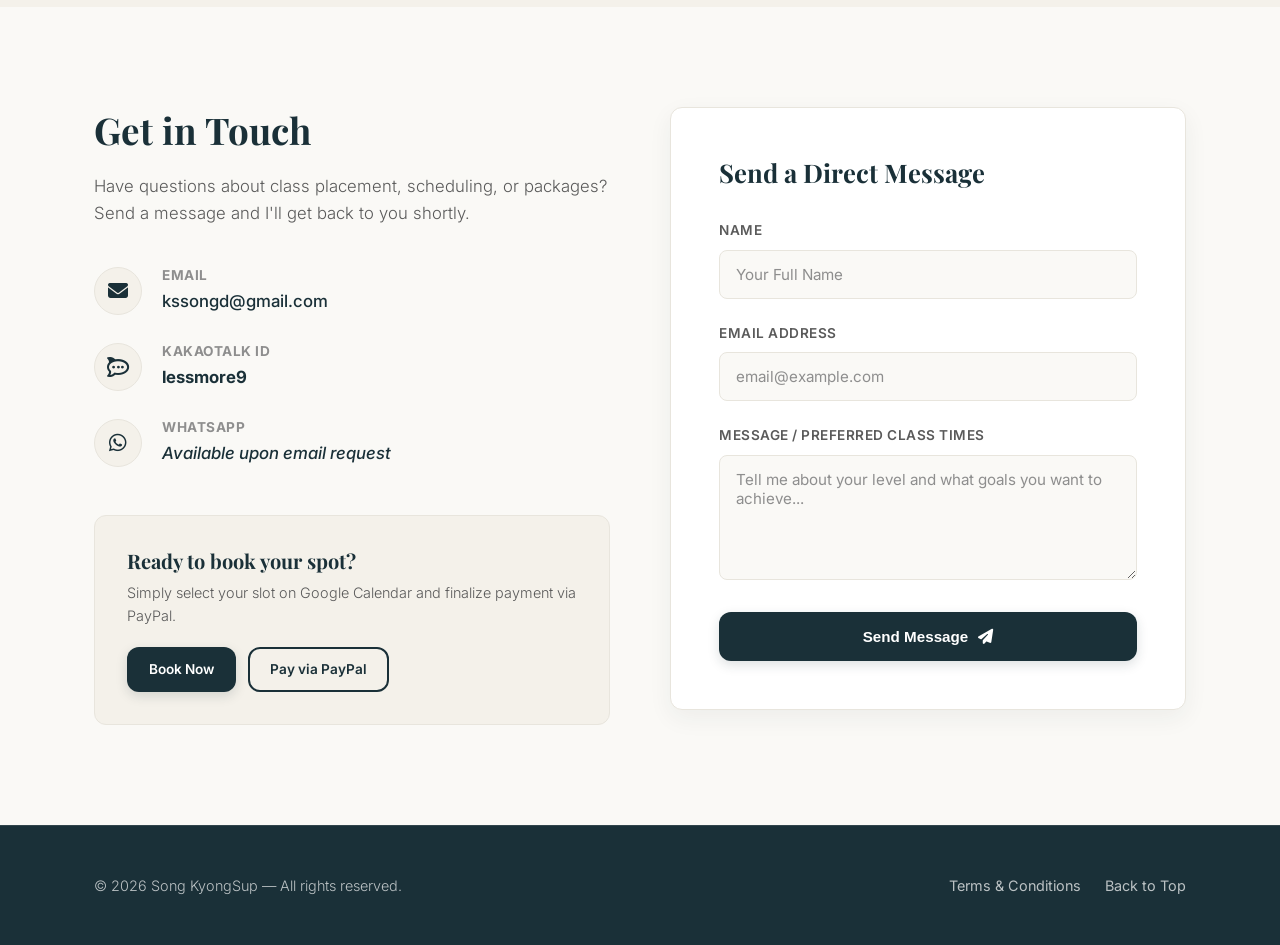
==== commit 488a317a: "Update index.html" ====
--- a/index.html
+++ b/index.html
@@ -62,7 +62,7 @@
                 <h1>Speak Korean <br><span class="highlight">with Confidence</span></h1>
                 <p class="hero-description">
                     Empathetic, structured, and customized lessons tailored precisely to your goals. 
-                    Whether you are starting with Hangul or preparing for TOPIK II and business negotiation, 
+                    Whether you are starting with Hangeul or preparing for TOPIK II and business negotiation, 
                     learn standard Korean with a top-tier teacher.
                 </p>
                 <div class="stats-grid">
@@ -135,9 +135,9 @@
                 <div class="program-card">
                     <div class="program-badge">Beginner</div>
                     <h3>Foundational Korean</h3>
-                    <p class="program-desc">Perfect for complete beginners. Start your journey with Hangul and essential structures.</p>
+                    <p class="program-desc">Perfect for complete beginners. Start your journey with Hangeul and essential structures.</p>
                     <ul class="program-features">
-                        <li><i class="fa-solid fa-check"></i> Hangul (alphabet) & basic phonics</li>
+                        <li><i class="fa-solid fa-check"></i> Hangeul (alphabet) & basic phonics</li>
                         <li><i class="fa-solid fa-check"></i> Everyday greeting & survival vocabulary</li>
                         <li><i class="fa-solid fa-check"></i> Core sentence structure & basic grammar</li>
                         <li><i class="fa-solid fa-check"></i> Interactive role-plays</li>
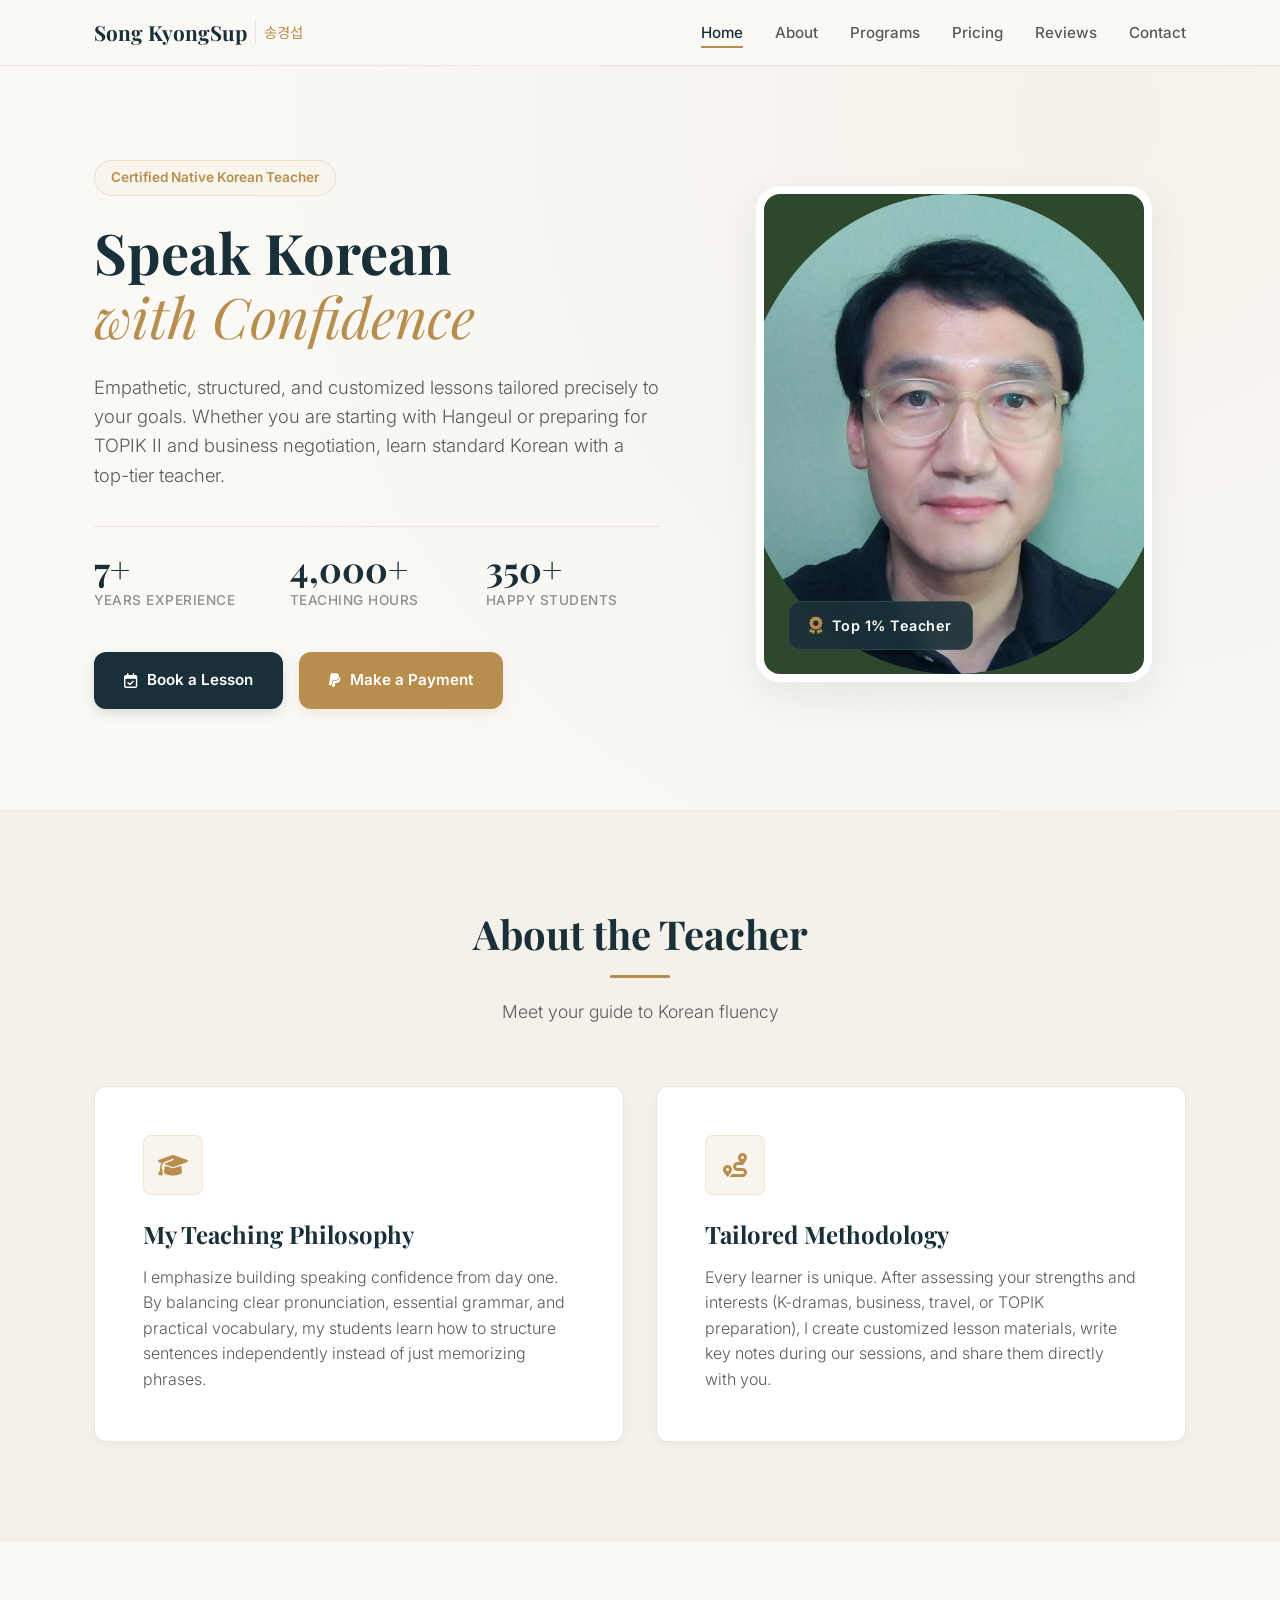
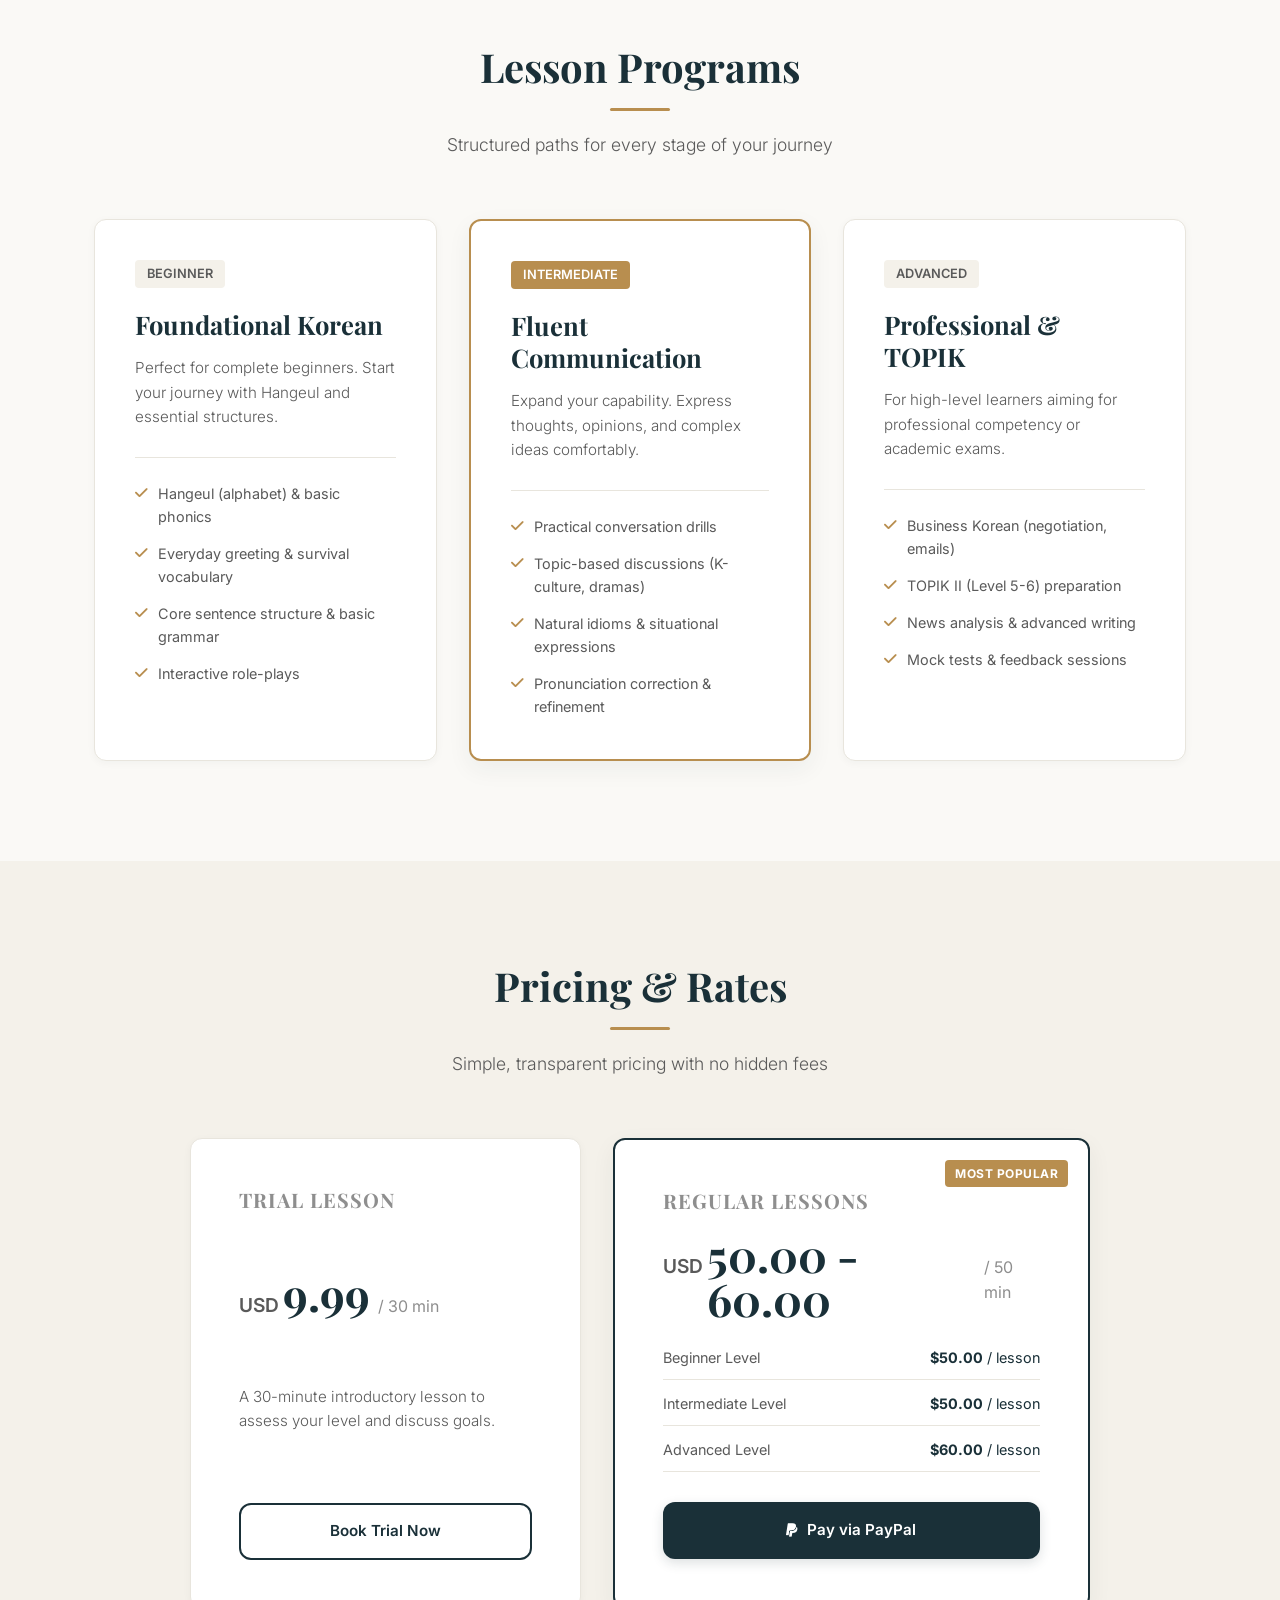
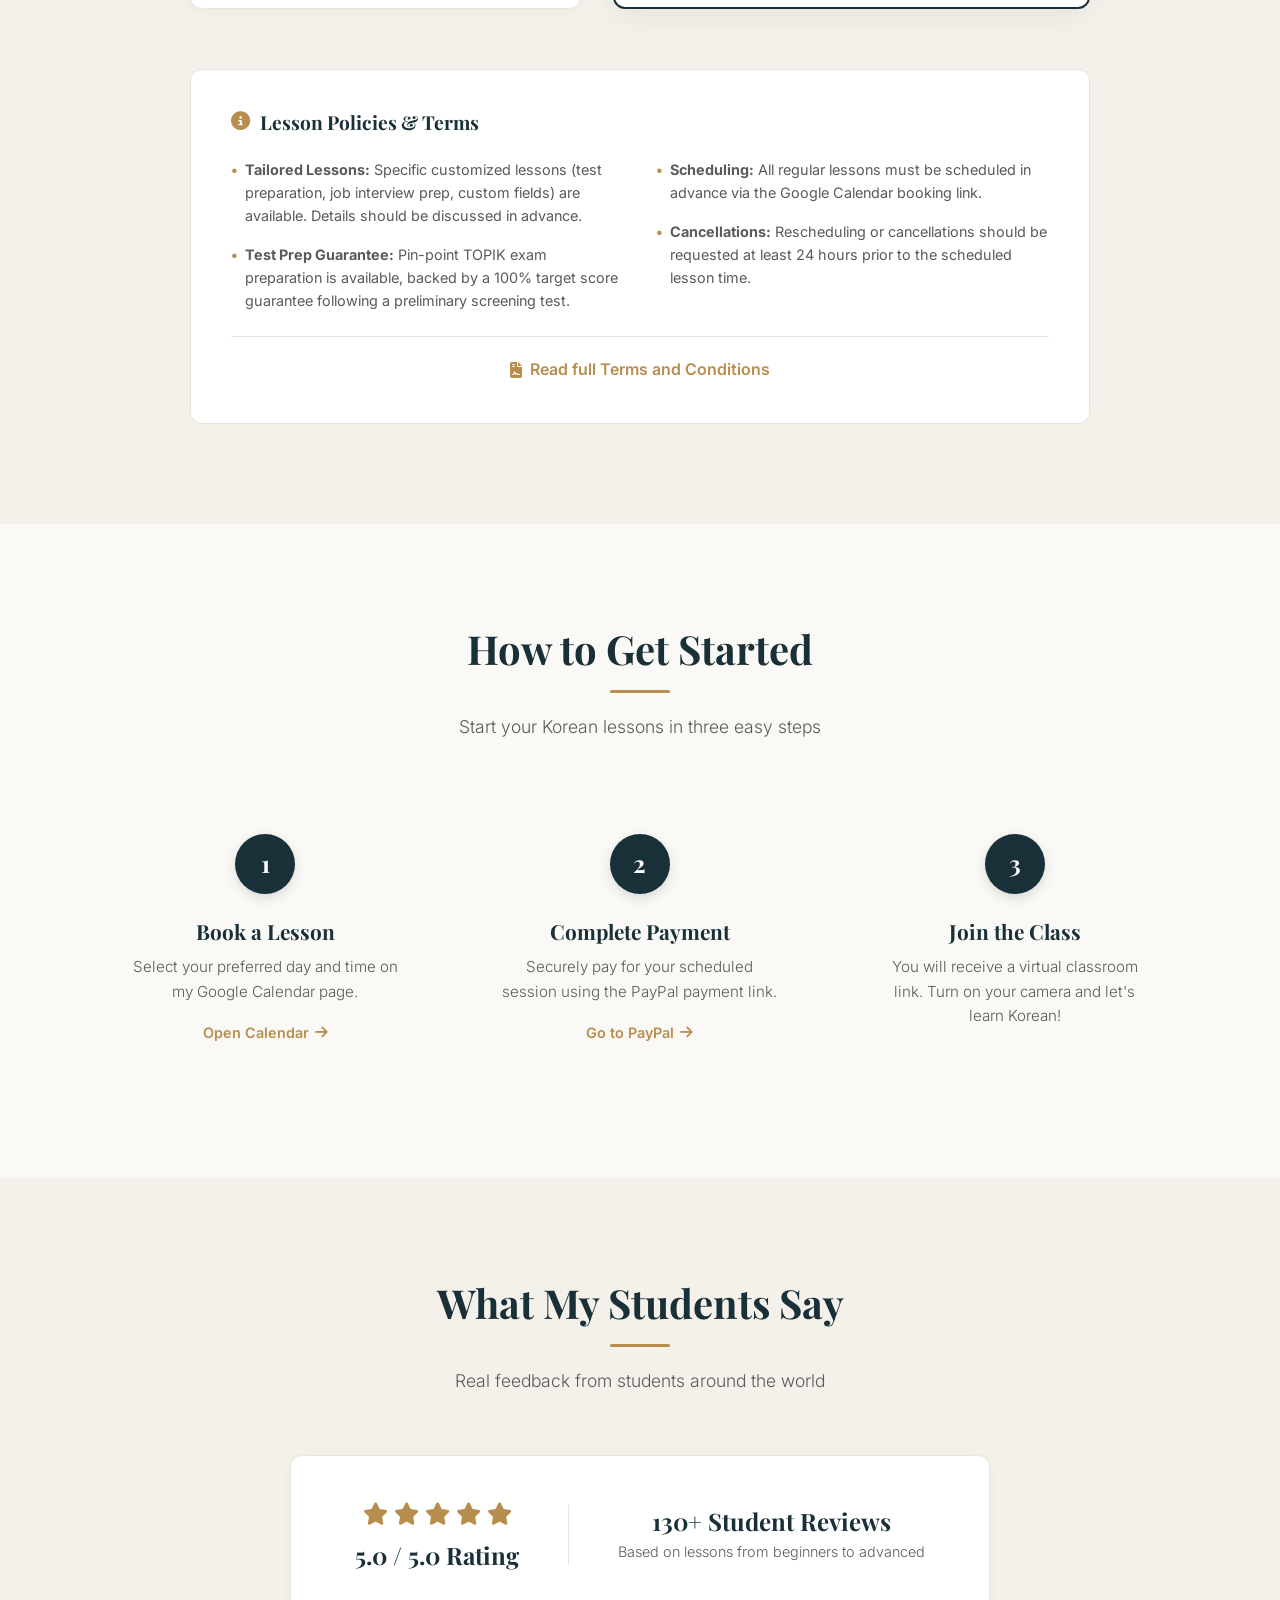
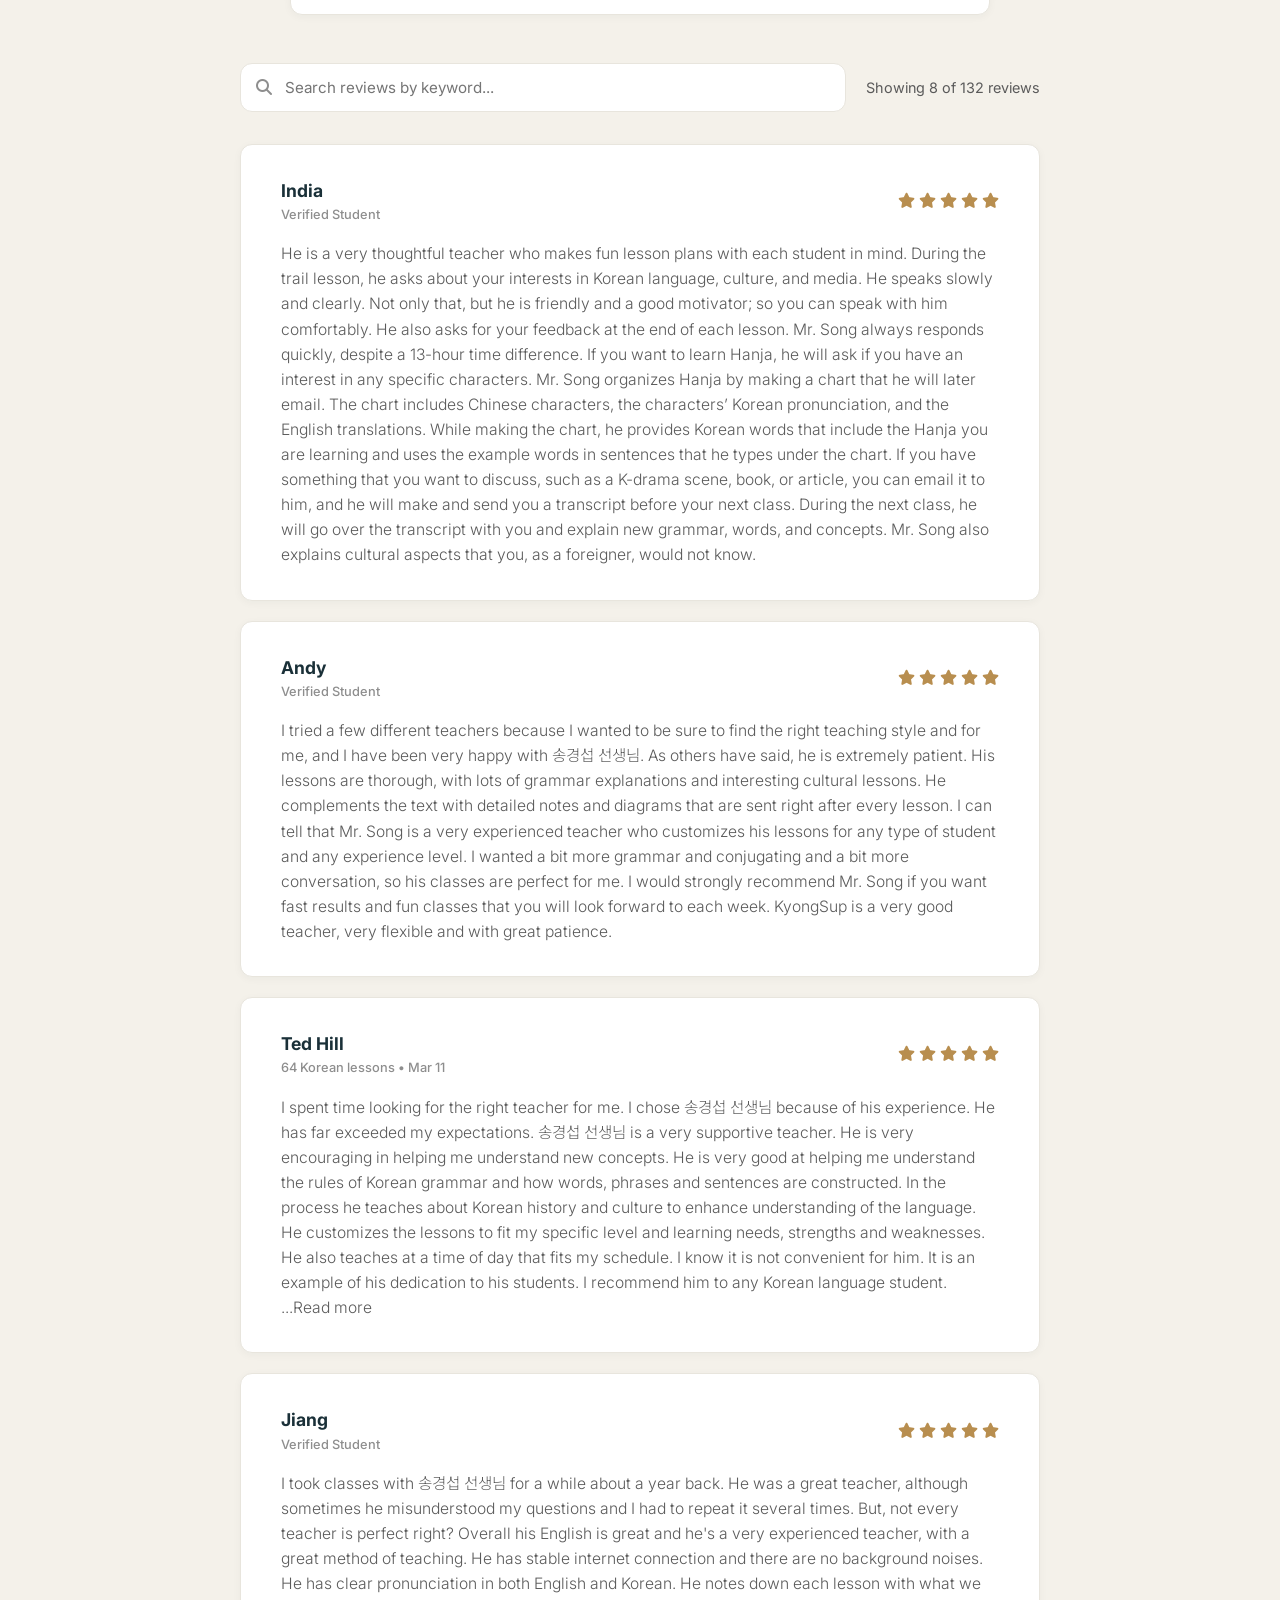
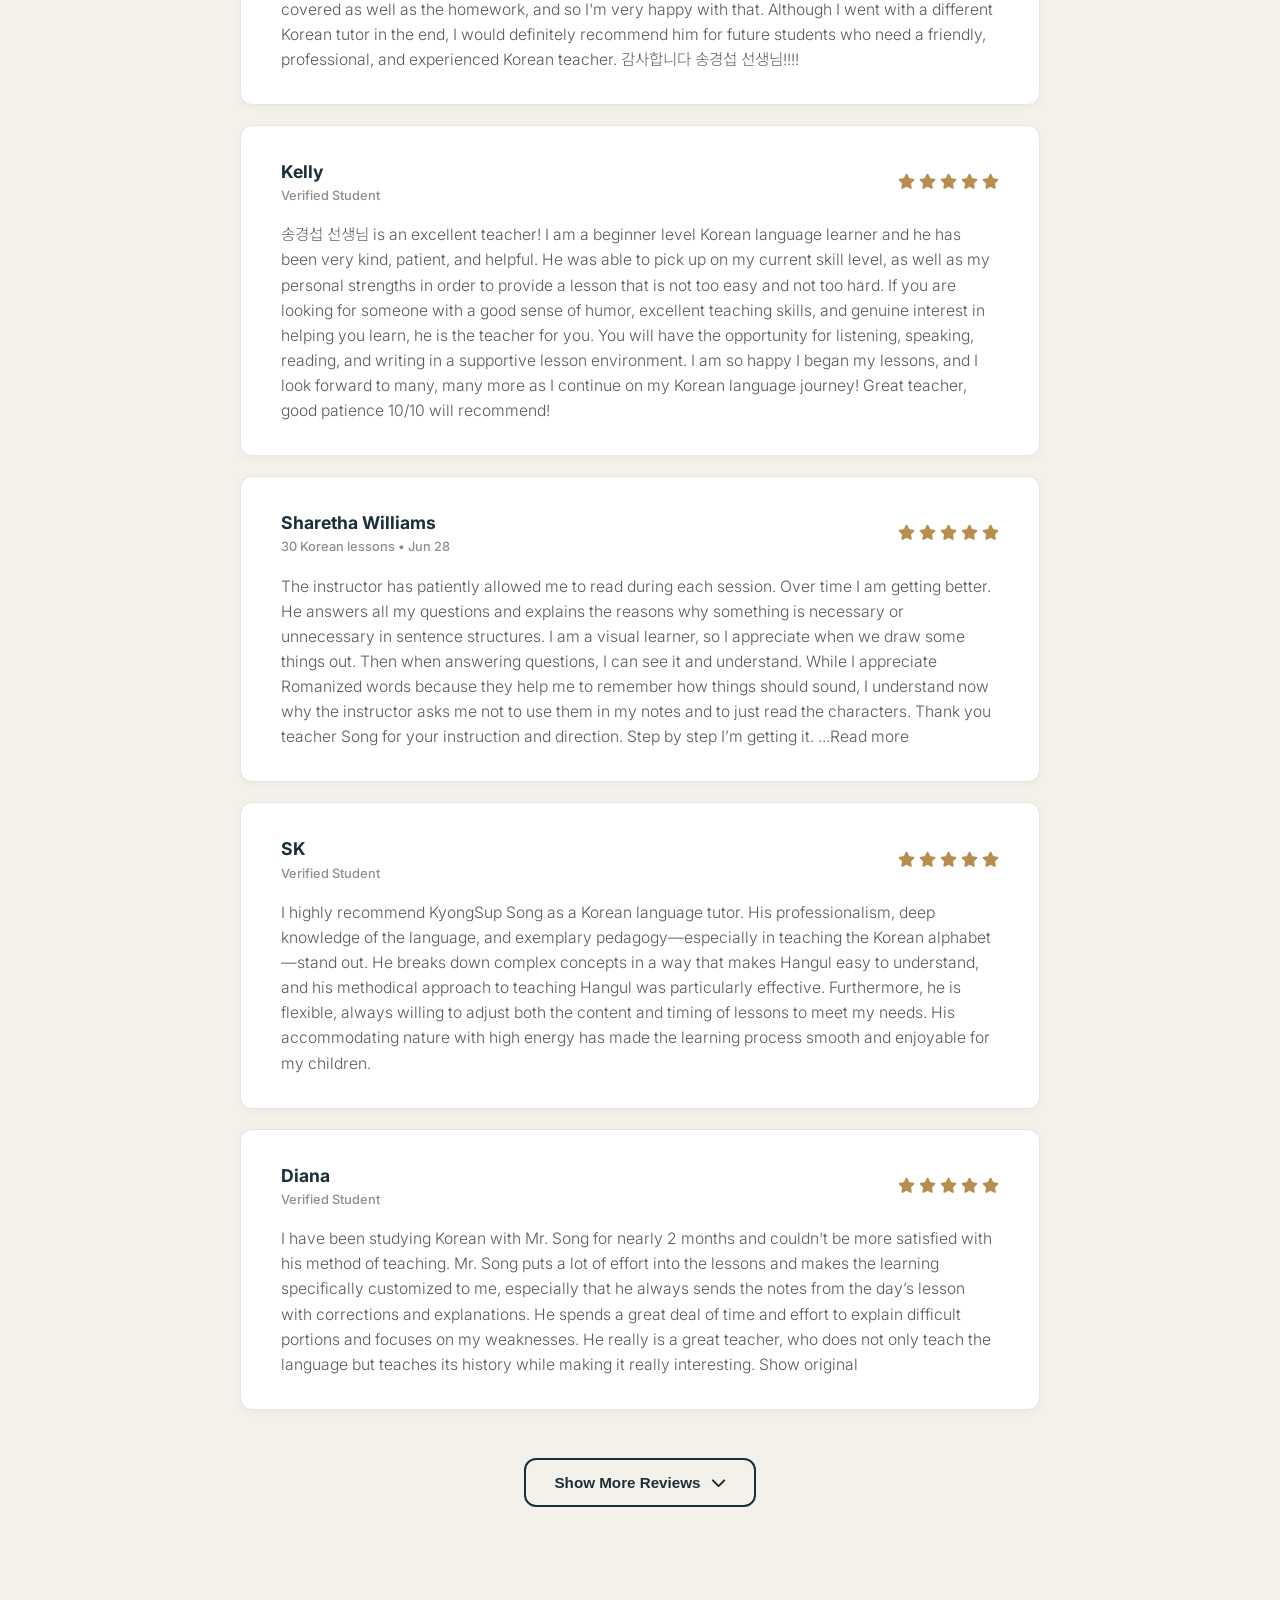
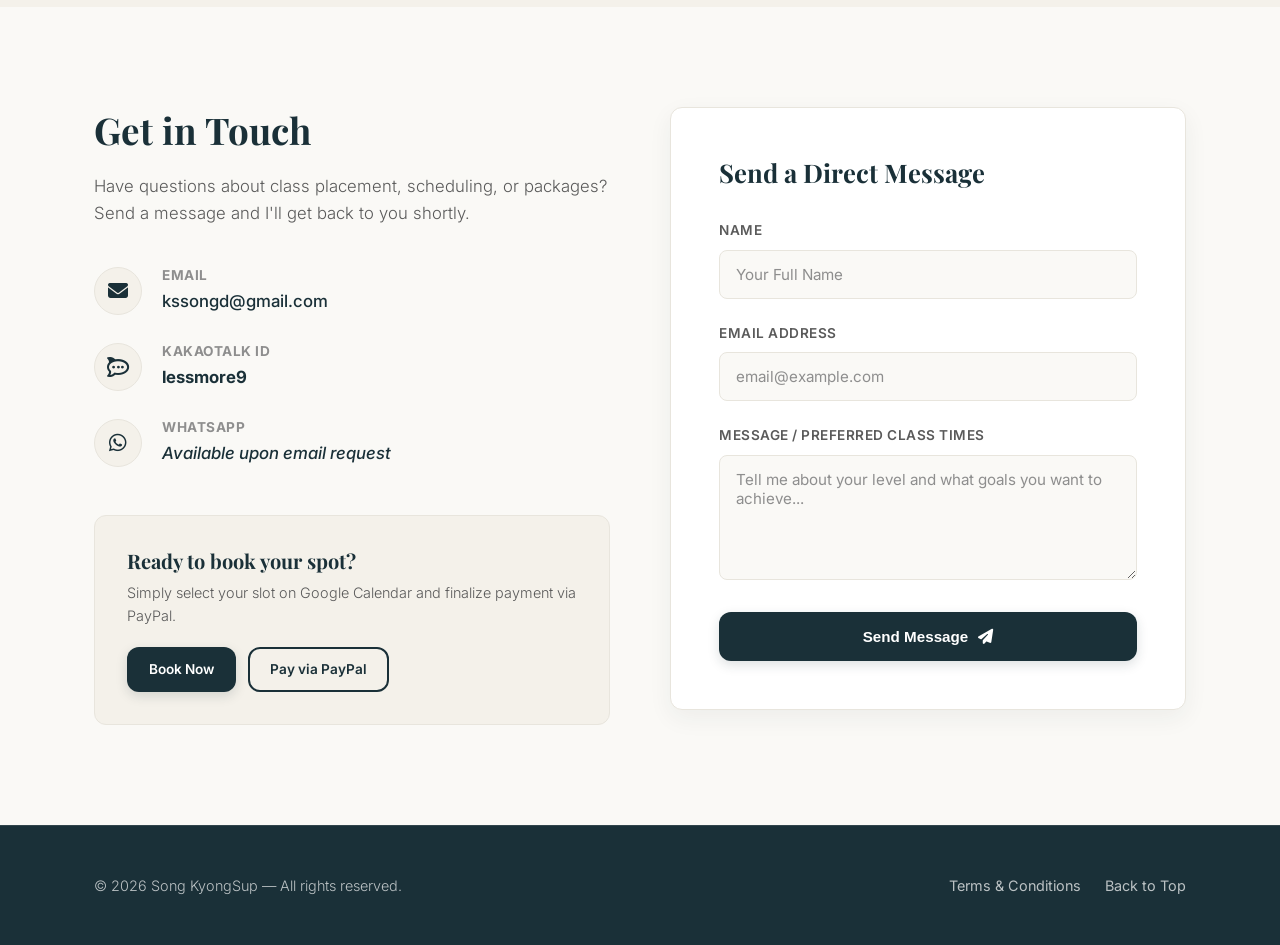
==== commit f56e2d7c: "Update lesson price range in index.html" ====
--- a/index.html
+++ b/index.html
@@ -197,7 +197,7 @@
                     <h4>Regular Lessons</h4>
                     <div class="price-wrapper">
                         <span class="currency">USD</span>
-                        <span class="amount">45.00 - 60.00</span>
+                        <span class="amount">50.00 - 60.00</span>
                         <span class="period">/ 50 min</span>
                     </div>
                     <div class="pricing-table-mini">
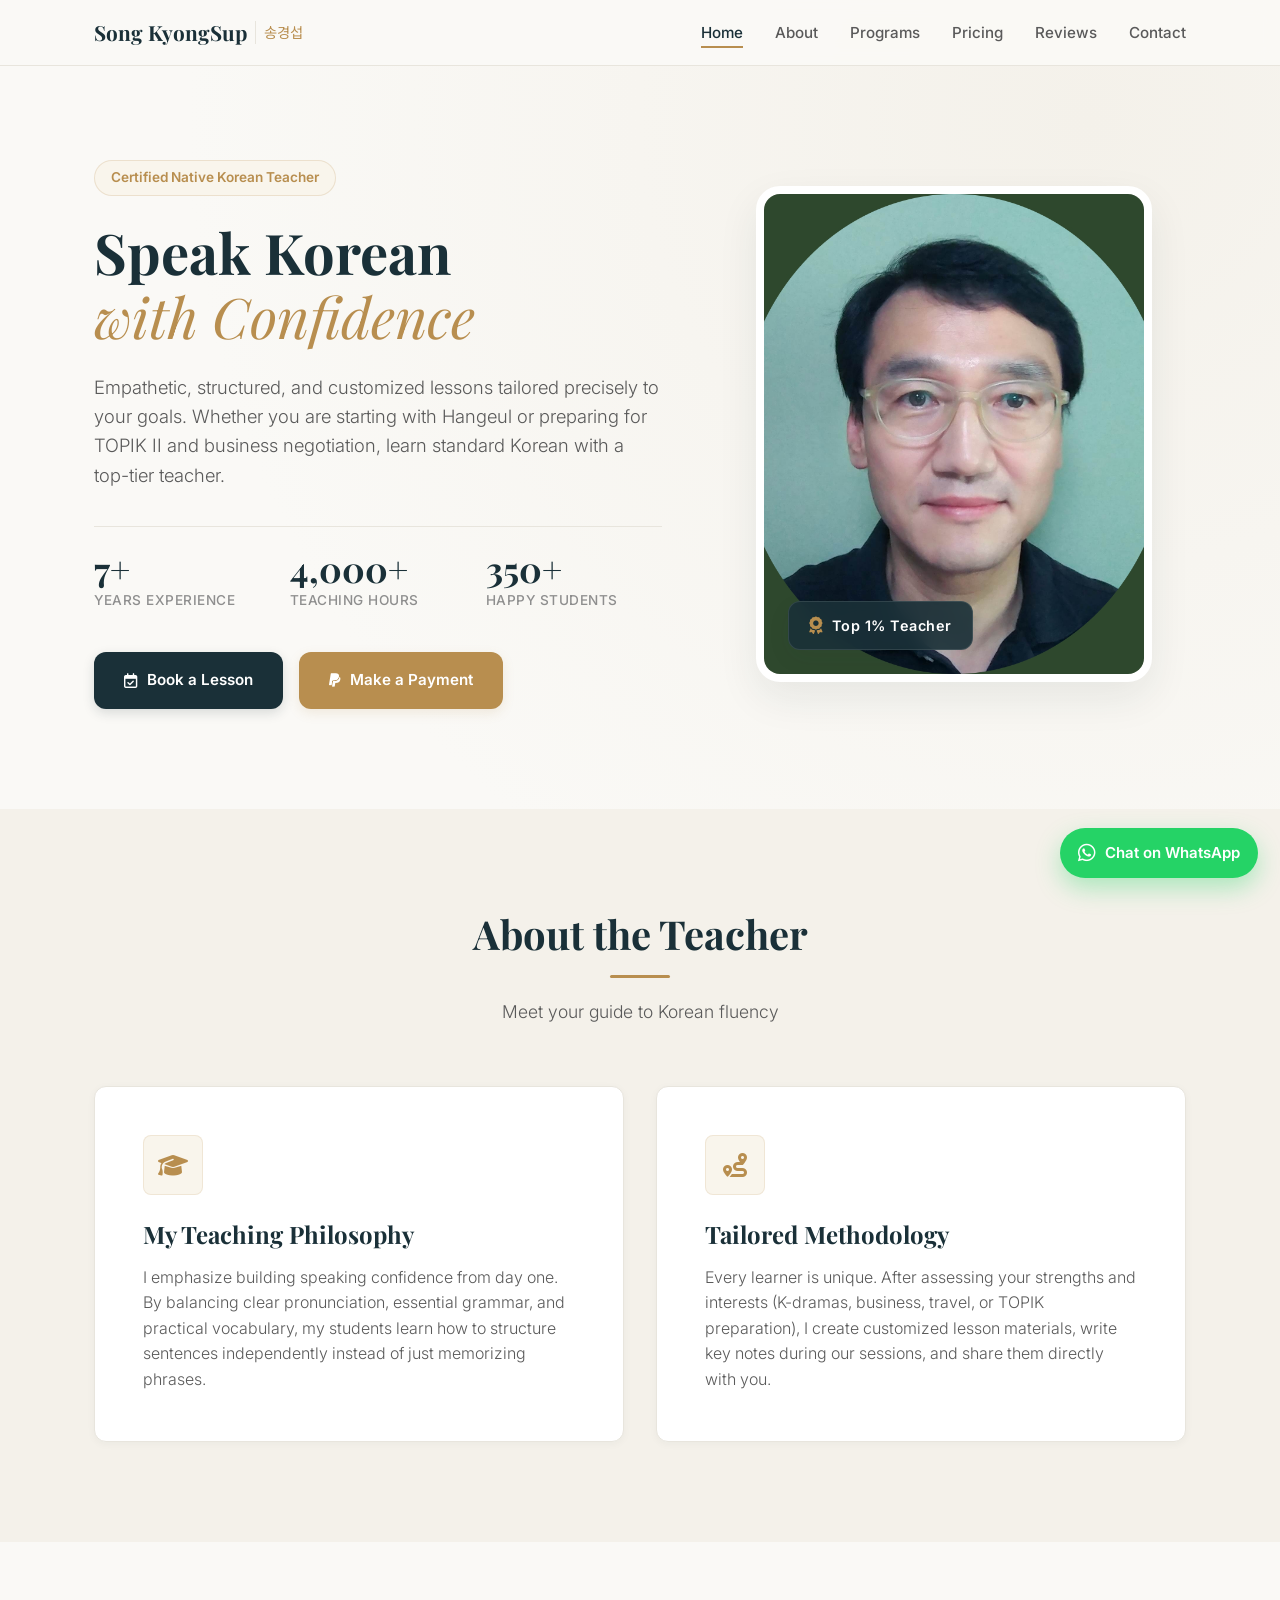
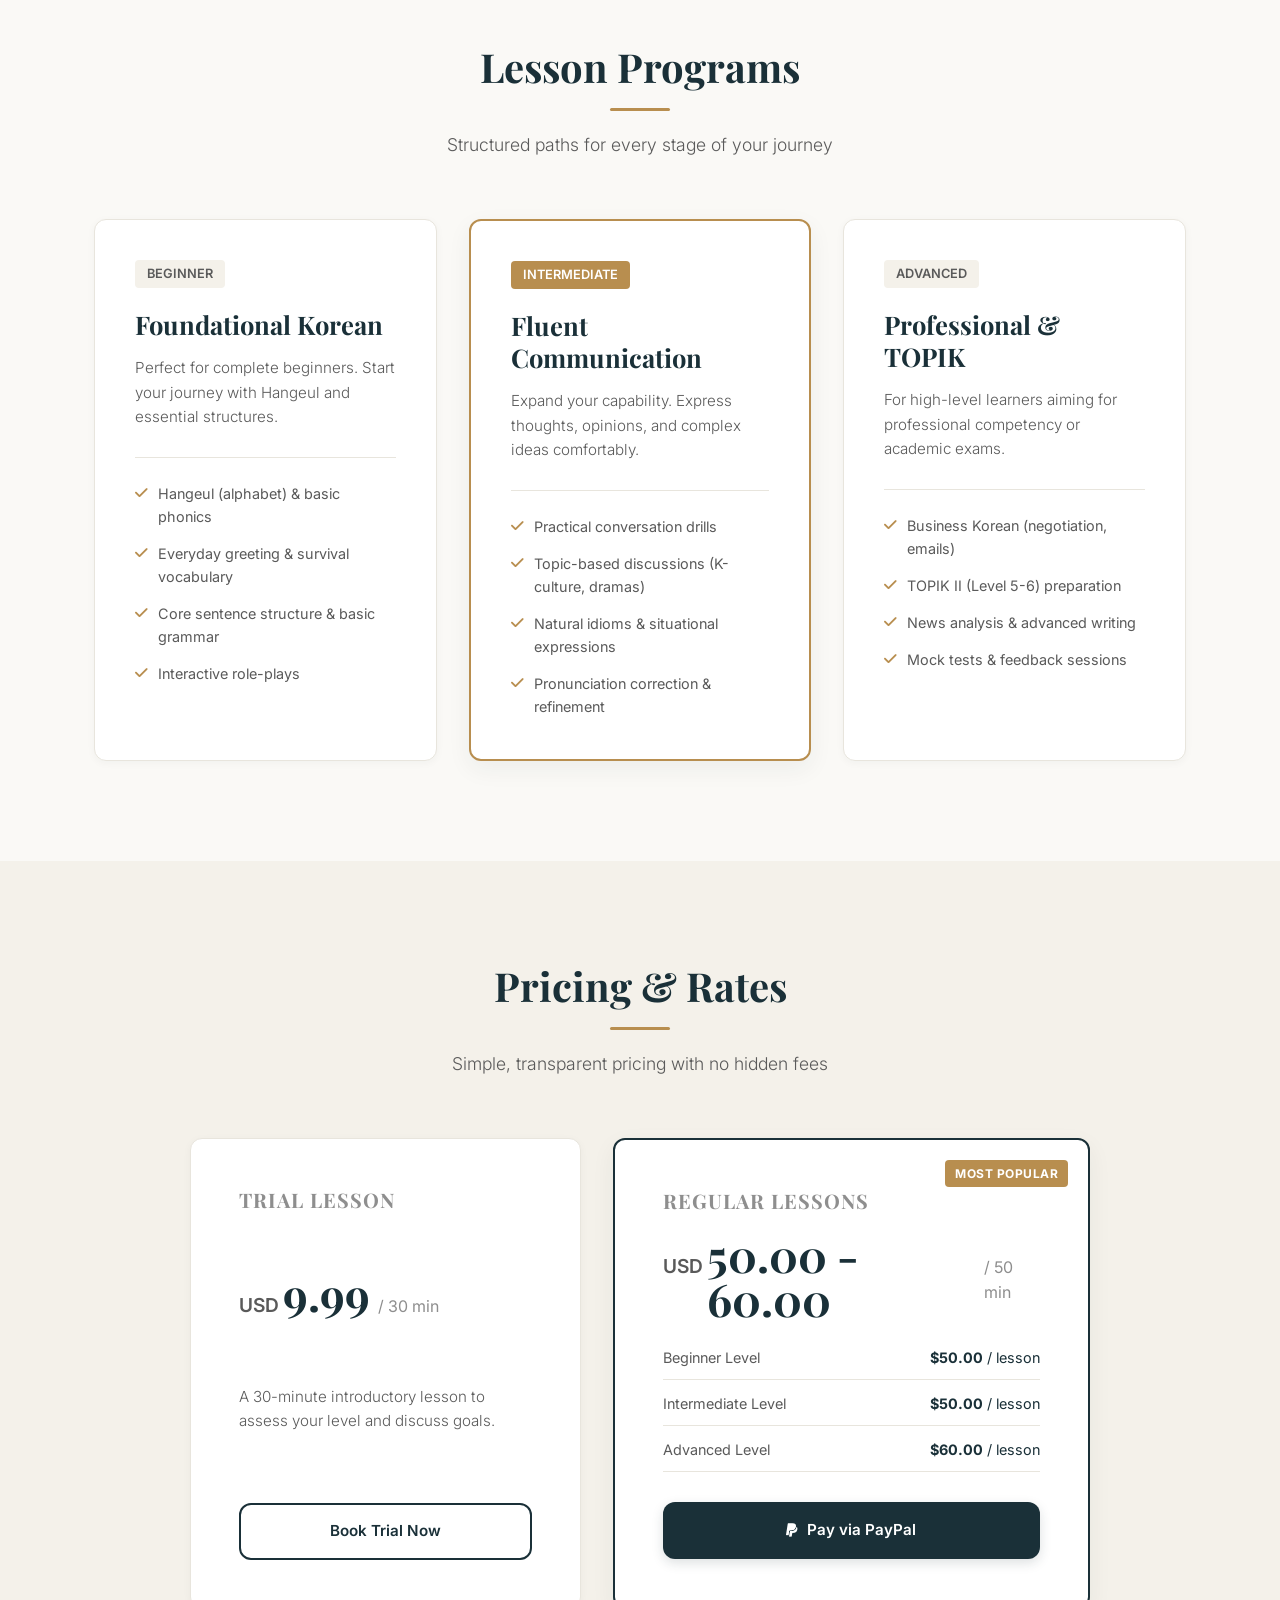
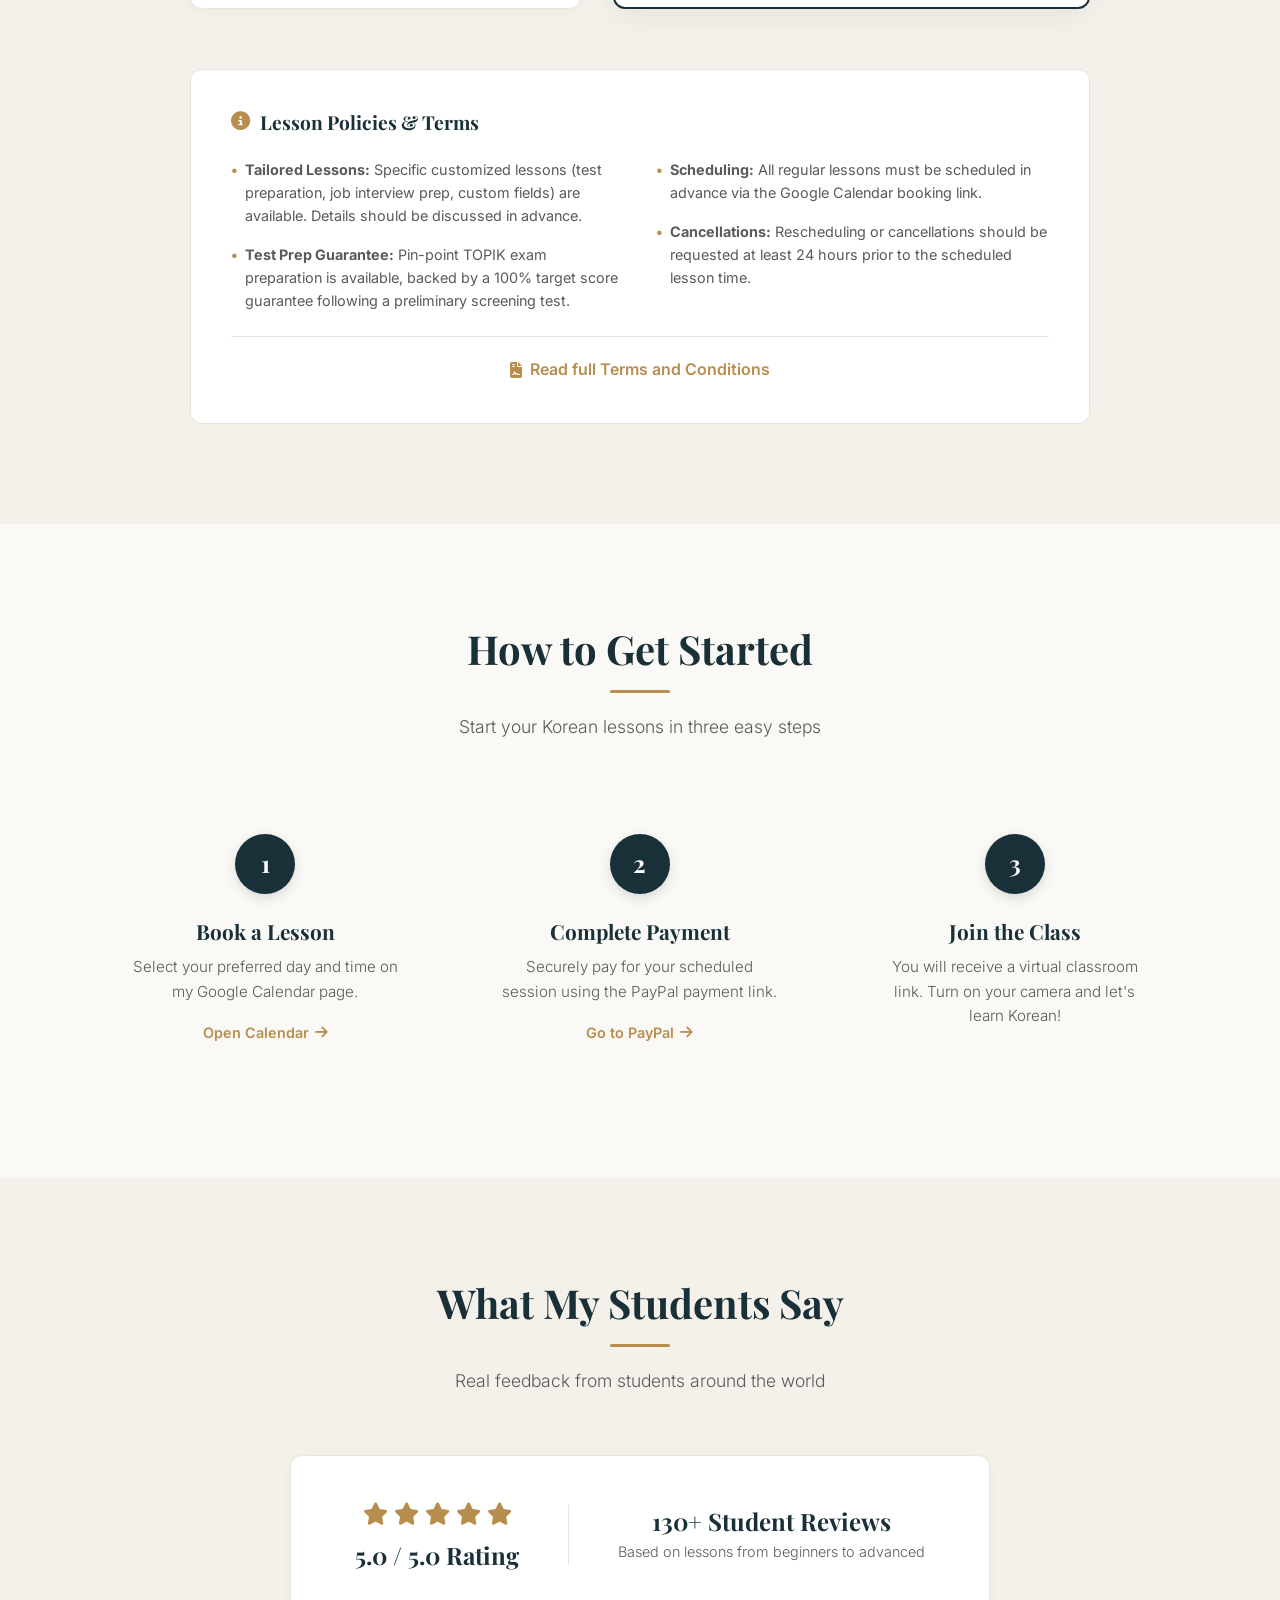
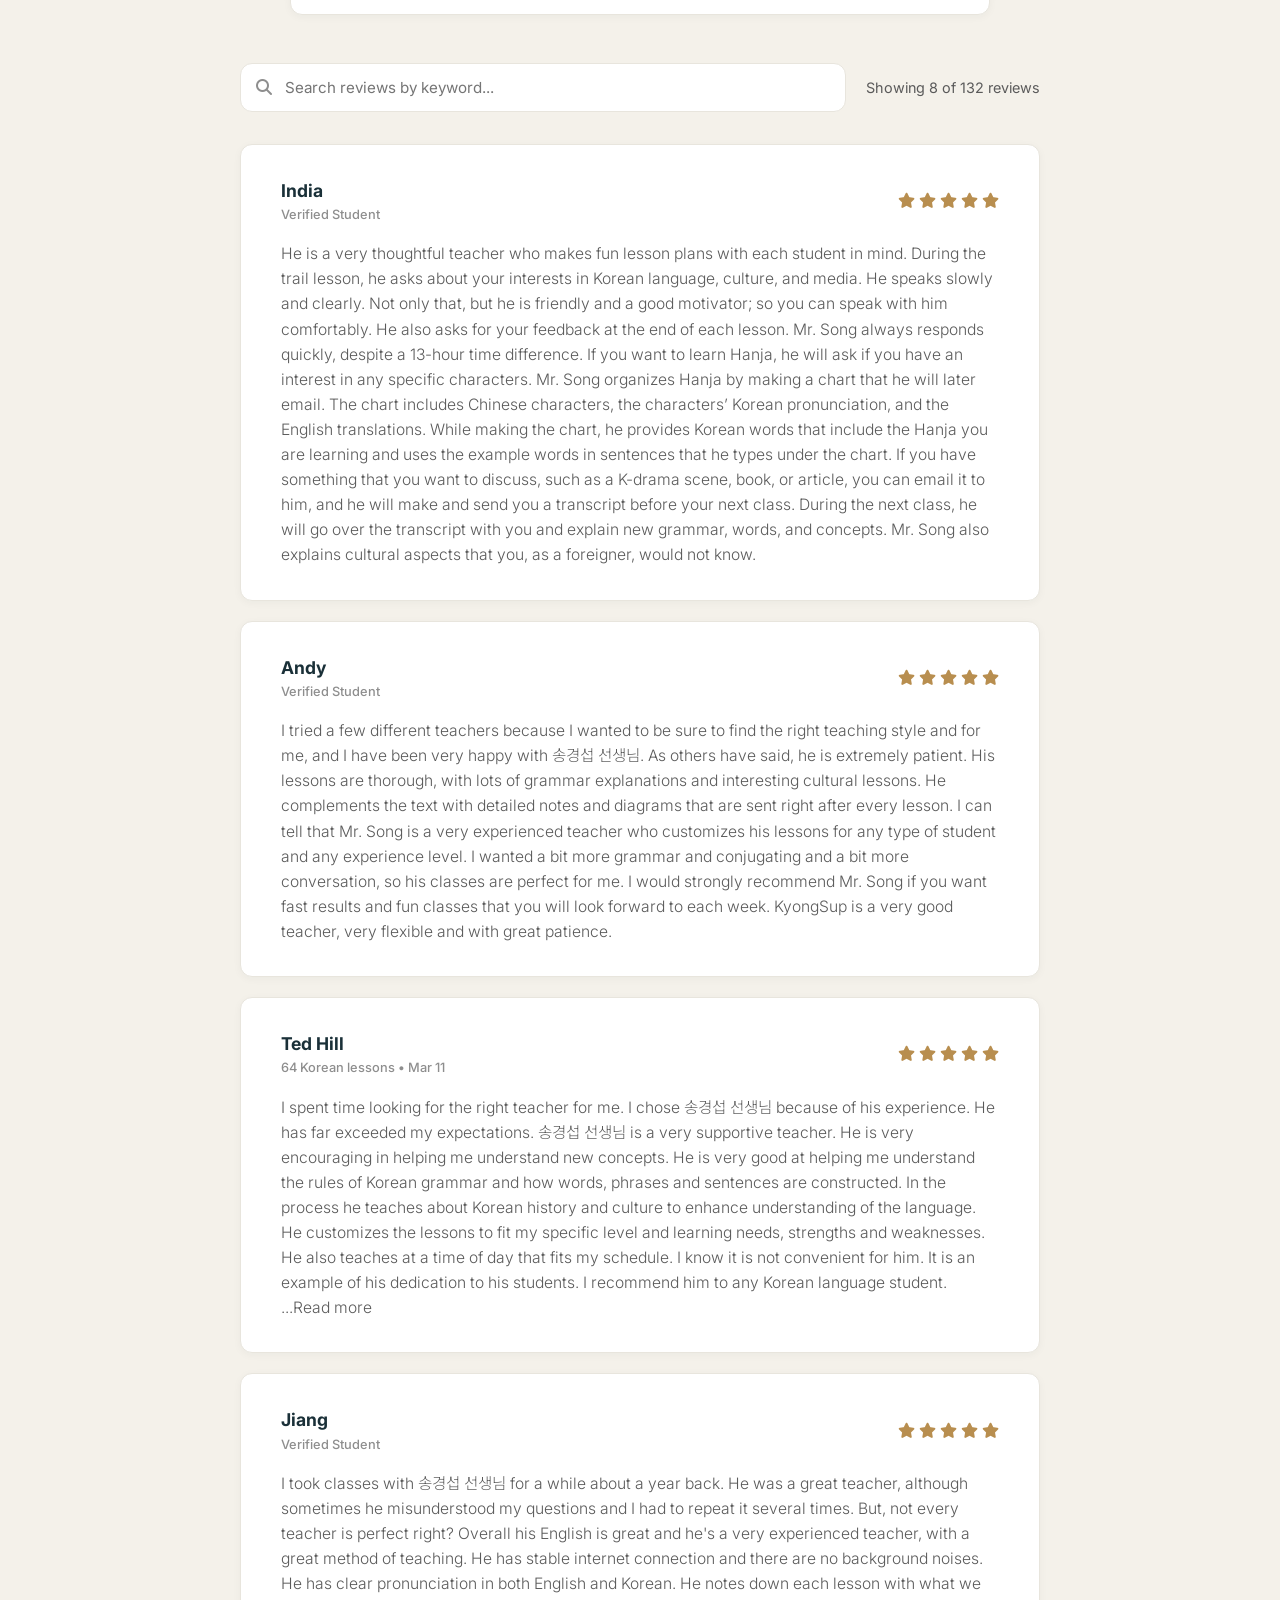
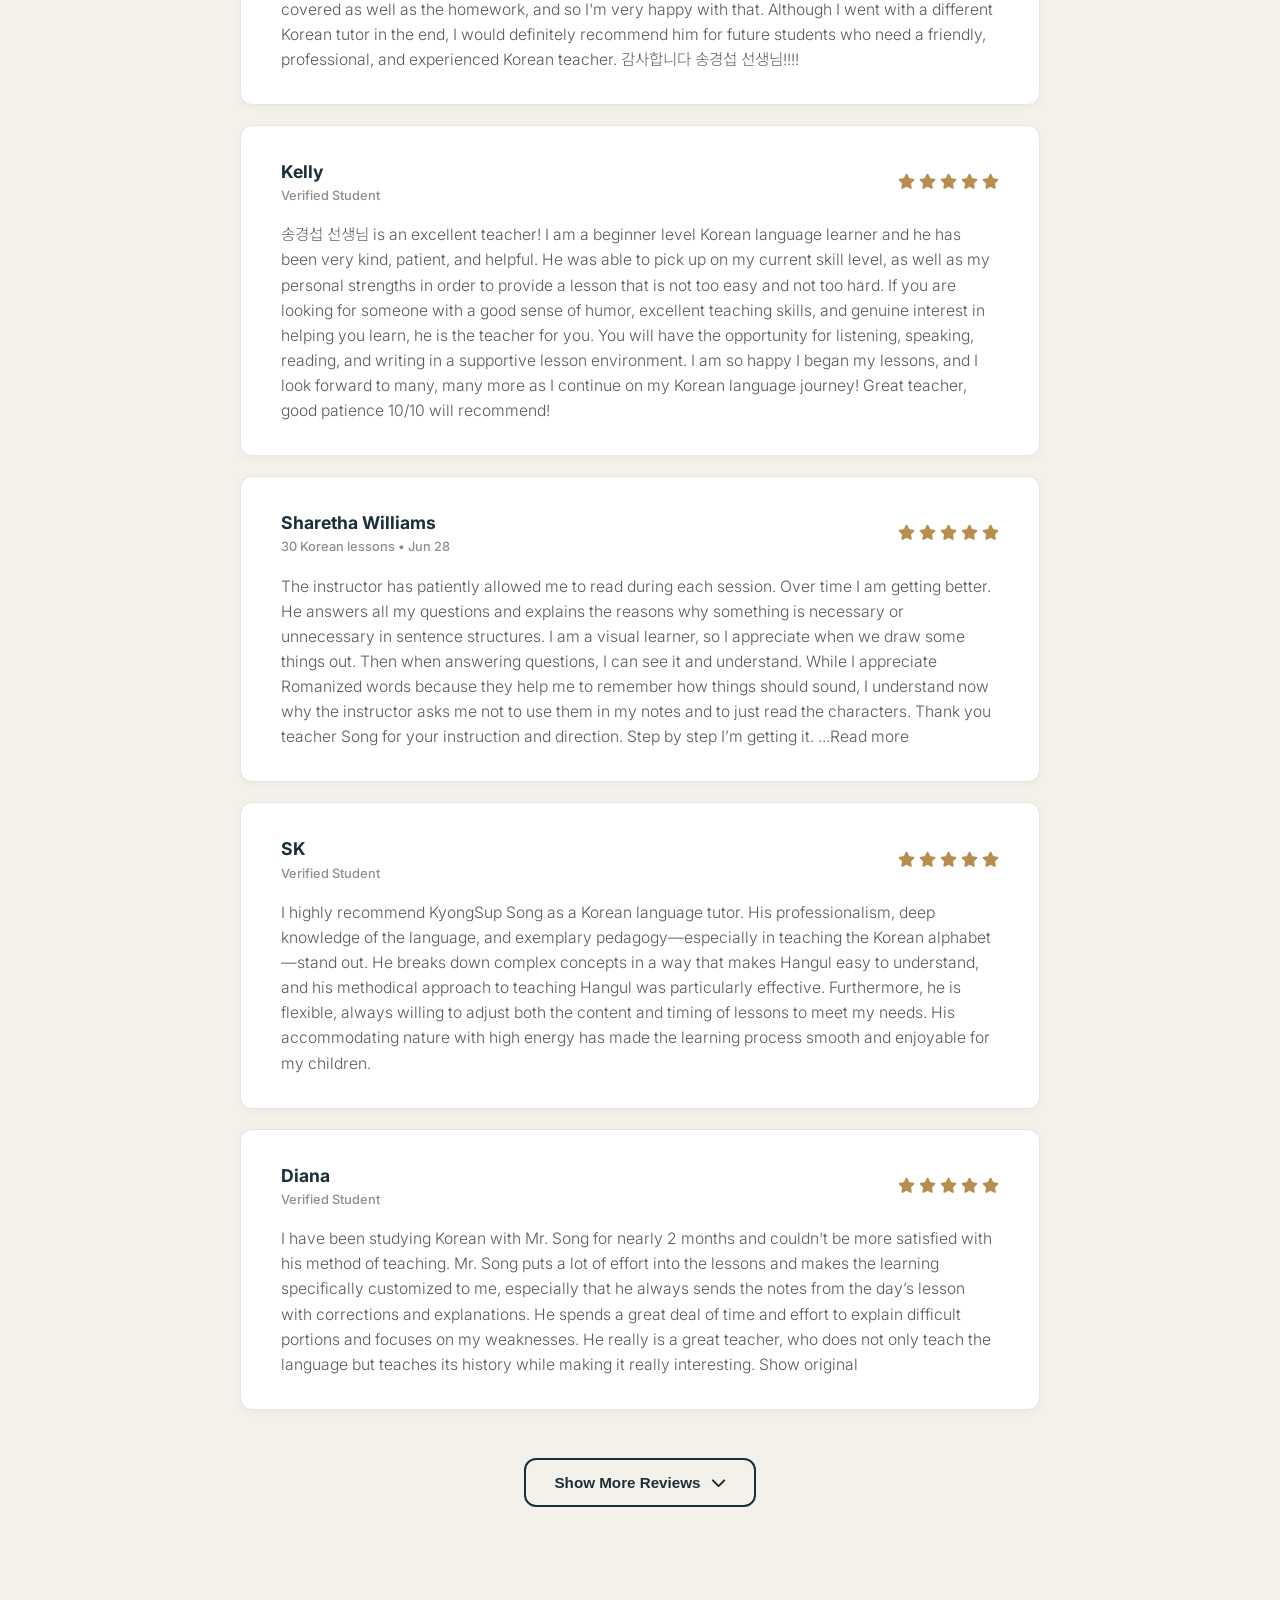
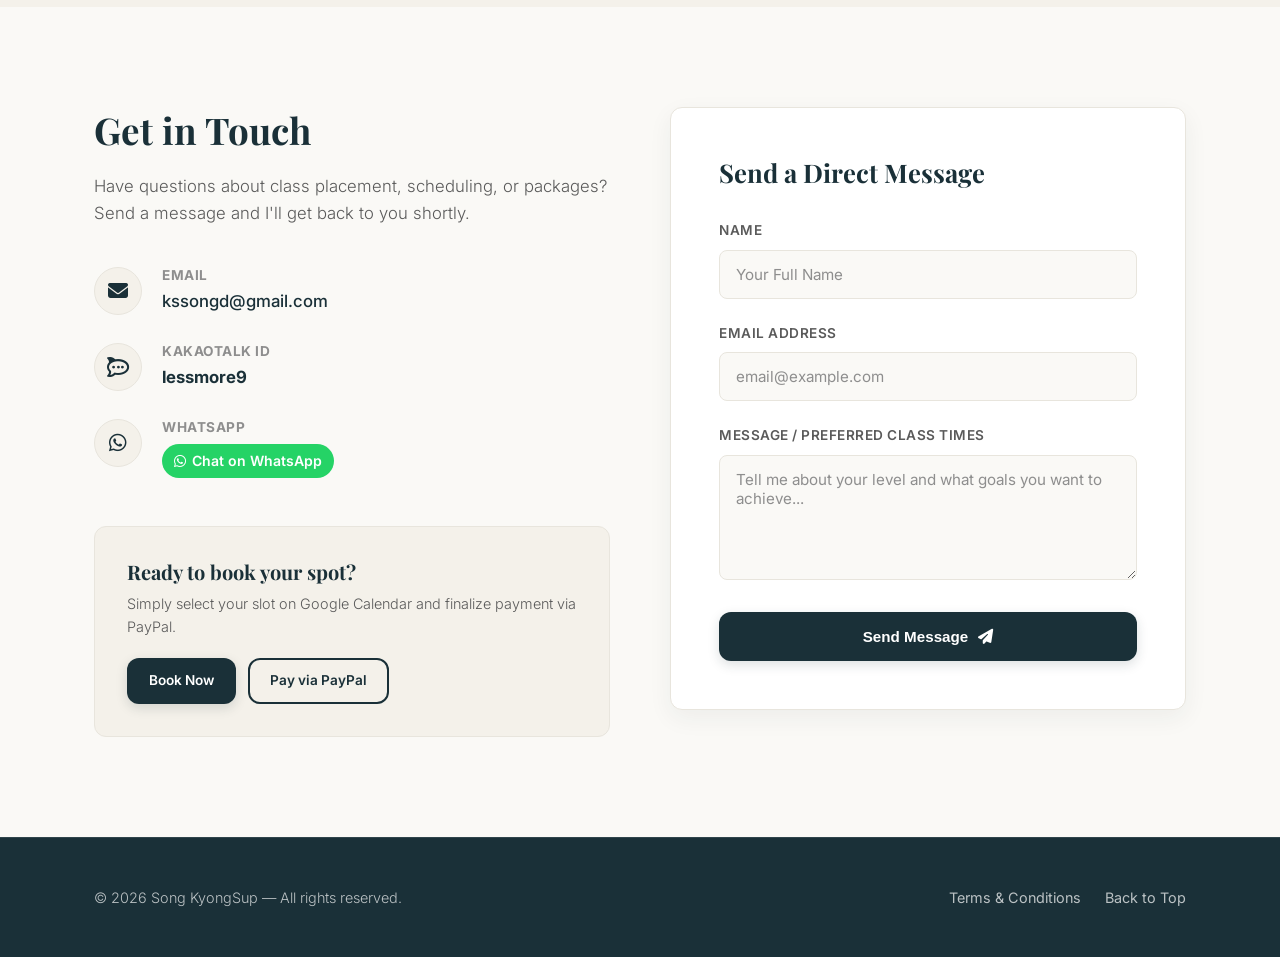
==== commit 1e6c4272: "Implement WhatsApp chat feature in index.html Added WhatsApp chat functionality with inline link and" ====
--- a/index.html
+++ b/index.html
@@ -23,6 +23,69 @@
     
     <!-- Custom CSS -->
     <link rel="stylesheet" href="style.css"/>
+
+    <!-- WhatsApp Activation & Floating Bubble Styles -->
+    <style>
+        .whatsapp-inline-link {
+            display: inline-flex;
+            align-items: center;
+            gap: 6px;
+            margin-top: 4px;
+            padding: 6px 12px;
+            border-radius: 999px;
+            background-color: #25D366;
+            color: #ffffff;
+            font-size: 0.88rem;
+            font-weight: 600;
+            text-decoration: none;
+            transition: background-color 0.2s ease, transform 0.2s ease;
+        }
+
+        .whatsapp-inline-link:hover {
+            background-color: #1ebe5d;
+            transform: translateY(-1px);
+        }
+
+        .whatsapp-floating-bubble {
+            position: fixed;
+            right: 22px;
+            bottom: 22px;
+            z-index: 9999;
+            display: inline-flex;
+            align-items: center;
+            gap: 9px;
+            padding: 13px 18px;
+            border-radius: 999px;
+            background-color: #25D366;
+            color: #ffffff;
+            font-family: 'Inter', 'Noto Sans KR', sans-serif;
+            font-size: 0.94rem;
+            font-weight: 600;
+            text-decoration: none;
+            box-shadow: 0 10px 24px rgba(37, 211, 102, 0.35);
+            transition: background-color 0.2s ease, transform 0.2s ease, box-shadow 0.2s ease;
+        }
+
+        .whatsapp-floating-bubble:hover {
+            background-color: #1ebe5d;
+            transform: translateY(-2px);
+            box-shadow: 0 14px 28px rgba(37, 211, 102, 0.42);
+        }
+
+        .whatsapp-floating-bubble i {
+            font-size: 1.25rem;
+            line-height: 1;
+        }
+
+        @media (max-width: 600px) {
+            .whatsapp-floating-bubble {
+                right: 16px;
+                bottom: 16px;
+                padding: 12px 15px;
+                font-size: 0.88rem;
+            }
+        }
+    </style>
     
     <!-- Google tag (gtag.js) -->
 <script async src="https://www.googletagmanager.com/gtag/js?id=G-DDXZLTEJ9G"></script>
@@ -352,7 +415,14 @@
                             <div class="contact-icon"><i class="fa-brands fa-whatsapp"></i></div>
                             <div>
                                 <h4>WhatsApp</h4>
-                                <p><em>Available upon email request</em></p>
+                                <a
+                                    href="https://wa.me/821090086585?text=Hi%20Teacher%20Song%2C%20I%20visited%20your%20website%20and%20would%20like%20to%20ask%20about%20Korean%20lessons."
+                                    target="_blank"
+                                    rel="noopener noreferrer"
+                                    class="whatsapp-inline-link"
+                                >
+                                    <i class="fa-brands fa-whatsapp"></i> Chat on WhatsApp
+                                </a>
                             </div>
                         </div>
                     </div>
@@ -402,6 +472,18 @@
         </div>
     </footer>
 
+    <!-- Floating WhatsApp Bubble Button -->
+    <a
+        href="https://wa.me/821090086585?text=Hi%20Teacher%20Song%2C%20I%20visited%20songkyongsup.com%20and%20would%20like%20to%20ask%20about%20Korean%20lessons."
+        target="_blank"
+        rel="noopener noreferrer"
+        class="whatsapp-floating-bubble"
+        aria-label="Chat on WhatsApp"
+    >
+        <i class="fa-brands fa-whatsapp"></i>
+        <span>Chat on WhatsApp</span>
+    </a>
+
     <!-- Custom Script -->
     <script src="script.js"></script>
 </body>
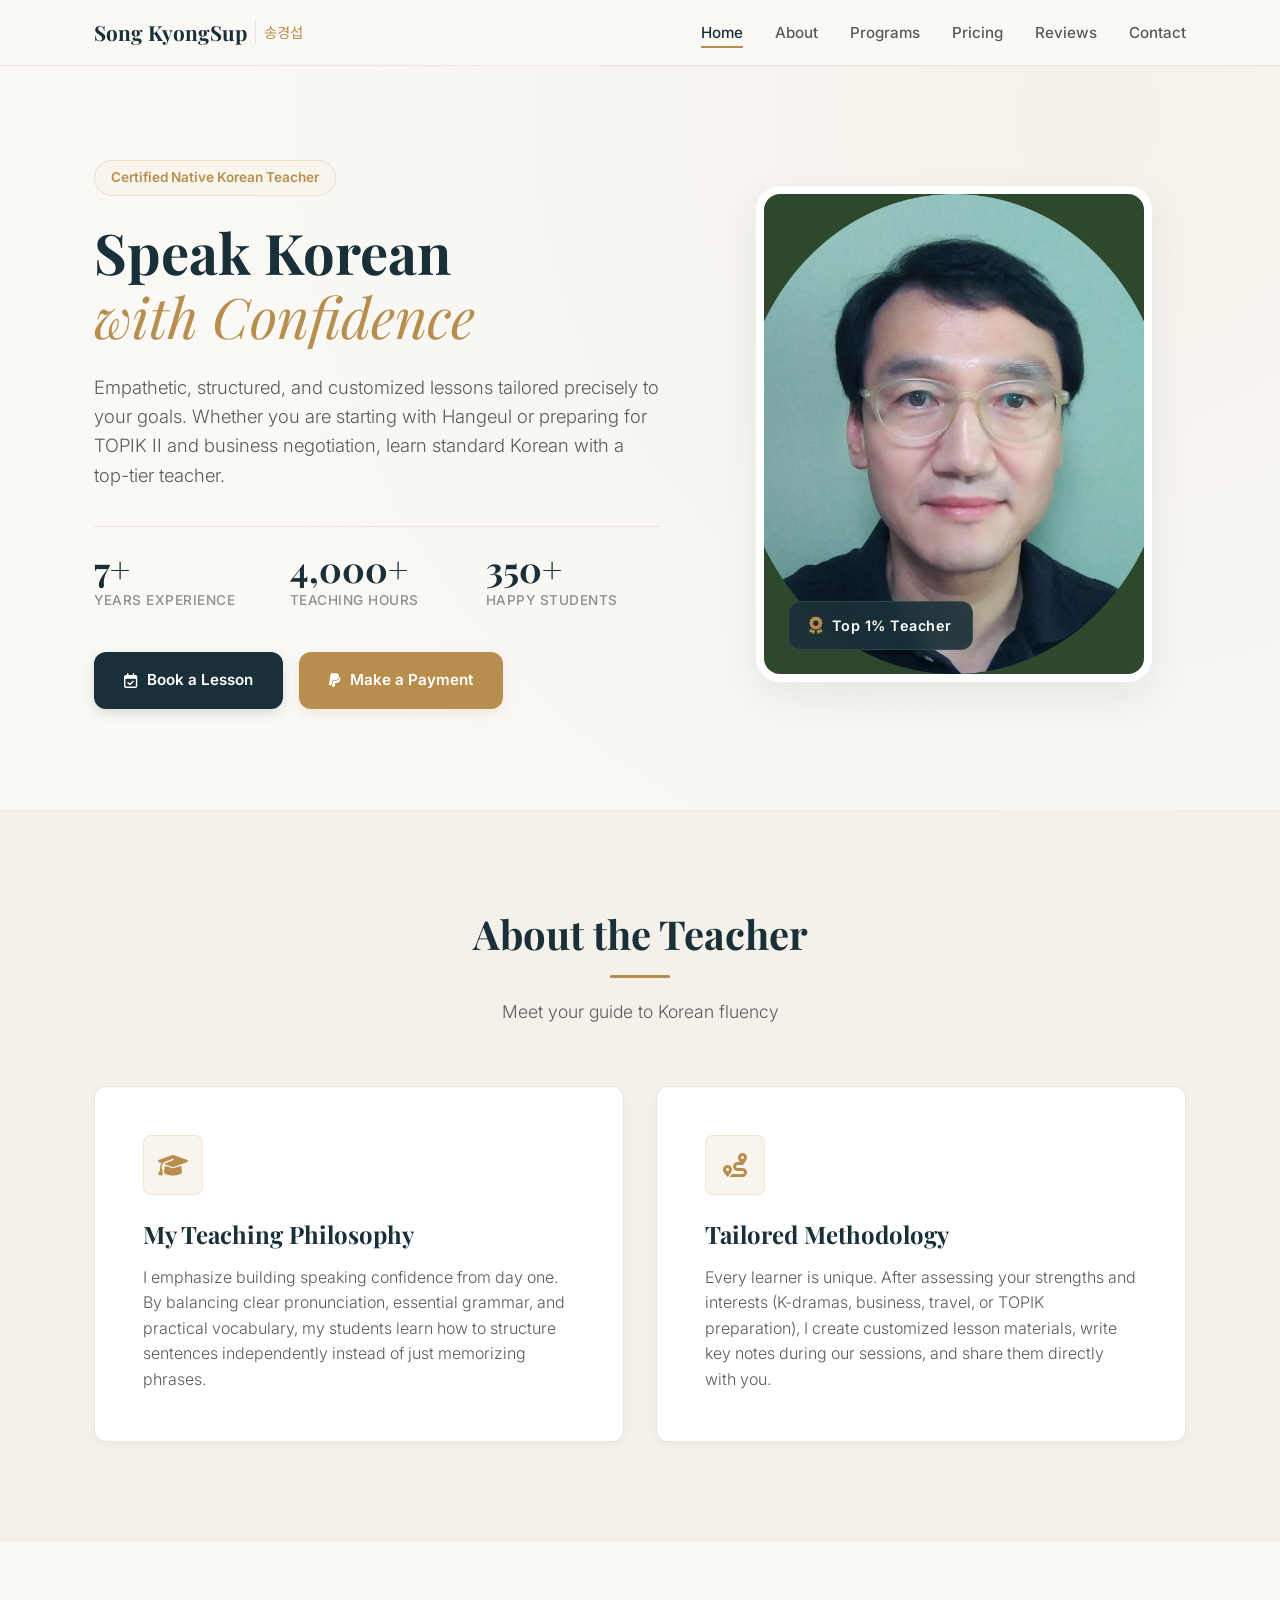
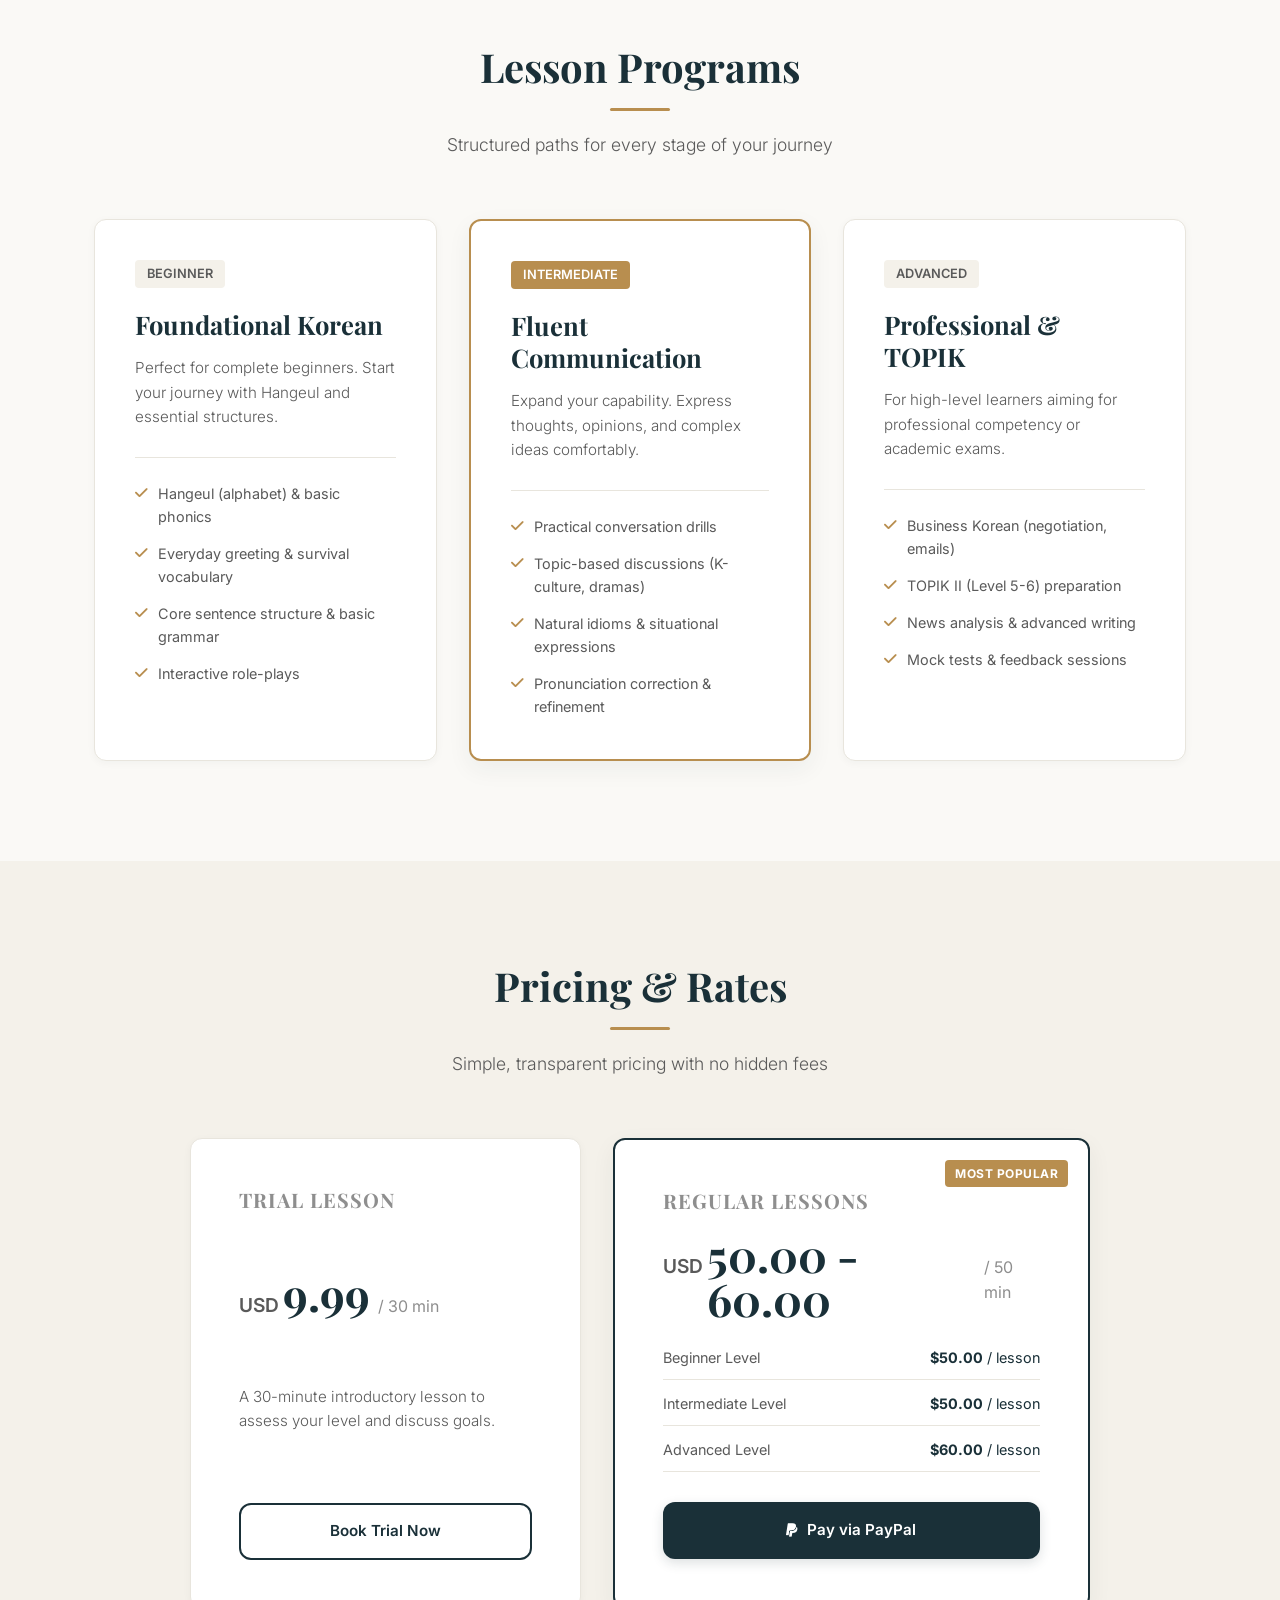
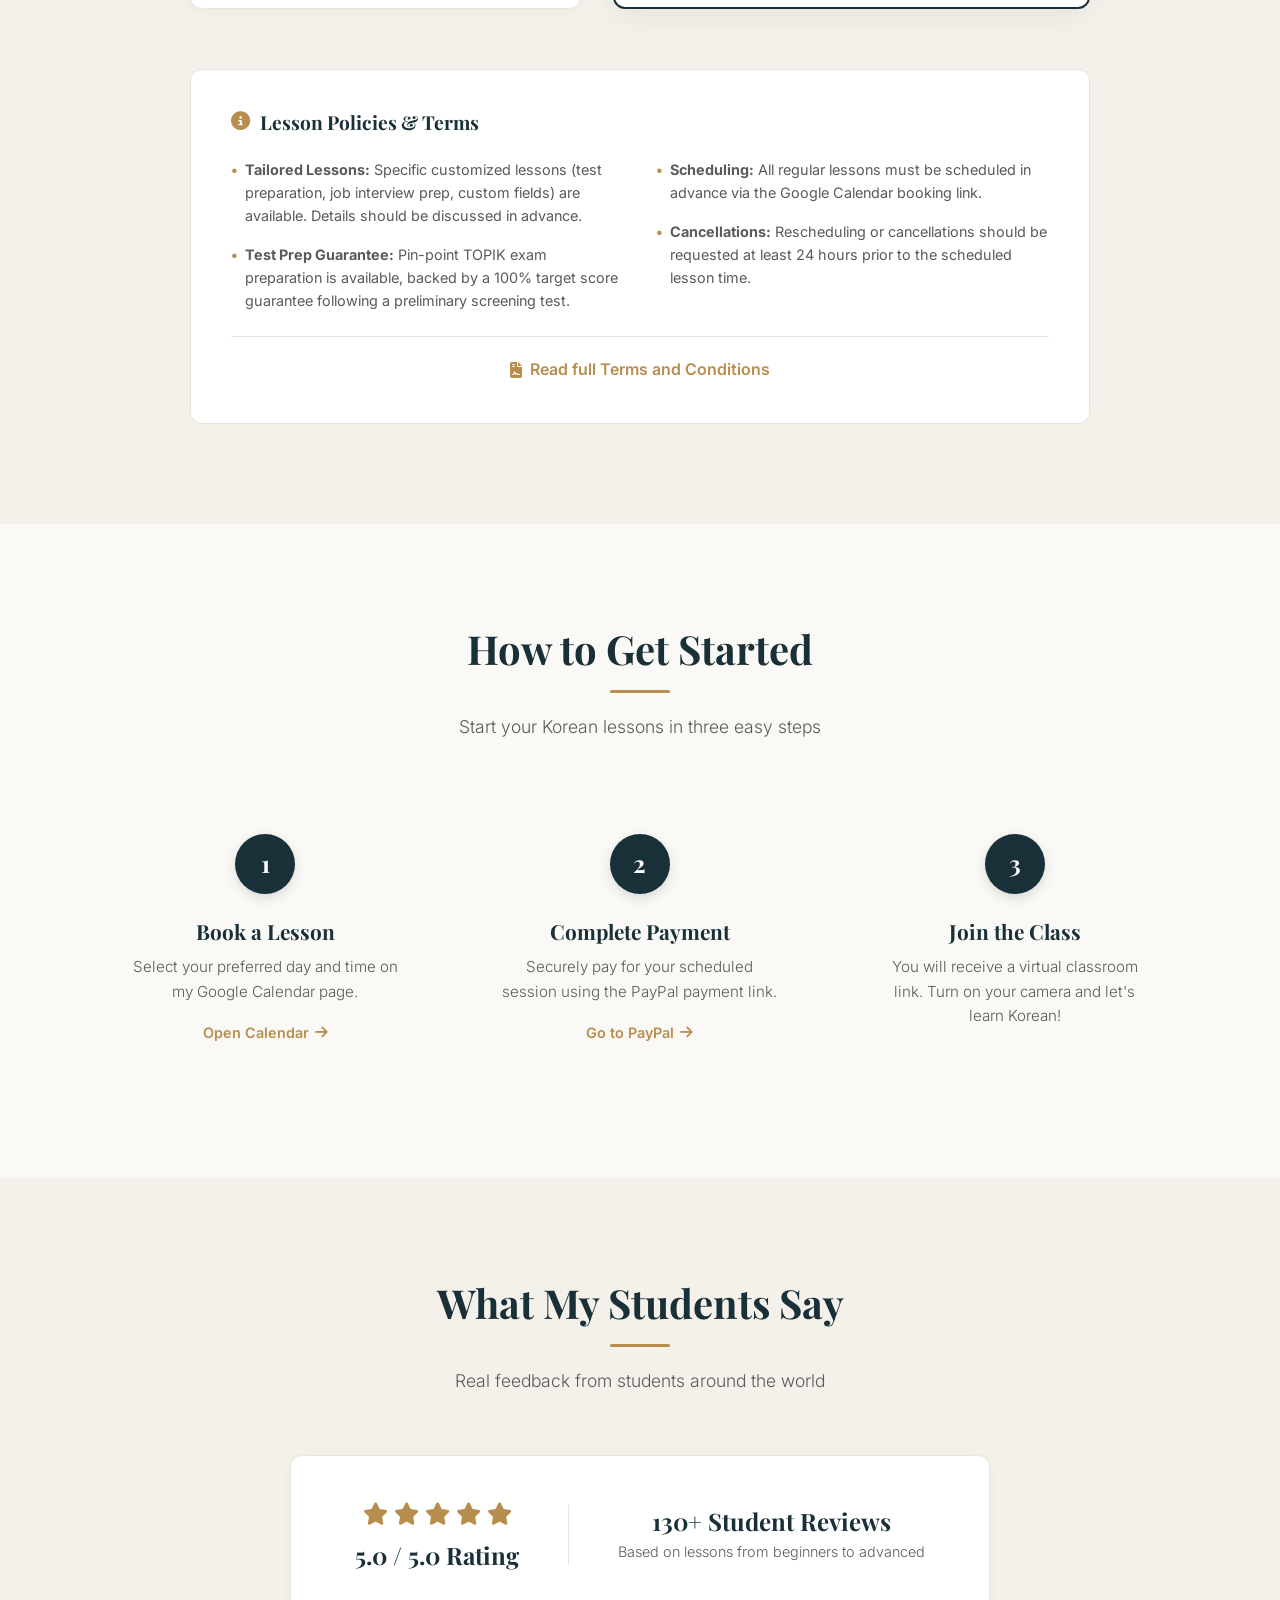
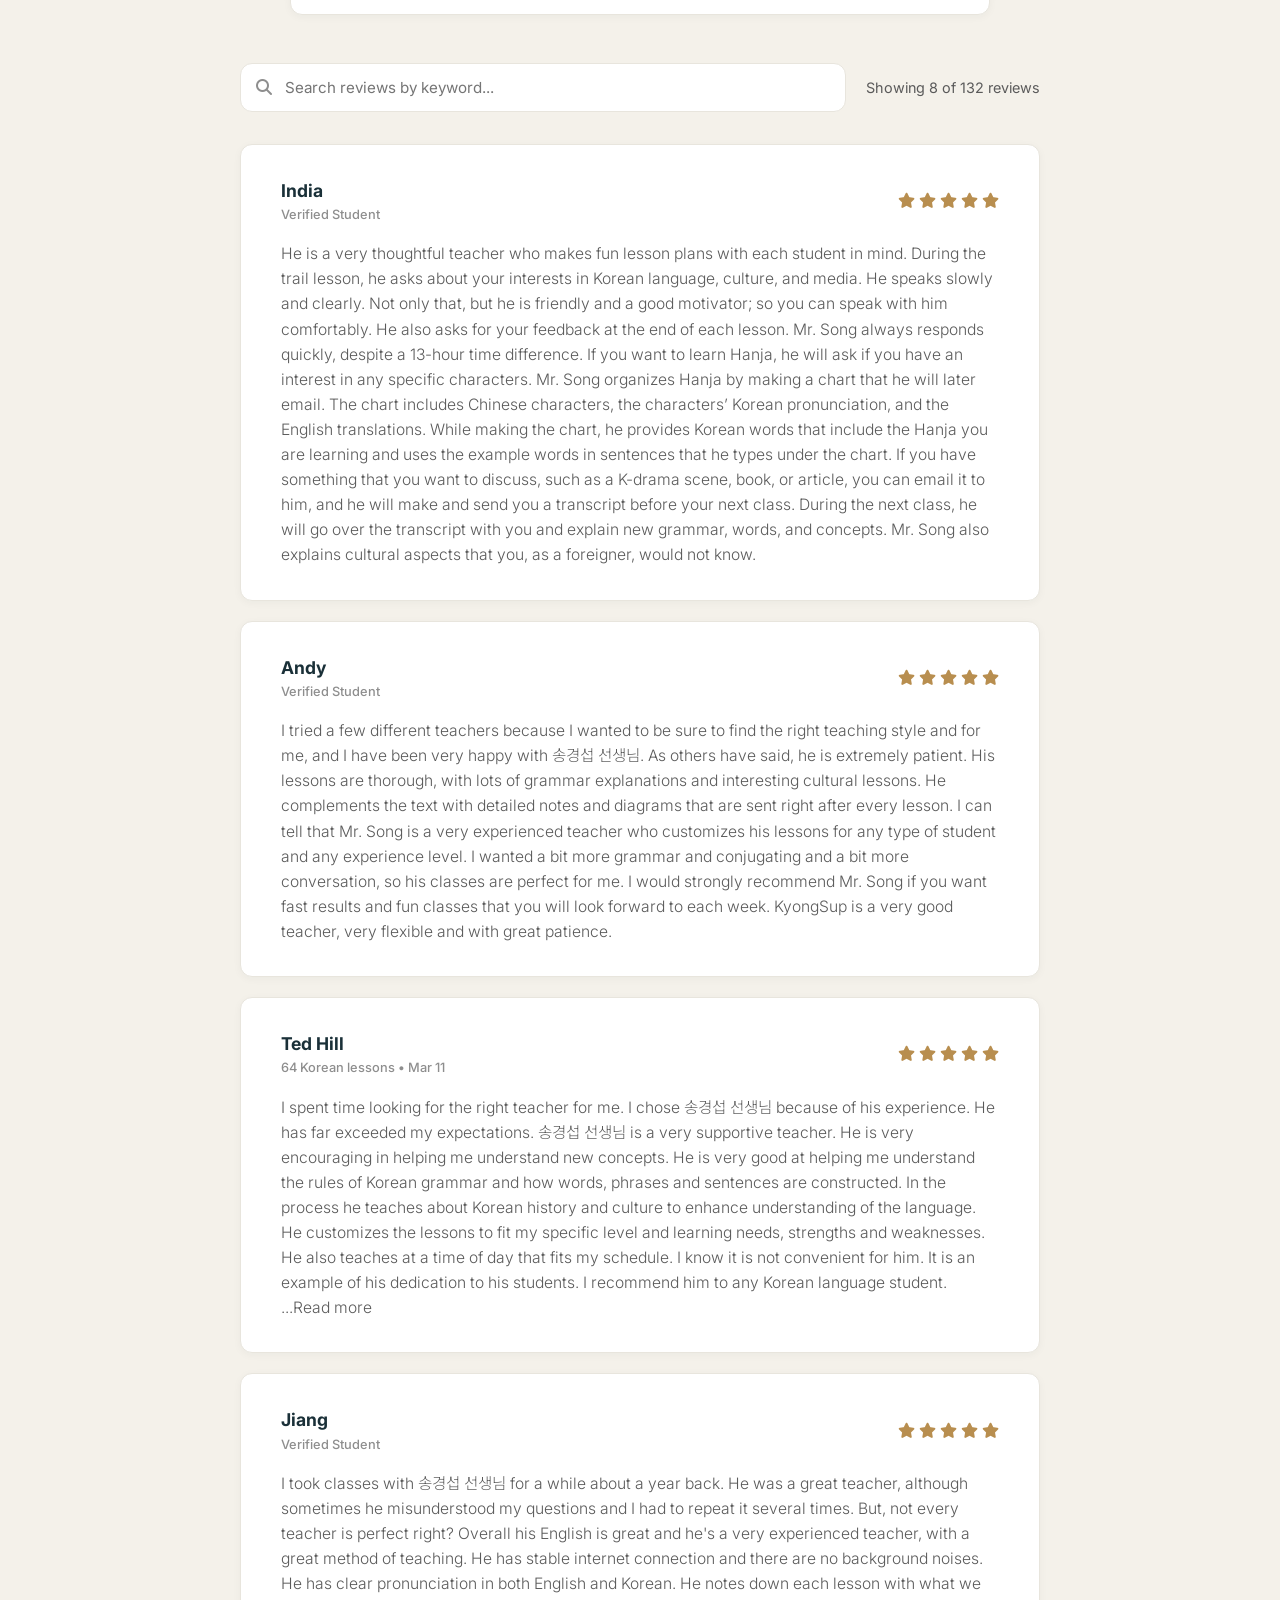
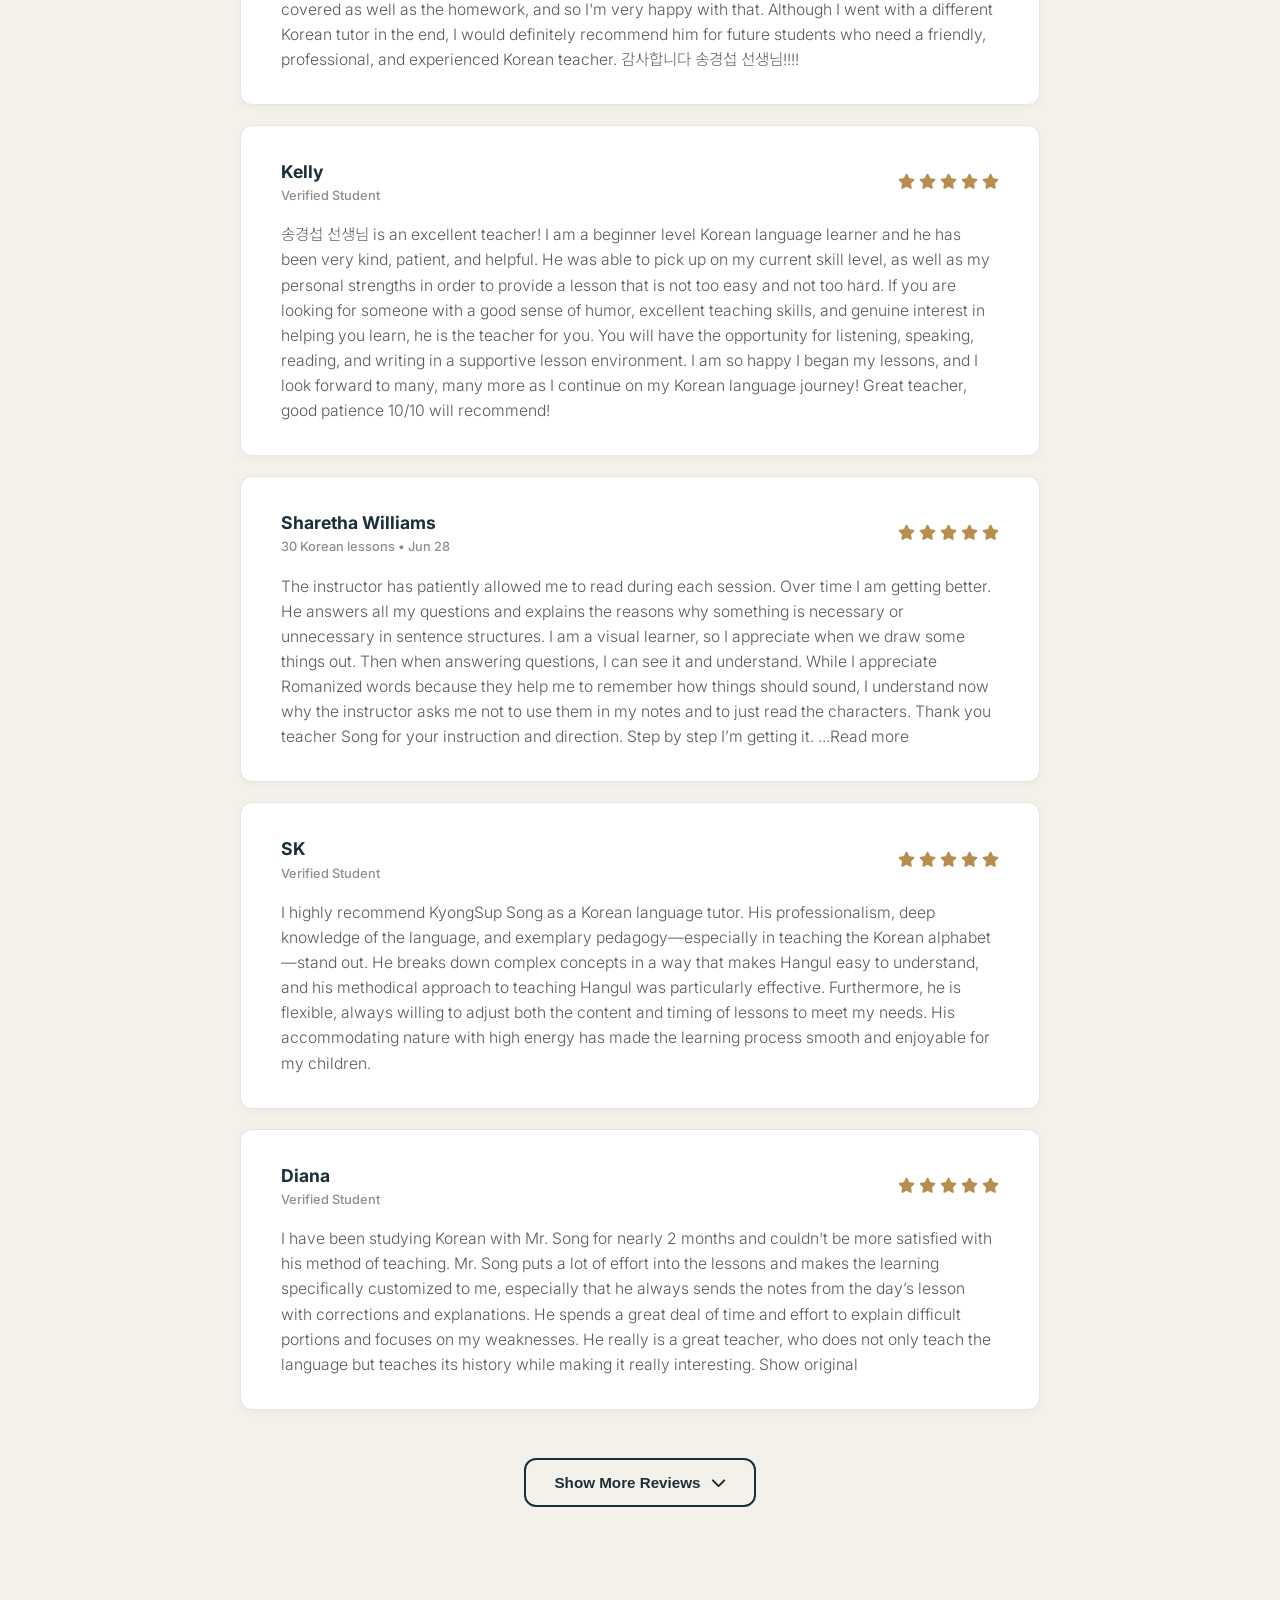
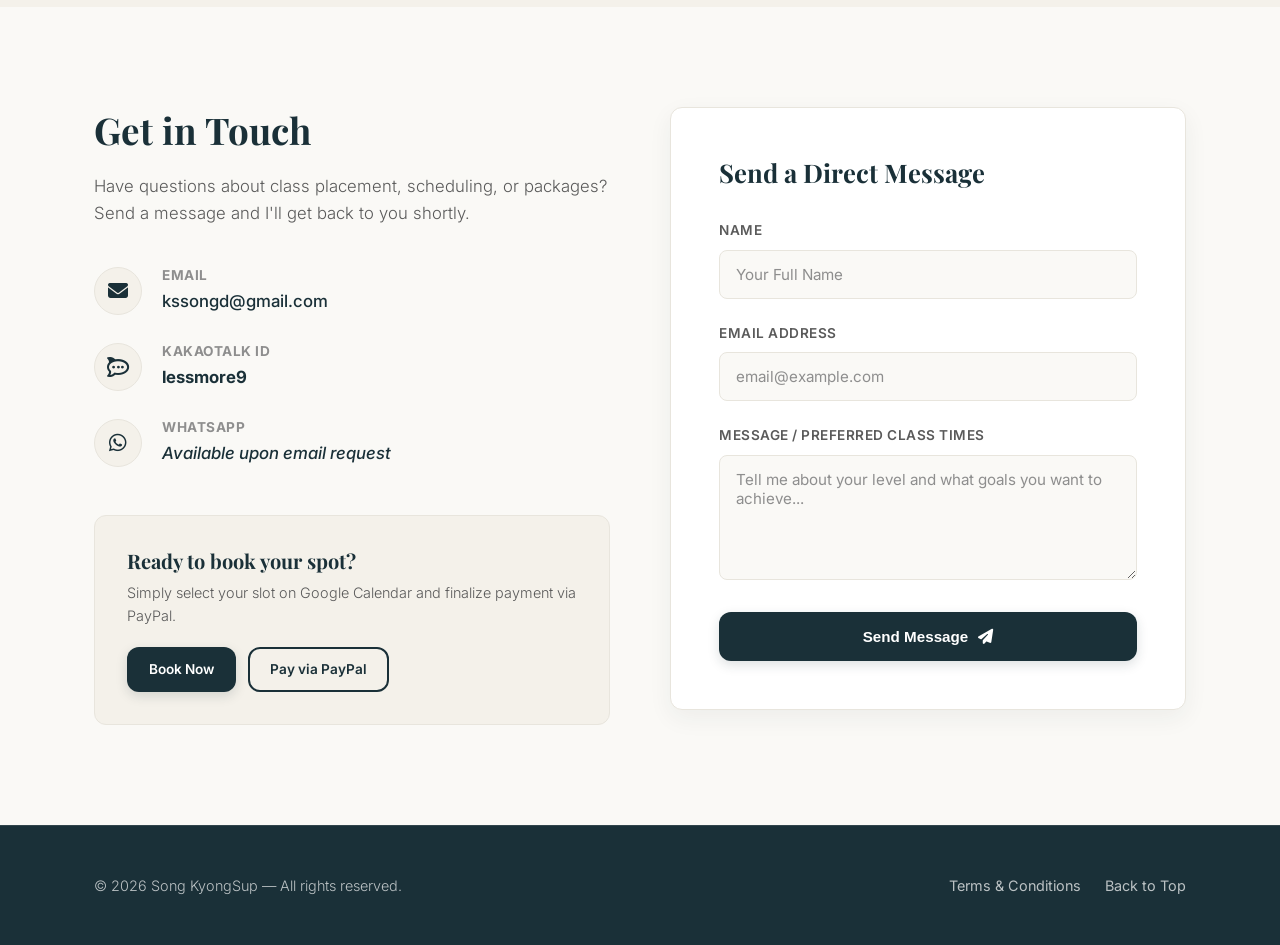
==== commit f8fb3750: "Rename index_raw.html to index.html" ====
--- a/index.html
+++ b/index.html
@@ -23,69 +23,6 @@
     
     <!-- Custom CSS -->
     <link rel="stylesheet" href="style.css"/>
-
-    <!-- WhatsApp Activation & Floating Bubble Styles -->
-    <style>
-        .whatsapp-inline-link {
-            display: inline-flex;
-            align-items: center;
-            gap: 6px;
-            margin-top: 4px;
-            padding: 6px 12px;
-            border-radius: 999px;
-            background-color: #25D366;
-            color: #ffffff;
-            font-size: 0.88rem;
-            font-weight: 600;
-            text-decoration: none;
-            transition: background-color 0.2s ease, transform 0.2s ease;
-        }
-
-        .whatsapp-inline-link:hover {
-            background-color: #1ebe5d;
-            transform: translateY(-1px);
-        }
-
-        .whatsapp-floating-bubble {
-            position: fixed;
-            right: 22px;
-            bottom: 22px;
-            z-index: 9999;
-            display: inline-flex;
-            align-items: center;
-            gap: 9px;
-            padding: 13px 18px;
-            border-radius: 999px;
-            background-color: #25D366;
-            color: #ffffff;
-            font-family: 'Inter', 'Noto Sans KR', sans-serif;
-            font-size: 0.94rem;
-            font-weight: 600;
-            text-decoration: none;
-            box-shadow: 0 10px 24px rgba(37, 211, 102, 0.35);
-            transition: background-color 0.2s ease, transform 0.2s ease, box-shadow 0.2s ease;
-        }
-
-        .whatsapp-floating-bubble:hover {
-            background-color: #1ebe5d;
-            transform: translateY(-2px);
-            box-shadow: 0 14px 28px rgba(37, 211, 102, 0.42);
-        }
-
-        .whatsapp-floating-bubble i {
-            font-size: 1.25rem;
-            line-height: 1;
-        }
-
-        @media (max-width: 600px) {
-            .whatsapp-floating-bubble {
-                right: 16px;
-                bottom: 16px;
-                padding: 12px 15px;
-                font-size: 0.88rem;
-            }
-        }
-    </style>
     
     <!-- Google tag (gtag.js) -->
 <script async src="https://www.googletagmanager.com/gtag/js?id=G-DDXZLTEJ9G"></script>
@@ -415,14 +352,7 @@
                             <div class="contact-icon"><i class="fa-brands fa-whatsapp"></i></div>
                             <div>
                                 <h4>WhatsApp</h4>
-                                <a
-                                    href="https://wa.me/821090086585?text=Hi%20Teacher%20Song%2C%20I%20visited%20your%20website%20and%20would%20like%20to%20ask%20about%20Korean%20lessons."
-                                    target="_blank"
-                                    rel="noopener noreferrer"
-                                    class="whatsapp-inline-link"
-                                >
-                                    <i class="fa-brands fa-whatsapp"></i> Chat on WhatsApp
-                                </a>
+                                <p><em>Available upon email request</em></p>
                             </div>
                         </div>
                     </div>
@@ -472,18 +402,6 @@
         </div>
     </footer>
 
-    <!-- Floating WhatsApp Bubble Button -->
-    <a
-        href="https://wa.me/821090086585?text=Hi%20Teacher%20Song%2C%20I%20visited%20songkyongsup.com%20and%20would%20like%20to%20ask%20about%20Korean%20lessons."
-        target="_blank"
-        rel="noopener noreferrer"
-        class="whatsapp-floating-bubble"
-        aria-label="Chat on WhatsApp"
-    >
-        <i class="fa-brands fa-whatsapp"></i>
-        <span>Chat on WhatsApp</span>
-    </a>
-
     <!-- Custom Script -->
     <script src="script.js"></script>
 </body>
